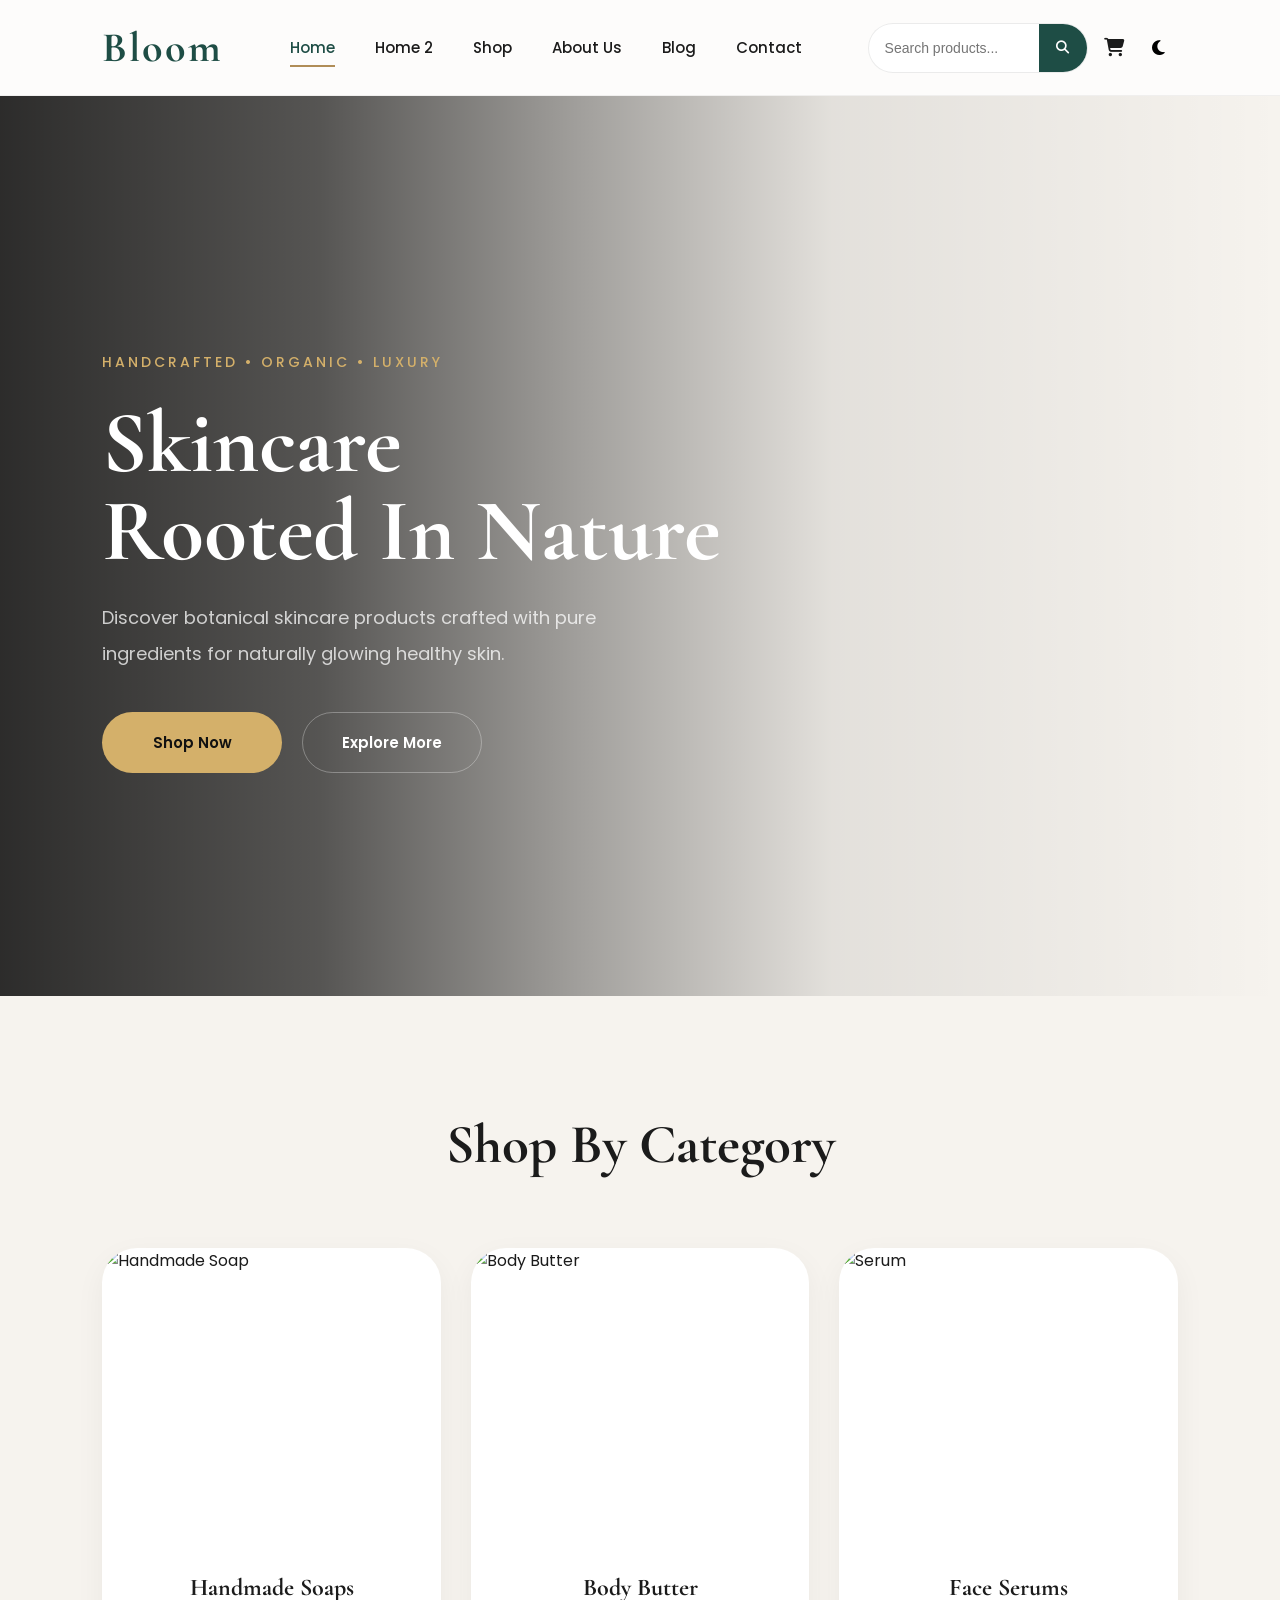
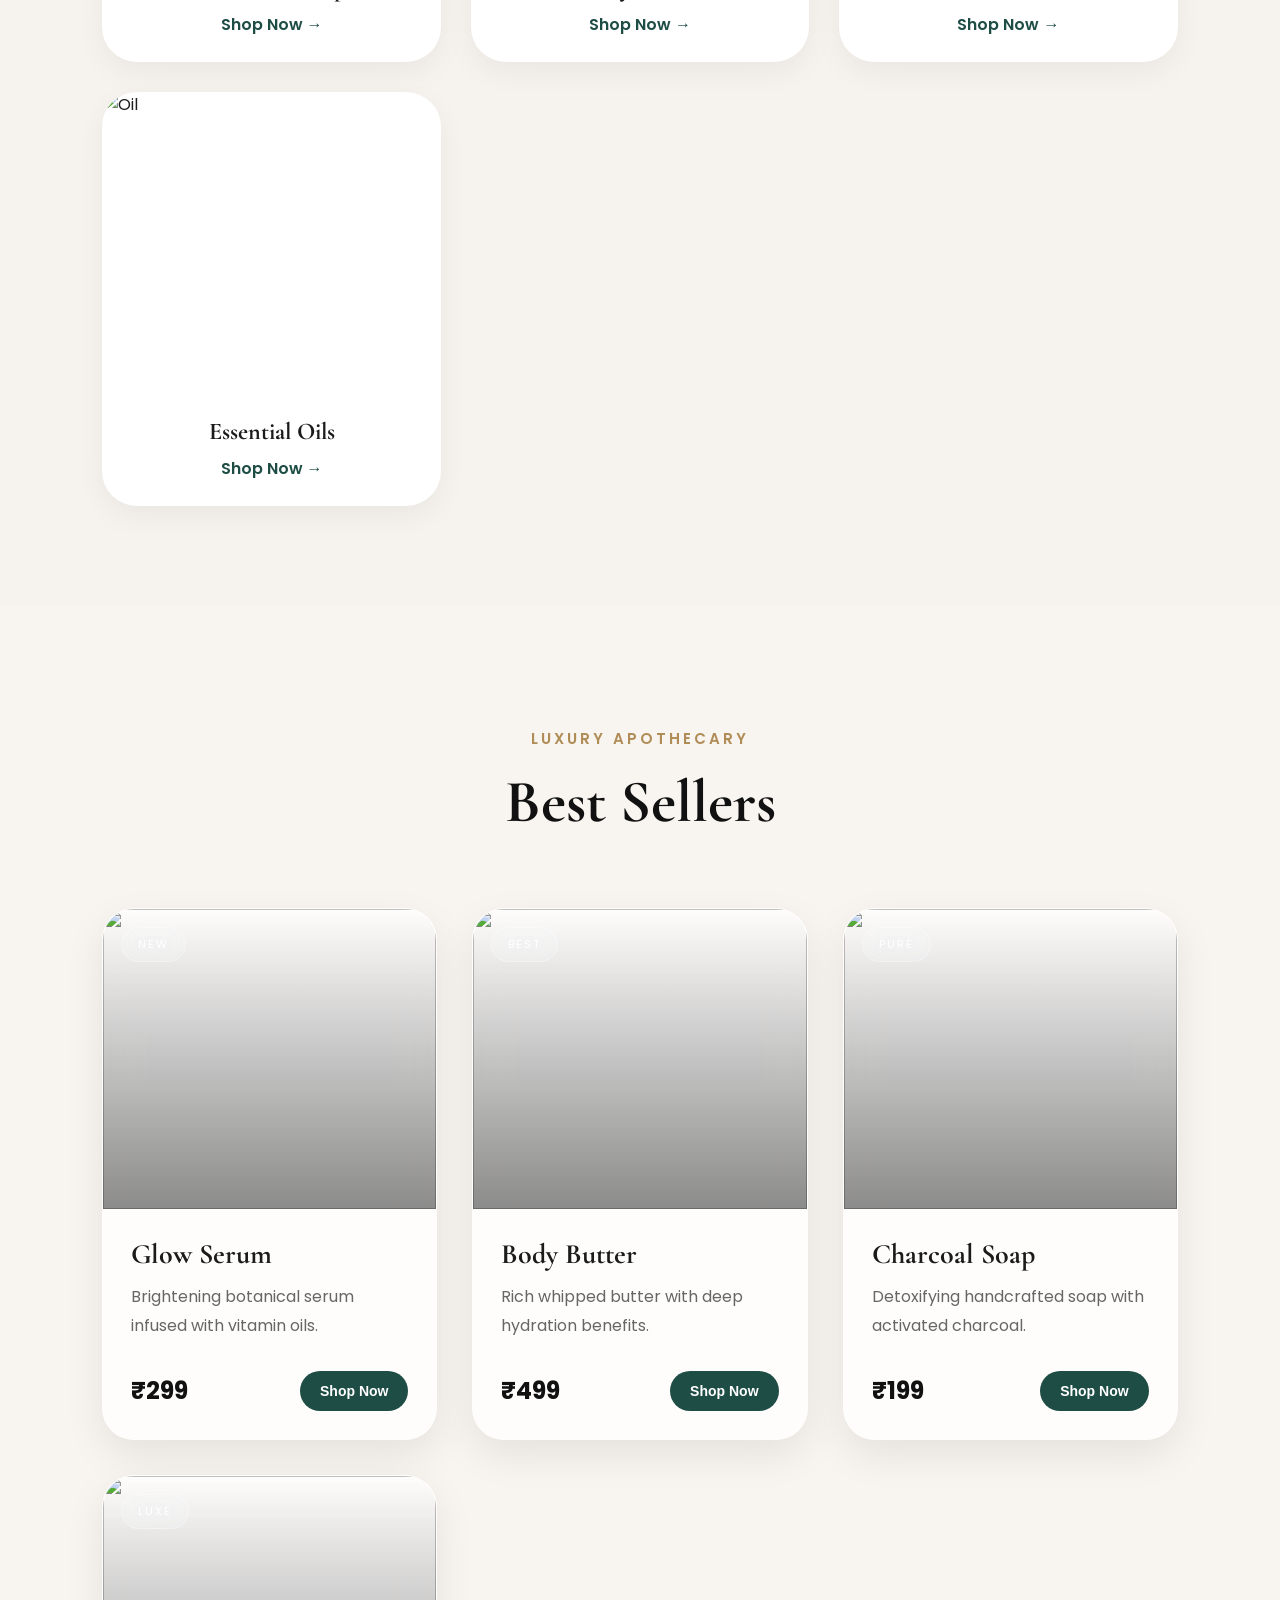
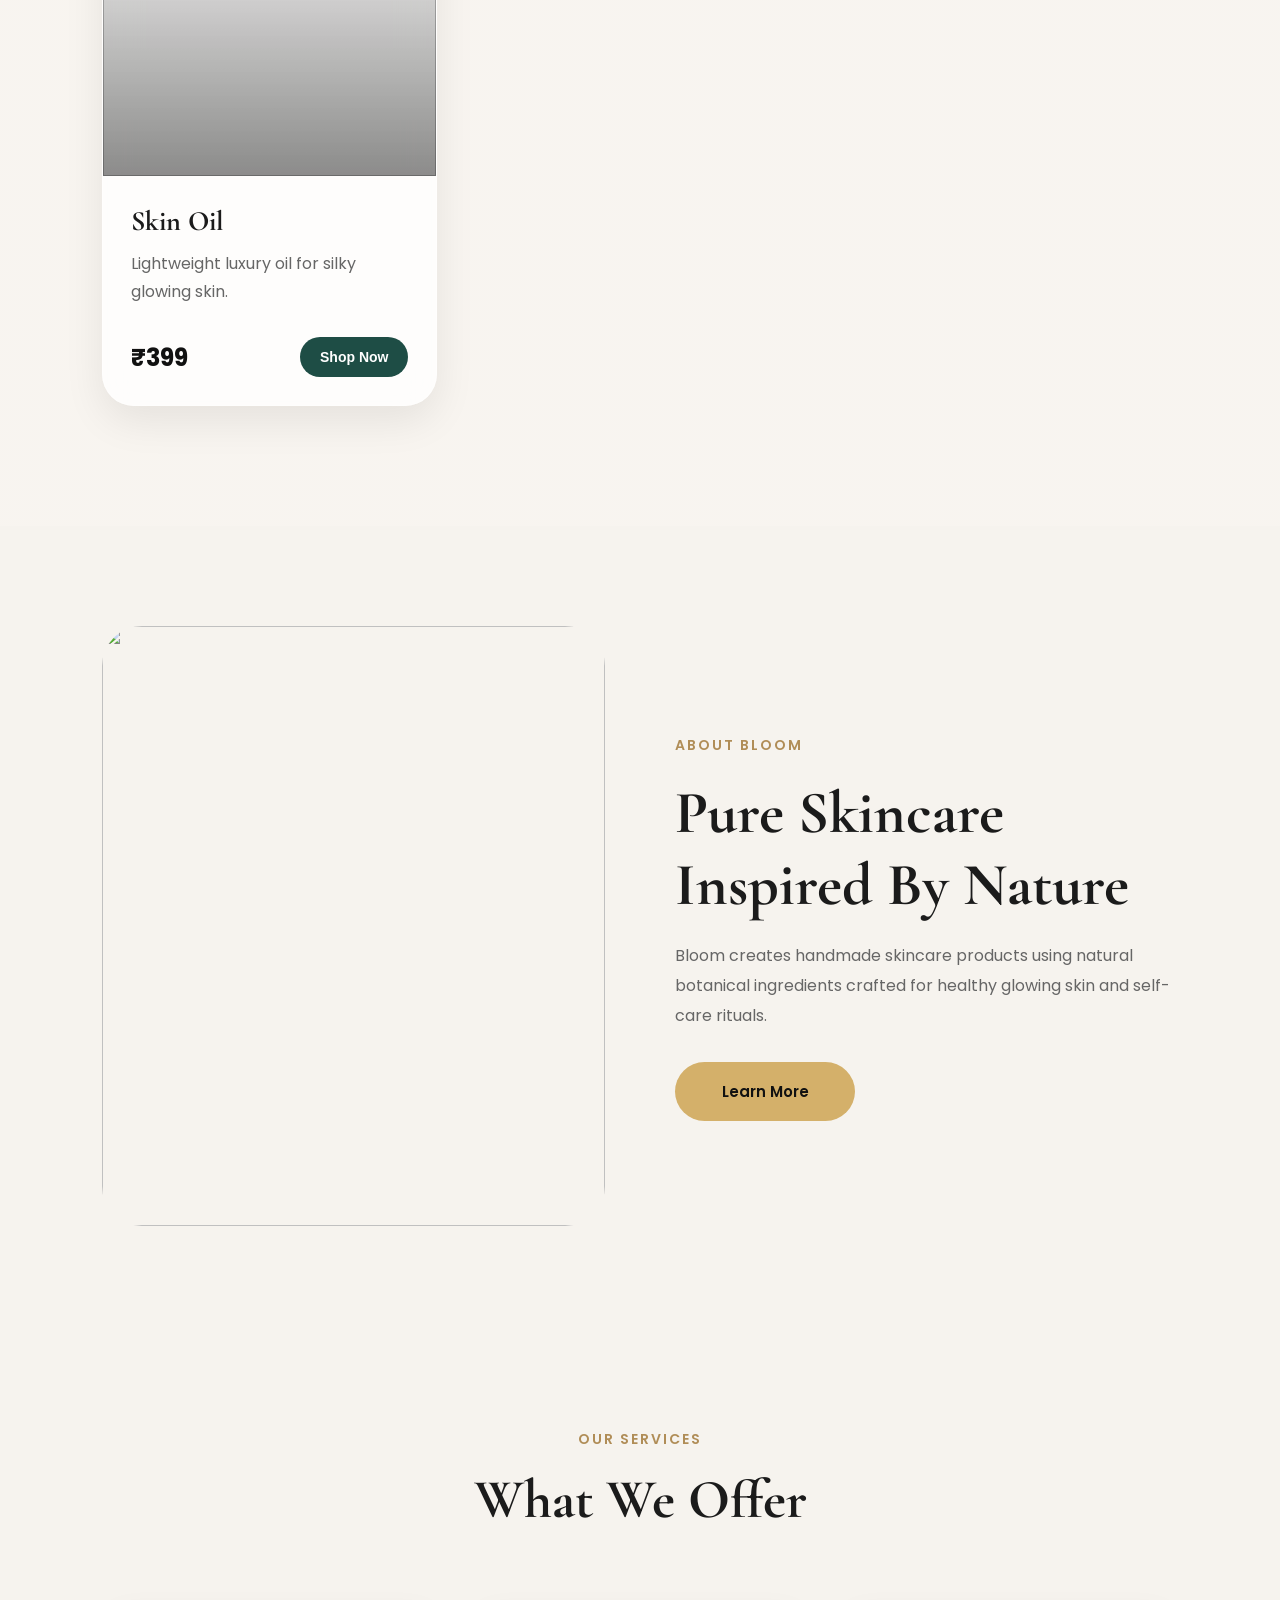
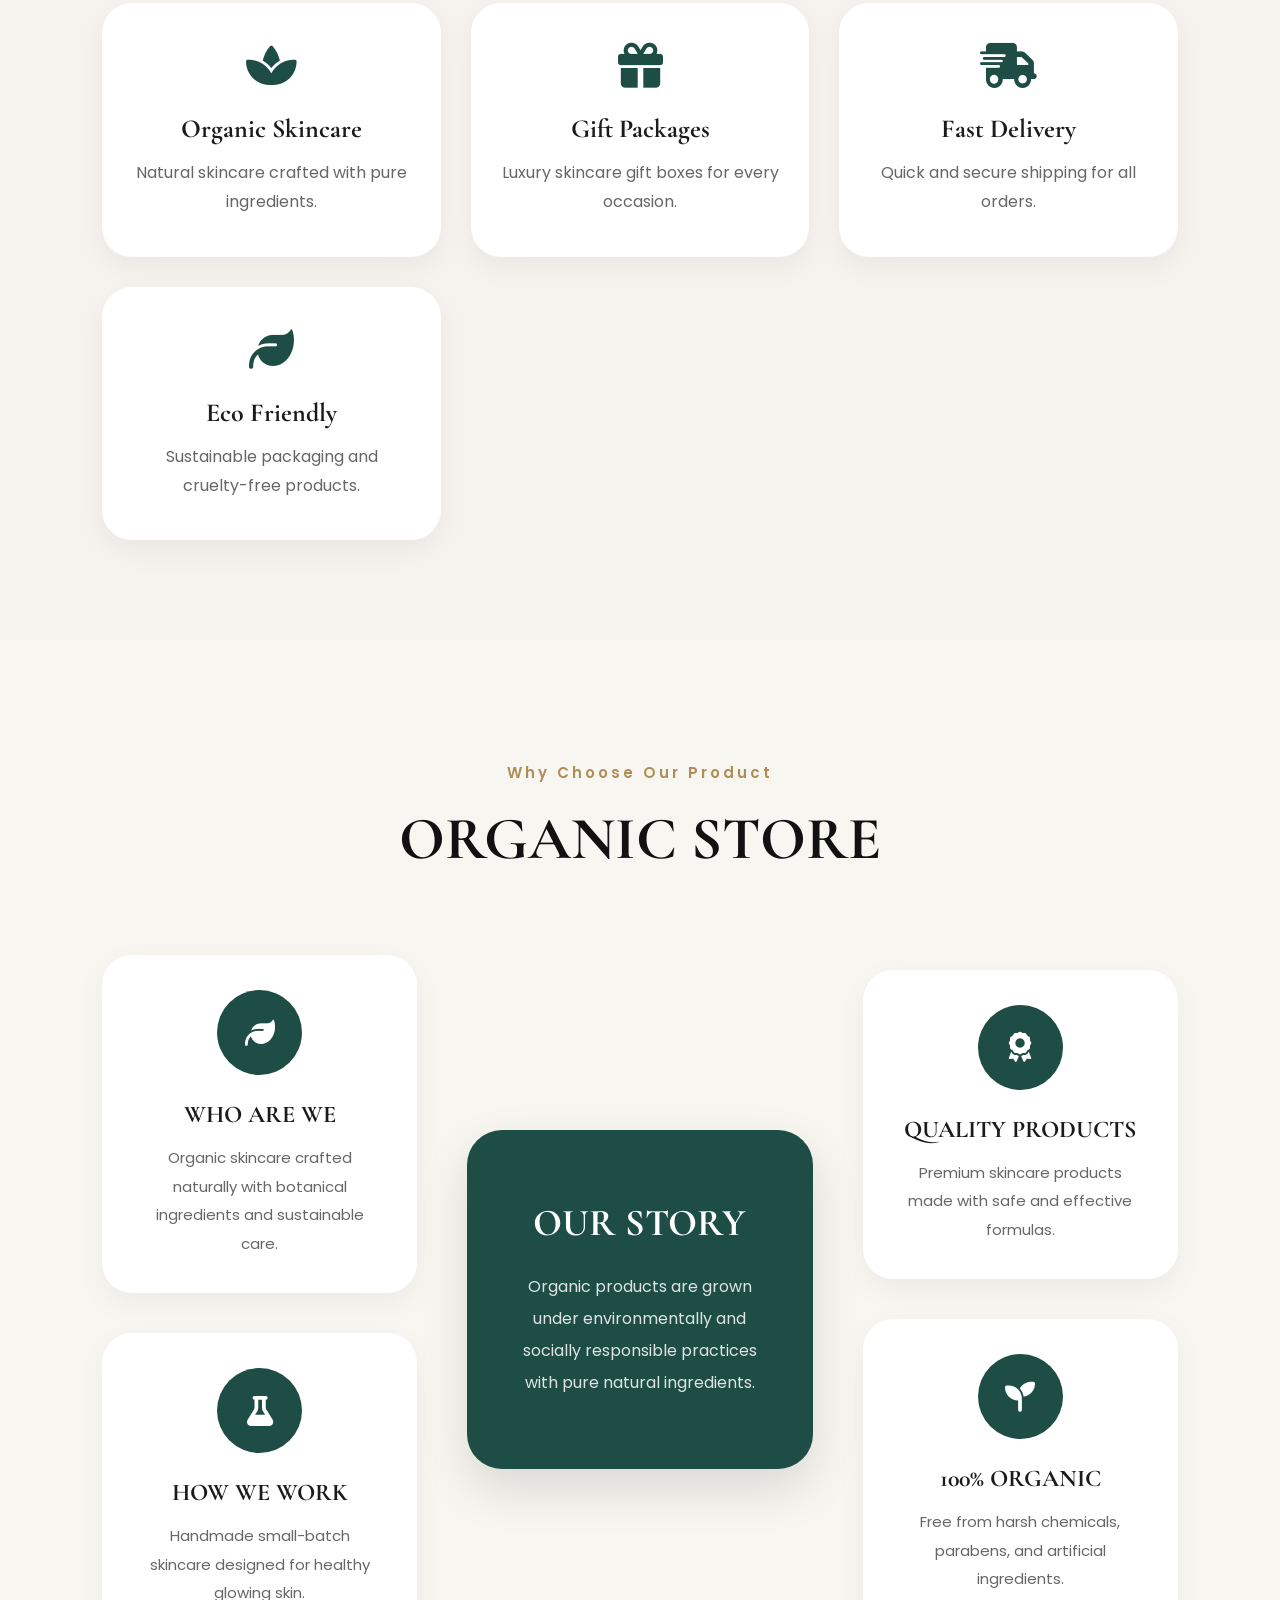
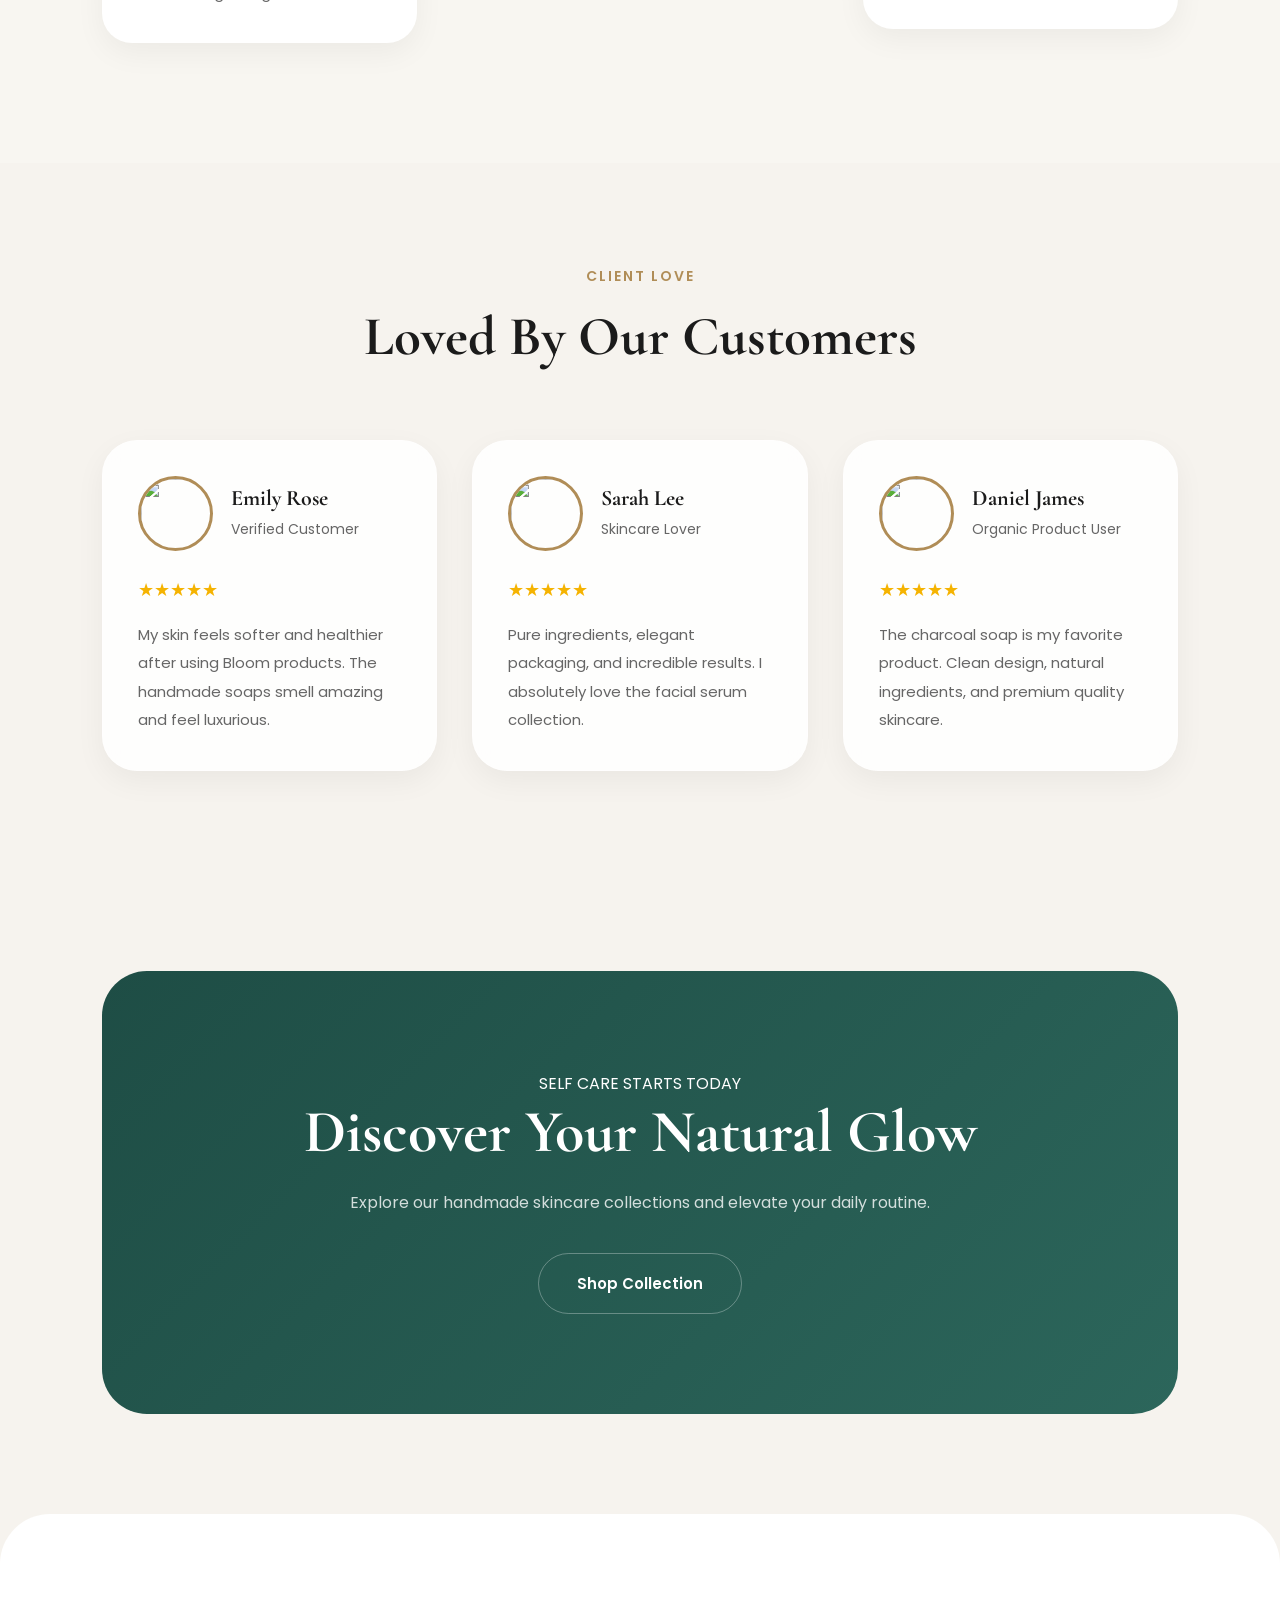
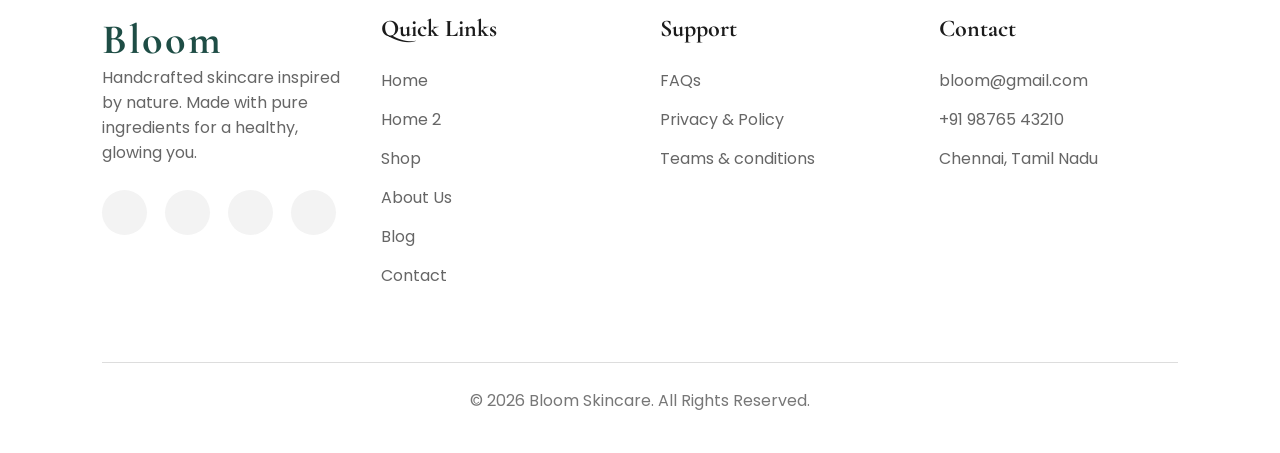
==== index.html @ c0bbaeec "Rename indexb.html to index.html" ====
<!DOCTYPE html>
<html lang="en">

<head>
    <meta charset="UTF-8">
    <meta name="viewport" content="width=device-width, initial-scale=1.0">
    <title>Bloom Skincare</title>

    <!-- CSS -->
    <link rel="stylesheet" href="style.css">

    <!-- ICONS -->
    <link rel="stylesheet" href="https://cdnjs.cloudflare.com/ajax/libs/font-awesome/6.5.2/css/all.min.css">
    <link href="https://cdn.jsdelivr.net/npm/remixicon@4.2.0/fonts/remixicon.css" rel="stylesheet" />
    <!-- GOOGLE FONT -->
    <link rel="preconnect" href="https://fonts.googleapis.com">
    <link rel="preconnect" href="https://fonts.gstatic.com" crossorigin>
    <link
        href="https://fonts.googleapis.com/css2?family=Poppins:wght@300;400;500;600;700&family=Playfair+Display:wght@500;600;700&display=swap"
        rel="stylesheet">
    <link rel="stylesheet" href="https://cdnjs.cloudflare.com/ajax/libs/font-awesome/6.5.1/css/all.min.css">
</head>

<body>


    <!-- NAVBAR -->

    <header>

        <div class="logo">
            Bloom
        </div>

        <nav id="navbar">
            <a href="indexb.html" class="active">Home</a>
            <a href="index2b.html">Home 2</a>
            <a href="shop.html">Shop</a>
            <a href="aboutusb.html">About Us</a>
            <a href="blogb.html">Blog</a>
            <a href="contactb.html">Contact</a>
        </nav>

        <div class="nav-icons">
            <!-- DESKTOP SEARCH -->

            <div class="search-box desktop-search">

                <input type="text" id="searchInput" placeholder="Search products...">

                <button id="searchBtn">
                    <i class="fa-solid fa-magnifying-glass"></i>
                </button>

            </div>

            <!-- MOBILE SEARCH ICON -->

            <button class="mobile-search-btn" id="mobileSearchBtn">

                <i class="fa-solid fa-magnifying-glass"></i>

            </button>
            <a href="cart.html"><i class="fa-solid fa-cart-shopping"></i></a>
            <!-- DARK MODE BUTTON -->

            <button id="darkModeBtn" class="dark-mode-btn">
                <i class="fa-solid fa-moon"></i>
            </button>

            <!-- HAMBURGER -->
            <div class="menu-toggle" id="menuToggle">
                <i class="fa-solid fa-bars"></i>
            </div>
        </div>




    </header>
    <!-- ===================================
MOBILE SEARCH POPUP
=================================== -->

    <div class="mobile-search-popup" id="mobileSearchPopup">

        <div class="mobile-search-content">

            <input type="text" id="mobileSearchInput" placeholder="Search products...">

            <button id="mobileSearchSubmit">

                <i class="fa-solid fa-magnifying-glass"></i>

            </button>

        </div>

    </div>
    <!-- HERO SECTION -->

    <section class="hero-section">

        <!-- LEFT CONTENT -->

        <div class="hero-content">

            <span>HANDCRAFTED • ORGANIC • LUXURY</span>

            <h1>
                Skincare <br>
                Rooted In Nature
            </h1>

            <p>
                Discover botanical skincare products crafted with
                pure ingredients for naturally glowing healthy skin.
            </p>

            <div class="hero-buttons">

                <a href="shop.html" class="hero-btn primary-btn">
                    Shop Now
                </a>

                <a href="aboutusb.html" class="hero-btn secondary-btn">
                    Explore More
                </a>

            </div>



        </div>




    </section>


    <!-- CATEGORIES -->

    <section class="categories">

        <div class="section-title">
            <h2>Shop By Category</h2>
        </div>

        <div class="category-grid">


            <div class="category-card">

                <img src="https://i.pinimg.com/736x/82/22/59/8222596d01f5bd27b533eabe72a880e1.jpg" alt="Handmade Soap">
                <div class="category-content">

                    <h3>Handmade Soaps</h3>

                    <a href="shop.html">Shop Now →</a>

                </div>

            </div>

            <!-- CARD 2 -->

            <div class="category-card">

                <img src="https://bettersheabutter.com/app/uploads/2023/10/PeppermintBB_Styled-14-600x600.jpg"
                    alt="Body Butter">

                <div class="category-content">

                    <h3>Body Butter</h3>

                    <a href="shop.html">Shop Now →</a>

                </div>

            </div>



            <!-- CARD 3 -->

            <div class="category-card">

                <img src="https://cba-production-v2.s3.amazonaws.com/products/labels/pennylanefacialserumoil.jpeg"
                    alt="Serum">

                <div class="category-content">

                    <h3>Face Serums</h3>

                    <a href="shop.html">Shop Now →</a>

                </div>

            </div>



            <!-- CARD 4 -->

            <div class="category-card">

                <img src="https://www.makkhahealthandspa.com/wp-content/uploads/2024/08/An-assortment-of-organic-essential-oils-for-massage.jpg"
                    alt="Oil">

                <div class="category-content">

                    <h3>Essential Oils</h3>

                    <a href="shop.html">Shop Now →</a>

                </div>

            </div>


        </div>

    </section>


    <!-- ULTRA PREMIUM PRODUCTS SECTION -->

    <section class="luxury-products">

        <div class="luxury-title">

            <span>Luxury Apothecary</span>

            <h2>Best Sellers</h2>

        </div>



        <div class="luxury-grid">


            <!-- CARD 1 -->

            <div class="luxury-card">

                <div class="luxury-image">

                    <img src="https://i.pinimg.com/736x/5c/e8/5d/5ce85d244551a34b161442dec550d9e7.jpg" alt="">

                    <div class="overlay"></div>

                    <span class="luxury-badge">NEW</span>

                </div>

                <div class="luxury-content">

                    <h3>Glow Serum</h3>

                    <p>
                        Brightening botanical serum infused with vitamin oils.
                    </p>

                    <div class="luxury-bottom">

                        <h4>₹299</h4>

                        <button onclick="window.location.href='shop.html'">

                            Shop Now

                        </button>

                    </div>

                </div>

            </div>



            <!-- CARD 2 -->

            <div class="luxury-card">

                <div class="luxury-image">

                    <img src="https://i.pinimg.com/736x/15/1d/4a/151d4aa6b5e73faaa7766b97046aa438.jpg" alt="">

                    <div class="overlay"></div>

                    <span class="luxury-badge">BEST</span>

                </div>

                <div class="luxury-content">

                    <h3>Body Butter</h3>

                    <p>
                        Rich whipped butter with deep hydration benefits.
                    </p>

                    <div class="luxury-bottom">

                        <h4>₹499</h4>

                        <button onclick="window.location.href='shop.html'">

                            Shop Now

                        </button>

                    </div>

                </div>

            </div>



            <!-- CARD 3 -->

            <div class="luxury-card">

                <div class="luxury-image">

                    <img src="https://i.pinimg.com/736x/83/60/d1/8360d11a90cd378394e339845aff6d7f.jpg" alt="">

                    <div class="overlay"></div>

                    <span class="luxury-badge">PURE</span>

                </div>

                <div class="luxury-content">

                    <h3>Charcoal Soap</h3>

                    <p>
                        Detoxifying handcrafted soap with activated charcoal.
                    </p>

                    <div class="luxury-bottom">

                        <h4>₹199</h4>

                        <button onclick="window.location.href='shop.html'">

                            Shop Now

                        </button>

                    </div>

                </div>

            </div>



            <!-- CARD 4 -->

            <div class="luxury-card">

                <div class="luxury-image">

                    <img src="https://i.pinimg.com/736x/da/4a/d8/da4ad8d7c7ee3d81eb4bf26e3f1403c7.jpg" alt="">

                    <div class="overlay"></div>

                    <span class="luxury-badge">LUXE</span>

                </div>

                <div class="luxury-content">

                    <h3>Skin Oil</h3>

                    <p>
                        Lightweight luxury oil for silky glowing skin.
                    </p>

                    <div class="luxury-bottom">

                        <h4>₹399</h4>

                        <button onclick="window.location.href='shop.html'">

                            Shop Now

                        </button>

                    </div>

                </div>

            </div>

        </div>

    </section>

    <!-- ABOUT / INTRO -->

    <section class="about-section">

        <div class="about-image">
            <img src="https://i.pinimg.com/1200x/56/99/fe/5699fe2584e0d8b4153f49b47d20b45c.jpg">
        </div>

        <div class="about-content">

            <span>ABOUT BLOOM</span>

            <h2>Pure Skincare Inspired By Nature</h2>

            <p>
                Bloom creates handmade skincare products using natural botanical
                ingredients crafted for healthy glowing skin and self-care rituals.
            </p>

            <a href="aboutusb.html" class="primary-btn">Learn More</a>

        </div>

    </section>



    <!-- SERVICES OVERVIEW -->

    <section class="services-section">

        <div class="section-title">

            <span>OUR SERVICES</span>

            <h2>What We Offer</h2>

        </div>

        <div class="services-grid">


            <div class="service-card">

                <i class="fa-solid fa-spa"></i>

                <h3>Organic Skincare</h3>

                <p>Natural skincare crafted with pure ingredients.</p>

            </div>



            <div class="service-card">

                <i class="fa-solid fa-gift"></i>

                <h3>Gift Packages</h3>

                <p>Luxury skincare gift boxes for every occasion.</p>

            </div>



            <div class="service-card">

                <i class="fa-solid fa-truck-fast"></i>

                <h3>Fast Delivery</h3>

                <p>Quick and secure shipping for all orders.</p>

            </div>



            <div class="service-card">

                <i class="fa-solid fa-leaf"></i>

                <h3>Eco Friendly</h3>

                <p>Sustainable packaging and cruelty-free products.</p>

            </div>

        </div>

    </section>



    <!-- WHY CHOOSE US - ORGANIC STYLE -->

    <section class="organic-section">

        <div class="organic-title">

            <span>Why Choose Our Product</span>

            <h2>ORGANIC STORE</h2>

        </div>


        <div class="organic-container">


            <!-- LEFT FEATURES -->

            <div class="organic-side">


                <div class="organic-box">

                    <div class="organic-icon">
                        <i class="fa-solid fa-leaf"></i>
                    </div>

                    <h3>WHO ARE WE</h3>

                    <p>
                        Organic skincare crafted naturally with botanical ingredients
                        and sustainable care.
                    </p>

                </div>



                <div class="organic-box">

                    <div class="organic-icon">
                        <i class="fa-solid fa-flask"></i>
                    </div>

                    <h3>HOW WE WORK</h3>

                    <p>
                        Handmade small-batch skincare designed for healthy glowing skin.
                    </p>

                </div>


            </div>



            <!-- CENTER -->

            <div class="organic-center">

                <div class="center-card">

                    <h3>OUR STORY</h3>

                    <p>
                        Organic products are grown under environmentally and socially
                        responsible practices with pure natural ingredients.
                    </p>

                </div>


            </div>



            <!-- RIGHT FEATURES -->

            <div class="organic-side">


                <div class="organic-box">

                    <div class="organic-icon">
                        <i class="fa-solid fa-award"></i>
                    </div>

                    <h3>QUALITY PRODUCTS</h3>

                    <p>
                        Premium skincare products made with safe and effective formulas.
                    </p>

                </div>



                <div class="organic-box">

                    <div class="organic-icon">
                        <i class="fa-solid fa-seedling"></i>
                    </div>

                    <h3>100% ORGANIC</h3>

                    <p>
                        Free from harsh chemicals, parabens, and artificial ingredients.
                    </p>

                </div>


            </div>


        </div>

    </section>



    <!-- TESTIMONIAL SECTION -->

    <section class="testimonial-section">

        <div class="section-title">

            <span>CLIENT LOVE</span>

            <h2>Loved By Our Customers</h2>

        </div>


        <div class="testimonial-grid">


            <!-- CARD 1 -->

            <div class="testimonial-card">


                <div class="testimonial-top">

                    <img src="https://randomuser.me/api/portraits/women/44.jpg">

                    <div class="testimonial-info">

                        <h3>Emily Rose</h3>

                        <span>Verified Customer</span>

                    </div>

                </div>

                <div class="stars">★★★★★</div>

                <p>
                    My skin feels softer and healthier after using Bloom products.
                    The handmade soaps smell amazing and feel luxurious.
                </p>

            </div>



            <!-- CARD 2 -->

            <div class="testimonial-card">



                <div class="testimonial-top">

                    <img src="https://randomuser.me/api/portraits/women/68.jpg">

                    <div class="testimonial-info">

                        <h3>Sarah Lee</h3>

                        <span>Skincare Lover</span>

                    </div>

                </div>

                <div class="stars">★★★★★</div>

                <p>
                    Pure ingredients, elegant packaging, and incredible results.
                    I absolutely love the facial serum collection.
                </p>

            </div>



            <!-- CARD 3 -->

            <div class="testimonial-card">



                <div class="testimonial-top">

                    <img src="https://randomuser.me/api/portraits/men/32.jpg">

                    <div class="testimonial-info">

                        <h3>Daniel James</h3>

                        <span>Organic Product User</span>

                    </div>

                </div>

                <div class="stars">★★★★★</div>

                <p>
                    The charcoal soap is my favorite product. Clean design,
                    natural ingredients, and premium quality skincare.
                </p>

            </div>


        </div>

    </section>
    <!-- CALL TO ACTION -->

    <section class="cta-section">

        <div class="cta-content">

            <span>SELF CARE STARTS TODAY</span>

            <h2>Discover Your Natural Glow</h2>

            <p>
                Explore our handmade skincare collections and elevate your daily routine.
            </p>

            <a href="shop.html" class="secondary-btn">Shop Collection</a>

        </div>

    </section>




    <!-- ===================================
     FOOTER
=================================== -->

    <footer>

        <div class="footer-grid">

            <!-- FOOTER ABOUT -->

            <div class="footer-box">

                <div class="logo">
                    Bloom
                </div>

                <p>
                    Handcrafted skincare inspired by nature.
                    Made with pure ingredients for a healthy,
                    glowing you.
                </p>

                <div class="footer-social">

                    <!-- INSTAGRAM -->

                    <a href="https://instagram.com">

                        <i class="ri-instagram-line"></i>

                    </a>

                    <!-- FACEBOOK -->

                    <a href="https://facebook.com">

                        <i class="ri-facebook-line"></i>

                    </a>

                    <!-- PINTEREST -->

                    <a href="https://pinterest.com">

                        <i class="ri-pinterest-line"></i>

                    </a>

                    <!-- TIKTOK -->

                    <a href="https://tiktok.com">

                        <i class="ri-tiktok-line"></i>

                    </a>

                </div>

            </div>

            <!-- SHOP -->

            <div class="footer-box">

                <h3>Quick Links</h3>

                <a href="indexb.html">Home</a>
                <a href="index2b.html">Home 2</a>
                <a href="shop.html">Shop</a>
                <a href="aboutusb.html">About Us</a>
                <a href="blogb.html">Blog</a>
                <a href="contactb.html">Contact</a>



            </div>

            <!-- COMPANY -->

            <div class="footer-box">

                <h3>Support</h3>

                <a href="faqb.html">FAQs</a>
                <a href="privacypolicy.html">Privacy & Policy</a>
                <a href="terms&con.html">Teams & conditions</a>

            </div>


            <!-- CONTACT -->

            <div class="footer-box">

                <h3>Contact</h3>

                <p>
                    <i class="ri-mail-line"></i>
                    bloom@gmail.com
                </p>

                <p>
                    <i class="ri-phone-line"></i>
                    +91 98765 43210
                </p>

                <p>
                    <i class="ri-map-pin-line"></i>
                    Chennai, Tamil Nadu
                </p>

            </div>

        </div>

        <!-- COPYRIGHT -->

        <div class="footer-bottom">

            <p>
                © 2026 Bloom Skincare.
                All Rights Reserved.
            </p>

        </div>

    </footer>

    <script src="script.js"></script>

</body>

</html>
---- style.css ----
/* ===================================
   BLOOM SKINCARE WEBSITE CSS
=================================== */


/* ===================================
   GOOGLE FONTS
=================================== */

@import url('https://fonts.googleapis.com/css2?family=Poppins:wght@300;400;500;600;700&family=Cormorant+Garamond:wght@400;500;600;700&display=swap');


/* ===================================
   ROOT VARIABLES
=================================== */

:root {

    --bg-color: #F6F3EE;
    --primary-color: #1E4D45;
    --secondary-color: #B08D57;

    --text-color: #1B1B1B;
    --light-text: #666;

    --white: #ffffff;

    --shadow:
        0 10px 30px rgba(0, 0, 0, .05);

    --transition: .4s;
}


/* ===================================
   GLOBAL RESET
=================================== */

* {
    margin: 0;
    padding: 0;
    box-sizing: border-box;

    text-decoration: none;
    list-style: none;
}

html {
    scroll-behavior: smooth;
}

body {

    background: var(--bg-color);
    color: var(--text-color);

    font-family: 'Poppins', sans-serif;

    overflow-x: hidden;
}

img {
    width: 100%;
    display: block;
}

section {
    padding: 100px 8%;
}


/* ===================================
   SCROLLBAR
=================================== */

::-webkit-scrollbar {
    width: 10px;
}

::-webkit-scrollbar-thumb {
    background: var(--primary-color);
    border-radius: 50px;
}


/* ===================================
   REUSABLE COMPONENTS
=================================== */


/* SECTION TITLE */

.section-title {

    text-align: center;
    margin-bottom: 70px;
}

.section-title span {

    color: var(--secondary-color);

    letter-spacing: 2px;

    font-size: 14px;

    font-weight: 600;
}

.section-title h2 {

    font-size: 55px;

    margin-top: 15px;

    font-family: 'Cormorant Garamond', serif;
}


/* BUTTONS */

.hero-buttons {

    display: flex;

    gap: 20px;

    margin-bottom: 50px;

    flex-wrap: wrap;
}

.hero-btn,
.primary-btn,
.secondary-btn {

    padding: 18px 38px;

    border-radius: 50px;

    display: inline-flex;

    justify-content: center;
    align-items: center;

    font-size: 15px;
    font-weight: 600;

    transition: var(--transition);

    cursor: pointer;

    min-width: 180px;

    text-align: center;
}

.primary-btn {

    background: #d4b06a;

    color: #111;

    border: none;
}

.primary-btn:hover {

    transform: translateY(-5px);

    background: #c79b47;

    box-shadow:
        0 10px 25px rgba(212, 176, 106, .35);
}

.secondary-btn {

    border: 1px solid rgba(255, 255, 255, .3);

    color: white;

    background: transparent;
}

.secondary-btn:hover {

    background: rgba(255, 255, 255, .08);

    transform: translateY(-5px);

    box-shadow:
        0 10px 25px rgba(255, 255, 255, .08);
}


/* ===================================
   TOP BAR
=================================== */

.top-bar {

    background: var(--primary-color);

    color: white;

    padding: 14px 8%;

    display: flex;

    justify-content: center;
    align-items: center;

    gap: 50px;

    flex-wrap: wrap;

    font-size: 14px;

    letter-spacing: 1px;
}


/* ===================================
   HEADER / NAVBAR
=================================== */

header {

    width: 100%;

    display: flex;

    justify-content: space-between;
    align-items: center;

    padding: 22px 8%;

    background: rgba(255, 255, 255, .75);

    backdrop-filter: blur(14px);

    position: sticky;

    top: 0;

    z-index: 1000;

    border-bottom: 1px solid rgba(0, 0, 0, .05);
}


/* LOGO */

.logo {

    font-size: 42px;

    font-weight: 700;

    font-family: 'Cormorant Garamond', serif;

    color: var(--primary-color);

    letter-spacing: 2px;
}


/* NAVIGATION */

nav {

    display: flex;

    gap: 40px;
}

nav a {

    color: var(--text-color);

    font-size: 15px;

    font-weight: 500;

    position: relative;

    transition: var(--transition);
}

nav a::after {

    content: '';

    position: absolute;

    left: 0;
    bottom: -8px;

    width: 0%;
    height: 2px;

    background: var(--secondary-color);

    transition: var(--transition);
}

nav a:hover::after,
nav a.active::after {

    width: 100%;
}

nav a:hover {

    color: var(--primary-color);
}


/* NAV ICONS */

.nav-icons {

    display: flex;

    align-items: center;

    gap: 16px;
}

.nav-icons a {

    background: transparent;

    width: auto;
    height: auto;

    border-radius: 0;

    display: flex;

    justify-content: center;
    align-items: center;

    color: var(--text-color);

    font-size: 18px;

    box-shadow: none;

    transition: var(--transition);
}

.nav-icons a:hover {

    color: var(--primary-color);

    transform: translateY(-3px) scale(1.08);
}

/* ===================================
   HERO SECTION
=================================== */

.hero-section {

    min-height: 100vh;

    width: 100%;

    padding: 180px 8% 100px;

    display: flex;

    align-items: center;

    position: relative;

    overflow: hidden;

    background:
        linear-gradient(to right,
            rgba(0, 0, 0, .82) 0%,
            rgba(0, 0, 0, .65) 25%,
            rgba(0, 0, 0, .35) 45%,
            rgba(0, 0, 0, .08) 65%,
            rgba(0, 0, 0, 0) 100%),

        url("https://i.pinimg.com/1200x/5b/12/a5/5b12a5a5fbfedc7a04db69b8389a52e1.jpg");

    background-size: cover;

    background-position: center;

    background-repeat: no-repeat;
}

/* HERO CONTENT */

.hero-content {

    color: white;

    z-index: 2;
}

.hero-content span {

    color: #d4b06a;

    letter-spacing: 3px;

    font-size: 14px;

    font-weight: 500;
}

.hero-content h1 {

    font-size: 88px;

    line-height: 1;

    margin: 25px 0;

    font-family: 'Cormorant Garamond', serif;
}

.hero-content p {

    color: rgba(255, 255, 255, .75);

    line-height: 2;

    font-size: 18px;

    max-width: 520px;

    margin-bottom: 40px;
}


/* HERO FEATURES */

.hero-features {

    margin-top: 60px;

    display: grid;

    grid-template-columns: repeat(4, 1fr);

    gap: 20px;
}

.feature {

    background: rgba(255, 255, 255, .08);

    padding: 25px;

    border-radius: 25px;

    text-align: center;

    backdrop-filter: blur(10px);

    border: 1px solid rgba(255, 255, 255, .08);

    transition: var(--transition);
}

.feature:hover {

    transform: translateY(-10px);
}

.feature i {

    font-size: 28px;

    color: #d4b06a;

    margin-bottom: 15px;
}

.feature p {

    font-size: 14px;

    line-height: 1.6;

    color: rgba(255, 255, 255, .8);
}


/* HERO IMAGE */

.hero-image {

    position: relative;

    display: flex;

    justify-content: center;
    align-items: center;
}

.hero-image img {

    width: 100%;

    max-width: 720px;

    height: 700px;

    object-fit: cover;

    border-radius: 40px;

    box-shadow:
        0 30px 80px rgba(0, 0, 0, .35);
}


/* ===================================
   ABOUT SECTION
=================================== */

.about-section {

    display: grid;

    grid-template-columns: repeat(auto-fit, minmax(320px, 1fr));

    align-items: center;

    gap: 70px;
}

.about-image img {

    border-radius: 40px;

    height: 600px;

    object-fit: cover;
}

.about-content span {

    color: var(--secondary-color);

    letter-spacing: 2px;

    font-size: 14px;

    font-weight: 600;
}

.about-content h2 {

    font-size: 60px;

    margin: 20px 0;

    font-family: 'Cormorant Garamond', serif;
}

.about-content p {

    color: var(--light-text);

    line-height: 1.9;

    margin-bottom: 30px;
}


/* ===================================
   SERVICES
=================================== */

.services-grid {

    display: grid;

    grid-template-columns: repeat(auto-fit, minmax(250px, 1fr));

    gap: 30px;
}

.service-card {

    background: white;

    padding: 40px 30px;

    border-radius: 30px;

    text-align: center;

    box-shadow: var(--shadow);

    transition: .4s;
}

.service-card:hover {

    transform: translateY(-10px);
}

.service-card i {

    font-size: 45px;

    color: var(--primary-color);

    margin-bottom: 25px;
}

.service-card h3 {

    margin-bottom: 15px;

    font-size: 26px;

    font-family: 'Cormorant Garamond', serif;
}

.service-card p {

    color: var(--light-text);

    line-height: 1.8;
}


/* ===================================
   CATEGORY SECTION
=================================== */

.category-grid {

    display: grid;

    grid-template-columns: repeat(auto-fit, minmax(250px, 1fr));

    gap: 30px;
}

.category-card {

    background: white;

    border-radius: 35px;

    overflow: hidden;

    box-shadow: var(--shadow);

    transition: .5s;
}

.category-card:hover {

    transform: translateY(-10px);
}

.category-card img {

    height: 300px;

    object-fit: cover;
}

.category-content {

    padding: 25px;

    text-align: center;
}

.category-content h3 {

    font-size: 24px;

    font-family: 'Cormorant Garamond', serif;

    margin-bottom: 10px;
}

.category-content a {

    color: var(--primary-color);

    font-weight: 600;
}


/* ===================================
   PRODUCT SECTION
=================================== */

.product-grid {

    display: grid;

    grid-template-columns: repeat(auto-fit, minmax(250px, 1fr));

    gap: 30px;
}

.product-card {

    background: white;

    border-radius: 35px;

    overflow: hidden;

    box-shadow: var(--shadow);

    transition: .4s;
}

.product-card:hover {

    transform: translateY(-10px);
}

.product-card img {

    height: 320px;

    object-fit: cover;
}

.product-info {

    padding: 25px;
}

.product-info h3 {

    font-size: 28px;

    margin-bottom: 10px;

    font-family: 'Cormorant Garamond', serif;
}

.product-info p {

    color: var(--primary-color);

    font-size: 18px;

    margin-bottom: 20px;

    font-weight: 600;
}

.product-info button {

    width: 100%;

    padding: 14px;

    border: none;

    border-radius: 50px;

    background: var(--primary-color);

    color: white;

    font-size: 15px;

    font-weight: 600;

    cursor: pointer;

    transition: var(--transition);
}

.product-info button:hover {

    background: var(--secondary-color);
}


/* ===================================
   BEST SELLERS SECTION
=================================== */

.luxury-products {

    padding: 120px 8%;

    background:
        linear-gradient(rgba(248, 245, 240, 0.95),
            rgba(248, 245, 240, 0.95)),
        url("https://images.unsplash.com/photo-1506744038136-46273834b3fb?q=80&w=1600&auto=format&fit=crop");

    background-size: cover;
    background-position: center;
}


/* TITLE */

.luxury-title {

    text-align: center;

    margin-bottom: 70px;
}

.luxury-title span {

    font-size: 15px;

    letter-spacing: 3px;

    text-transform: uppercase;

    color: var(--secondary-color);

    font-weight: 600;
}

.luxury-title h2 {

    font-size: 60px;

    margin-top: 15px;

    font-family: 'Cormorant Garamond', serif;

    color: #111;
}


/* GRID */

.luxury-grid {

    display: grid;

    grid-template-columns: repeat(auto-fit, minmax(280px, 1fr));

    gap: 35px;
}


/* CARD */

.luxury-card {

    background: rgba(255, 255, 255, 0.78);

    backdrop-filter: blur(18px);

    border-radius: 32px;

    overflow: hidden;

    transition: .4s;

    border: 1px solid rgba(255, 255, 255, .4);

    box-shadow:
        0 15px 40px rgba(0, 0, 0, .08);

    display: flex;

    flex-direction: column;

    height: 100%;
}

.luxury-card:hover {

    transform: translateY(-12px);

    box-shadow:
        0 25px 60px rgba(0, 0, 0, .12);
}


/* IMAGE */

.luxury-image {

    position: relative;

    overflow: hidden;
}

.luxury-image img {

    width: 100%;

    height: 300px;

    object-fit: cover;

    transition: .6s;
}

.luxury-card:hover img {

    transform: scale(1.08);
}


/* OVERLAY */

.overlay {

    position: absolute;

    inset: 0;

    background:
        linear-gradient(to top,
            rgba(0, 0, 0, .45),
            transparent);
}


/* BADGE */

.luxury-badge {

    position: absolute;

    top: 18px;
    left: 18px;

    background: rgba(255, 255, 255, .18);

    color: white;

    padding: 8px 16px;

    border-radius: 50px;

    font-size: 11px;

    letter-spacing: 2px;

    backdrop-filter: blur(10px);

    border: 1px solid rgba(255, 255, 255, .25);
}


/* CONTENT */

.luxury-content {

    padding: 28px;

    display: flex;

    flex-direction: column;

    flex: 1;
}

.luxury-content h3 {

    font-size: 28px;

    margin-bottom: 12px;

    font-family: 'Cormorant Garamond', serif;
}

.luxury-content p {

    color: #666;

    line-height: 1.8;

    margin-bottom: 30px;

    flex: 1;
}


/* BOTTOM */

.luxury-bottom {

    display: flex;

    justify-content: space-between;

    align-items: center;
}

.luxury-bottom h4 {

    font-size: 24px;

    color: #111;
}

.luxury-bottom button {

    border: none;

    padding: 12px 20px;

    border-radius: 50px;

    background: var(--primary-color);

    color: white;

    font-size: 14px;

    font-weight: 600;

    cursor: pointer;

    transition: .4s;
}

.luxury-bottom button:hover {

    background: var(--secondary-color);

    transform: scale(1.05);
}

/* ===================================
   ORGANIC STORE SECTION
=================================== */

.organic-section {

    padding: 120px 8%;

    background: #f8f6f1;
}


/* TITLE */

.organic-title {

    text-align: center;

    margin-bottom: 80px;
}

.organic-title span {

    color: var(--secondary-color);

    letter-spacing: 3px;

    font-size: 15px;

    font-weight: 600;
}

.organic-title h2 {

    font-size: 60px;

    margin-top: 18px;

    font-family: 'Cormorant Garamond', serif;

    color: #111;
}


/* MAIN CONTAINER */

.organic-container {

    display: grid;

    grid-template-columns: 1fr 1.1fr 1fr;

    gap: 50px;

    align-items: center;
}


/* SIDE */

.organic-side {

    display: flex;

    flex-direction: column;

    gap: 40px;
}


/* BOX */

.organic-box {

    background: white;

    padding: 35px;

    border-radius: 30px;

    text-align: center;

    box-shadow: var(--shadow);

    transition: .4s;
}

.organic-box:hover {

    transform: translateY(-10px);
}


/* ICON */

.organic-icon {

    width: 85px;
    height: 85px;

    background: var(--primary-color);

    border-radius: 50%;

    margin: auto auto 25px;

    display: flex;

    justify-content: center;
    align-items: center;
}

.organic-icon i {

    color: white;

    font-size: 30px;
}


/* TEXT */

.organic-box h3 {

    font-size: 24px;

    margin-bottom: 15px;

    font-family: 'Cormorant Garamond', serif;
}

.organic-box p {

    color: #666;

    line-height: 1.9;

    font-size: 15px;
}


/* CENTER */

.organic-center {

    position: relative;

    text-align: center;
}


/* CARD */

.center-card {

    background: var(--primary-color);

    color: white;

    padding: 70px 45px;

    border-radius: 35px;

    box-shadow:
        0 20px 50px rgba(0, 0, 0, .12);
}

.center-card h3 {

    font-size: 38px;

    margin-bottom: 25px;

    font-family: 'Cormorant Garamond', serif;
}

.center-card p {

    line-height: 2;

    color: rgba(255, 255, 255, .85);
}


/* RESPONSIVE */

@media(max-width:991px) {

    .organic-container {

        grid-template-columns: 1fr;
    }

    .organic-title h2 {

        font-size: 48px;
    }
}


@media(max-width:600px) {

    .organic-title h2 {

        font-size: 38px;
    }

    .center-card {

        padding: 50px 30px;
    }
}



/* ===================================
   TESTIMONIAL SECTION
=================================== */

.testimonial-grid {

    display: grid;

    grid-template-columns: repeat(auto-fit, minmax(320px, 1fr));

    gap: 35px;
}

.testimonial-card {

    position: relative;

    background: rgba(255, 255, 255, .85);

    backdrop-filter: blur(12px);

    padding: 35px;

    border-radius: 35px;

    overflow: hidden;

    transition: .5s;

    border: 1px solid rgba(255, 255, 255, .4);

    box-shadow:
        0 10px 30px rgba(0, 0, 0, .05);
}

.testimonial-card:hover {

    transform: translateY(-12px);
}

.testimonial-top {

    display: flex;

    align-items: center;

    gap: 18px;

    margin-bottom: 25px;
}

.testimonial-top img {

    width: 75px;
    height: 75px;

    border-radius: 50%;

    object-fit: cover;

    border: 3px solid var(--secondary-color);
}

.testimonial-info h3 {

    font-size: 22px;

    margin-bottom: 5px;

    font-family: 'Cormorant Garamond', serif;
}

.testimonial-info span {

    font-size: 14px;

    color: var(--light-text);
}

.stars {

    margin: 18px 0;

    color: #F5B301;

    font-size: 18px;
}

.testimonial-card p {

    line-height: 1.9;

    color: var(--light-text);

    font-size: 15px;
}


/* ===================================
   NEWSLETTER
=================================== */

.newsletter {

    background: white;

    margin: 100px 8%;

    border-radius: 40px;

    text-align: center;

    padding: 80px 30px;

    box-shadow: var(--shadow);
}

.newsletter h2 {

    font-size: 60px;

    font-family: 'Cormorant Garamond', serif;
}

.newsletter p {

    margin: 20px 0;

    color: var(--light-text);
}

.newsletter-box {

    margin-top: 30px;

    display: flex;

    justify-content: center;

    gap: 15px;

    flex-wrap: wrap;
}

.newsletter-box input {

    width: 400px;

    padding: 18px;

    border-radius: 50px;

    border: 1px solid #ddd;

    outline: none;
}

.newsletter-box button {

    padding: 18px 30px;

    border-radius: 50px;

    border: none;

    background: var(--primary-color);

    color: white;

    font-weight: 600;

    cursor: pointer;

    transition: var(--transition);
}

.newsletter-box button:hover {

    background: var(--secondary-color);
}


/* ===================================
   CTA SECTION
=================================== */

.cta-content {

    background:
        linear-gradient(135deg,
            #1E4D45,
            #2C665B);

    color: white;

    text-align: center;

    padding: 100px 30px;

    border-radius: 45px;
}

.cta-content h2 {

    color: white;

    font-size: 60px;

    font-family: 'Cormorant Garamond', serif;
}

.cta-content p {

    color: rgba(255, 255, 255, .8);

    max-width: 700px;

    margin: 20px auto 35px;

    line-height: 1.9;
}


/* ===================================
   FOOTER
=================================== */

footer {

    background: white;

    padding: 100px 8% 40px;

    border-top-left-radius: 50px;

    border-top-right-radius: 50px;
}



.footer-grid {

    display: grid;

    grid-template-columns: repeat(auto-fit, minmax(220px, 1fr));

    gap: 40px;
}

.footer-logo {

    font-size: 42px;

    font-family: 'Cormorant Garamond', serif;

    color: var(--primary-color);

    margin-bottom: 20px;
}

.footer-box h3 {

    margin-bottom: 25px;

    font-size: 24px;

    font-family: 'Cormorant Garamond', serif;
}

.footer-box a,
.footer-box p {

    display: block;


    margin-bottom: 14px;

    color: var(--light-text);

    transition: var(--transition);
}

.footer-box a:hover {

    color: var(--primary-color);

    transform: translateX(5px);
}

.footer-bottom {

    margin-top: 60px;

    border-top: 1px solid #ddd;

    padding-top: 25px;

    text-align: center;

    color: #777;
}


/* ===================================
   RESPONSIVE
=================================== */

@media(max-width:991px) {

    header {

        flex-direction: column;

        gap: 25px;
    }

    nav {

        flex-wrap: wrap;

        justify-content: center;
    }

    .hero-section {

        grid-template-columns: 1fr;

        text-align: center;
    }

    .hero-content p {

        margin: auto auto 40px;
    }

    .hero-buttons,
    .hero-features {

        justify-content: center;
    }

    .hero-content h1 {

        font-size: 65px;
    }

    .hero-features {

        grid-template-columns: repeat(2, 1fr);
    }
}


@media(max-width:768px) {

    .testimonial-top {

        flex-direction: column;

        text-align: center;
    }
}


@media(max-width:600px) {

    section {

        padding: 70px 5%;
    }

    .hero-content h1 {

        font-size: 48px;
    }

    .section-title h2,
    .newsletter h2,
    .cta-content h2 {

        font-size: 40px;
    }

    .hero-buttons {

        flex-direction: column;
    }

    .hero-btn {

        width: 100%;
    }

    .hero-features {

        grid-template-columns: 1fr;
    }

    .newsletter-box input {

        width: 100%;
    }

    .hero-image img {

        height: 450px;
    }

    .top-bar {

        text-align: center;
    }

    .about-content h2 {

        font-size: 42px;
    }
}

/* ===================================
   MOBILE NAVBAR
=================================== */

.menu-toggle {
    display: none;
}

@media(max-width:768px) {

    header {

        width: 100%;

        display: flex;


        align-items: center;

        padding: 18px 5%;

        position: fixed;

        top: 0;
        left: 0;

        z-index: 1000;

        background: rgba(0, 0, 0, .35);

        backdrop-filter: blur(14px);

        border-bottom: 1px solid rgba(255, 255, 255, .08);
    }

    .logo {

        font-size: 34px;

        flex: 1;

        color: white;
    }

    nav {

        position: absolute;

        top: 100%;
        left: 50%;

        transform: translateX(-50%);

        width: 92%;

        background: rgba(0, 0, 0, .82);

        backdrop-filter: blur(14px);

        border-radius: 20px;

        padding: 25px;

        display: none;

        flex-direction: column;

        gap: 20px;

        z-index: 999;

        text-align: center;

        border: 1px solid rgba(255, 255, 255, .08);
    }

    nav.active {

        display: flex;
    }

    nav a {

        color: white;
    }

    .nav-icons {

        display: flex;

        align-items: center;

        gap: 15px;
    }

    .nav-icons a {

        color: white;

        font-size: 18px;
    }

    .menu-toggle {

        display: flex;

        font-size: 18px;

        color: white;

        cursor: pointer;
    }

    .hero-section {

        padding-top: 140px;
    }
}

@media(max-width:768px) {

    header {

        width: 100%;

        display: flex;

        align-items: center;


        padding: 18px 5%;

        position: fixed;

        top: 0;
        left: 0;

        z-index: 1000;


        background: rgba(255, 255, 255, .75);


        backdrop-filter: blur(14px);

        border-bottom: 1px solid rgba(255, 255, 255, .08);

        flex-direction: row;
    }

    .logo {

        font-size: 34px;


        color: var(--primary-color);

        flex: 1;
    }

    .nav-icons {

        display: flex;

        align-items: center;

        gap: 15px;
    }

    .nav-icons a,
    .menu-toggle {

        color: var(--text-color);

        font-size: 16px;
    }

}

/* ===================================
   ABOUT PAGE
=================================== */
/* ===================================
   ABOUT PAGE HERO
=================================== */

.about-page {

    min-height: 100vh;

    width: 100%;

    padding: 180px 8% 100px;

    display: flex;

    align-items: center;

    position: relative;

    overflow: hidden;

    background:
        linear-gradient(to right,
            rgba(0, 0, 0, .78) 0%,
            rgba(0, 0, 0, .60) 28%,
            rgba(0, 0, 0, .28) 50%,
            rgba(0, 0, 0, .05) 72%,
            rgba(0, 0, 0, 0) 100%),

        url("https://i.pinimg.com/1200x/0a/1e/3c/0a1e3c704d0b4c1649a24f7935f168df.jpg");
    background-size: cover;

    background-position: center;

    background-repeat: no-repeat;
}


/* CONTAINER */

.about-page-container {

    width: 100%;

    display: flex;

    align-items: center;
}


/* LEFT CONTENT */

.about-page-content {

    max-width: 620px;

    color: white;

    z-index: 2;
}

.about-page-content span {

    color: #d4b06a;

    letter-spacing: 3px;

    font-size: 14px;

    font-weight: 600;
}

.about-page-content h1 {

    font-size: 82px;

    line-height: 1.05;

    margin: 28px 0;

    font-family: 'Cormorant Garamond', serif;
}

.about-page-content .line {

    width: 100px;
    height: 2px;

    background: #d4b06a;

    margin-bottom: 35px;
}

.about-page-content p {

    color: rgba(255, 255, 255, .82);

    line-height: 2;

    font-size: 18px;

    margin-bottom: 45px;

    max-width: 520px;
}


/* REMOVE OLD IMAGE BOX */

.about-page-image {

    display: none;
}


/* ===================================
   MOBILE
=================================== */

@media(max-width:991px) {

    .about-page-content h1 {

        font-size: 64px;
    }
}

@media(max-width:768px) {

    .about-page {

        padding: 150px 5% 90px;

        text-align: left;

        background-position: center;
    }

    .about-page-content h1 {

        font-size: 48px;
    }

    .about-page-content p {

        font-size: 16px;
    }
}

@media(max-width:480px) {

    .about-page-content h1 {

        font-size: 42px;

        line-height: 1.15;
    }

    .about-page-content p {

        line-height: 1.9;
    }
}

/* ===================================
   FEATURES
=================================== */

.about-features {
    background: #f8f6f2;
    display: grid;
    grid-template-columns: repeat(4, 1fr);
    gap: 30px;
    text-align: center;
}

.feature-box {
    padding: 20px;
}

.feature-box i {
    font-size: 42px;
    color: var(--primary-color);
    margin-bottom: 20px;
}

.feature-box h3 {
    font-size: 18px;
    letter-spacing: 2px;
    margin-bottom: 15px;
}

.feature-box p {
    color: var(--light-text);
    line-height: 1.8;
}


/* ===================================
   PROCESS
=================================== */

.process-grid {
    display: grid;
    grid-template-columns: repeat(4, 1fr);
    gap: 35px;
    text-align: center;
}

.process-card {
    position: relative;
}

.process-number {
    width: 45px;
    height: 45px;
    border: 1px solid #ccc;
    border-radius: 50%;
    display: flex;
    align-items: center;
    justify-content: center;
    margin: auto auto 25px;
    background: white;
}

.process-card img {
    width: 100px;
    margin: auto;
    margin-bottom: 25px;
}

.process-card h3 {
    margin-bottom: 15px;
    font-size: 24px;
    font-family: 'Cormorant Garamond', serif;
}

.process-card p {
    color: var(--light-text);
    line-height: 1.8;
}


/* ===================================
   MISSION
=================================== */

.mission-section {
    display: grid;
    grid-template-columns: 1fr 1fr;
    gap: 70px;
    align-items: center;
}

.mission-image img {
    height: 500px;
    object-fit: cover;
    border-radius: 30px;
}

.mission-content h2 {
    font-size: 58px;
    line-height: 1.2;
    margin: 25px 0;
    font-family: 'Cormorant Garamond', serif;
}

.mission-content p {
    color: var(--light-text);
    line-height: 2;
}


/* ===================================
   MOBILE RESPONSIVE
=================================== */

@media(max-width:991px) {

    .about-page-container,
    .mission-section {
        grid-template-columns: 1fr;
        gap: 50px;
    }

    .about-features,
    .process-grid {
        grid-template-columns: repeat(2, 1fr);
    }

    .about-page-content h1,
    .mission-content h2 {
        font-size: 52px;
    }
}

@media(max-width:768px) {

    .about-page {
        padding-top: 140px;
    }

    .about-page-content {
        text-align: center;
    }

    .line {
        margin: auto auto 35px;
    }

    .about-page-content p {
        margin: auto auto 40px;
    }

    .about-page-image img,
    .mission-image img {
        height: 380px;
    }
}

@media(max-width:600px) {

    .about-features,
    .process-grid {
        grid-template-columns: 1fr;
    }

    .about-page-content h1,
    .mission-content h2 {
        font-size: 40px;
    }

    .process-card img {
        width: 80px;
    }

    .feature-box i {
        font-size: 34px;
    }

    .about-page-image img,
    .mission-image img {
        height: 300px;
    }
}

/* ===================================
   JOURNEY / TIMELINE
=================================== */

.timeline {
    max-width: 900px;
    margin: auto;
    display: flex;
    flex-direction: column;
    gap: 35px;
}

.timeline-item {
    display: flex;
    gap: 30px;
    align-items: flex-start;
}

.timeline-year {
    min-width: 90px;
    height: 90px;
    background: var(--primary-color);
    color: white;
    border-radius: 50%;
    display: flex;
    align-items: center;
    justify-content: center;
    font-weight: 600;
    font-size: 18px;
}

.timeline-content {
    background: white;
    padding: 35px;
    border-radius: 25px;
    box-shadow: var(--shadow);
    flex: 1;
}

.timeline-content h3 {
    font-size: 28px;
    margin-bottom: 15px;
    font-family: 'Cormorant Garamond', serif;
}

.timeline-content p {
    color: var(--light-text);
    line-height: 1.9;
}


/* ===================================
   VISION
=================================== */

.vision-section {
    display: grid;
    grid-template-columns: repeat(2, 1fr);
    gap: 35px;
}

.vision-card {
    background: white;
    padding: 50px;
    border-radius: 35px;
    box-shadow: var(--shadow);
}

.vision-card span {
    color: var(--secondary-color);
    letter-spacing: 3px;
    font-size: 14px;
    font-weight: 600;
}

.vision-card h3 {
    font-size: 42px;
    margin: 20px 0;
    line-height: 1.2;
    font-family: 'Cormorant Garamond', serif;
}

.vision-card p {
    color: var(--light-text);
    line-height: 2;
}


/* ===================================
   TEAM
=================================== */

.team-grid {
    display: grid;
    grid-template-columns: repeat(3, 1fr);
    gap: 35px;
}

.team-card {
    background: white;
    border-radius: 35px;
    overflow: hidden;
    box-shadow: var(--shadow);
    transition: .4s;
}

.team-card:hover {
    transform: translateY(-10px);
}

.team-card img {
    height: 500px;
    object-fit: cover;
}

.team-content {
    padding: 30px;
    text-align: center;
}

.team-content h3 {
    font-size: 30px;
    margin-bottom: 8px;
    font-family: 'Cormorant Garamond', serif;
}

.team-content span {
    color: var(--secondary-color);
    font-size: 14px;
    letter-spacing: 2px;
    font-weight: 600;
}

.team-content p {
    margin-top: 18px;
    color: var(--light-text);
    line-height: 1.8;
}


/* ===================================
   TESTIMONIALS
=================================== */

.testimonial-user {
    display: flex;
    align-items: center;
    gap: 15px;
    margin-top: 25px;
}

.testimonial-user img {
    width: 60px;
    height: 60px;
    border-radius: 50%;
    object-fit: cover;
}

.testimonial-user h4 {
    margin-bottom: 5px;
}

.testimonial-user span {
    color: var(--light-text);
    font-size: 14px;
}


/* ===================================
   MOBILE
=================================== */

@media(max-width:991px) {

    .team-grid,
    .vision-section {
        grid-template-columns: 1fr;
    }
}

@media(max-width:768px) {

    .timeline-item {
        flex-direction: column;
        align-items: center;
        text-align: center;
    }

    .timeline-content {
        width: 100%;
    }
}

@media(max-width:600px) {

    .vision-card {
        padding: 35px 25px;
    }

    .vision-card h3 {
        font-size: 34px;
    }

    .team-card img {
        height: 500px;
    }

    .timeline-year {
        width: 75px;
        height: 75px;
        font-size: 16px;
    }
}

/* ===================================
   FOOTER SOCIAL
=================================== */

.footer-social {

    display: flex;

    gap: 18px;

    margin-top: 25px;
}

.footer-social a {

    width: 45px;
    height: 45px;

    border-radius: 50%;

    background: #f3f3f3;

    display: flex;

    align-items: center;
    justify-content: center;

    color: var(--primary-color);

    font-size: 18px;

    transition: .4s;
}

.footer-social a:hover {

    background: var(--primary-color);

    color: white;

    transform: translateY(-5px);
}


/* ===================================
   ACTIVE NAV LINK
=================================== */

nav a.active {

    color: var(--primary-color);
}

nav a.active::after {

    width: 100%;
}

@media(max-width:768px) {

    nav {
        transition: .3s;
    }

    nav.active {
        display: flex;
    }

}

/* ===================================
   CONTACT HERO SECTION
=================================== */

.contact-hero {

    min-height: 100vh;

    width: 100%;

    display: flex;

    justify-content: center;
    align-items: center;

    text-align: center;

    padding: 180px 8% 100px;

    position: relative;

    overflow: hidden;

    background:
        linear-gradient(to bottom,
            rgba(0, 0, 0, .35),
            rgba(0, 0, 0, .55)),

        url("https://i.pinimg.com/1200x/ac/27/63/ac2763c26584e915ac4f09ed21fe8e41.jpg");

    background-size: cover;

    background-position: center;

    background-repeat: no-repeat;
}



/* BACKGROUND IMAGE */

.contact-hero-image {
    position: absolute;

    inset: 0;

    width: 100%;
    height: 100%;
}

.contact-hero-image::before {
    content: "";

    position: absolute;
    inset: 0;

    background:
        linear-gradient(to bottom,
            rgba(0, 0, 0, .35),
            rgba(0, 0, 0, .55));

    z-index: 1;
}

.contact-hero-image img {
    width: 100%;
    height: 100%;

    object-fit: cover;
}


/* HERO CONTENT */

.contact-hero-wrapper {
    position: relative;

    z-index: 5;

    width: 100%;
    height: 100%;

    display: flex;

    flex-direction: column;

    justify-content: center;
    align-items: center;

    text-align: center;

    padding: 0 8%;
}

.contact-hero-wrapper span {

    color: #F0D7A8;

    letter-spacing: 3px;

    font-size: 14px;

    font-weight: 500;
}

.contact-hero-wrapper h1 {

    font-size: 95px;

    color: white;

    margin: 25px 0;

    font-family: 'Cormorant Garamond', serif;
}

.contact-hero-wrapper .line {

    width: 90px;
    height: 3px;

    background: #D4B06A;

    margin: 0 auto 30px;
}

.contact-hero-wrapper p {

    max-width: 700px;

    color: rgba(255, 255, 255, .92);

    line-height: 2;

    font-size: 18px;
}


/* MOBILE */

@media(max-width:768px) {

    .contact-hero {
        height: 75vh;
    }

    .contact-hero-wrapper h1 {
        font-size: 52px;
    }

    .contact-hero-wrapper p {
        font-size: 15px;
    }
}

@media(max-width:500px) {

    .contact-hero-wrapper h1 {
        font-size: 42px;
    }
}

/* ===================================
   CONTACT SECTION
=================================== */

.contact-section {
    padding: 80px 8%;
    background: #fff;
}

.contact-container {
    display: grid;
    grid-template-columns: 1.2fr .8fr;
    gap: 60px;
    background: #fff;
    border-radius: 30px;
    padding: 50px;
    box-shadow: 0 10px 40px rgba(0, 0, 0, .06);
}

.contact-form-box h2,
.contact-info-box h2 {
    font-size: 2rem;
    color: #1E3932;
    margin-bottom: 10px;
    font-family: "Cormorant Garamond", serif;
}

.small-line {
    width: 60px;
    height: 2px;
    background: #B08D57;
    margin-bottom: 35px;
}

.form-row {
    display: flex;
    gap: 20px;
    margin-bottom: 20px;
}

.contact-form-box input,
.contact-form-box textarea {
    width: 100%;
    padding: 18px;
    border: 1px solid #ddd;
    border-radius: 14px;
    outline: none;
    font-size: 1rem;
    background: #fafafa;
}

.contact-form-box textarea {
    height: 180px;
    resize: none;
    margin-bottom: 20px;
}

.contact-form-box button {
    border: none;
    padding: 16px 35px;
    background: #1E3932;
    color: white;
    border-radius: 14px;
    cursor: pointer;
    transition: .3s;
    font-size: 1rem;
}

.contact-form-box button:hover {
    background: #B08D57;
}

.contact-info-item {
    display: flex;
    gap: 20px;
    margin-bottom: 30px;
}

.contact-info-item .icon {
    width: 60px;
    height: 60px;
    border-radius: 50%;
    background: #F6F3EE;
    display: flex;
    align-items: center;
    justify-content: center;
    color: #1E3932;
    font-size: 1.4rem;
}

.contact-info-item h4 {
    margin-bottom: 8px;
    color: #1E3932;
}

.contact-info-item p {
    color: #666;
    line-height: 1.7;
}

.contact-social {
    display: flex;
    gap: 15px;
    margin-top: 40px;
}

.contact-social a {
    width: 45px;
    height: 45px;
    border-radius: 50%;
    background: #1E3932;
    color: white;
    display: flex;
    align-items: center;
    justify-content: center;
    transition: .3s;
}

.contact-social a:hover {
    background: #B08D57;
}


/* ===================================
   MAP SECTION
=================================== */

.map-section {
    padding: 0 8% 90px;
    display: grid;
    grid-template-columns: .8fr 1.2fr;
    gap: 40px;
}

.map-left {
    background: #F8F5F0;
    padding: 50px;
    border-radius: 30px;
}

.map-left span {
    color: #B08D57;
    letter-spacing: 2px;
    font-size: .9rem;
}

.map-left h2 {
    font-size: 2.5rem;
    margin: 15px 0 20px;
    color: #1E3932;
    font-family: "Cormorant Garamond", serif;
}

.map-left p {
    color: #666;
    line-height: 1.8;
}

.map-address {
    display: flex;
    gap: 18px;
    margin: 30px 0;
}

.map-address i {
    font-size: 1.5rem;
    color: #1E3932;
}

.map-btn {
    display: inline-block;
    padding: 15px 30px;
    background: #1E3932;
    color: white;
    border-radius: 14px;
    transition: .3s;
}

.map-btn:hover {
    background: #B08D57;
}

.map-right iframe {
    width: 100%;
    height: 100%;
    min-height: 450px;
    border: 0;
    border-radius: 30px;
}


/* ===================================
   BRANCH SECTION
=================================== */

.branch-section {
    padding: 0 8% 100px;
}

.branch-grid {
    display: grid;
    grid-template-columns: repeat(3, 1fr);
    gap: 30px;
    margin-top: 50px;
}

.branch-card {
    background: #fff;
    padding: 35px;
    border-radius: 25px;
    box-shadow: 0 10px 30px rgba(0, 0, 0, .06);
    transition: .3s;
}

.branch-card:hover {
    transform: translateY(-8px);
}

.branch-card h3 {
    color: #1E3932;
    margin-bottom: 15px;
}

.branch-card p {
    color: #666;
    line-height: 1.7;
    margin-bottom: 15px;
}

.branch-card span {
    display: block;
    color: #B08D57;
    margin-bottom: 10px;
    font-weight: 600;
}

.branch-card small {
    color: #888;
}


/* ===================================
   RESPONSIVE
=================================== */

@media(max-width:991px) {

    .contact-container,
    .map-section,
    .branch-grid {
        grid-template-columns: 1fr;
    }

    .contact-hero h1 {
        font-size: 3rem;
    }

}

@media(max-width:768px) {

    .contact-container {
        padding: 30px;
    }

    .form-row {
        flex-direction: column;
    }

    .contact-hero {
        padding-top: 140px;
    }

    .contact-hero h1 {
        font-size: 2.5rem;
    }

    .map-left {
        padding: 35px;
    }

}

/* ===================================
   POPUP
=================================== */

.popup {

    position: fixed;

    inset: 0;

    background: rgba(0, 0, 0, .45);

    display: flex;

    justify-content: center;
    align-items: center;

    opacity: 0;
    visibility: hidden;

    transition: .4s;

    z-index: 9999;
}

.popup.active {

    opacity: 1;
    visibility: visible;
}

.popup-box {

    background: white;

    padding: 45px 35px;

    border-radius: 30px;

    text-align: center;

    width: 90%;
    max-width: 380px;

    transform: scale(.8);

    transition: .4s;
}

.popup.active .popup-box {

    transform: scale(1);
}

.popup-box i {

    font-size: 70px;

    color: #1E4D45;

    margin-bottom: 20px;
}

.popup-box h3 {

    font-size: 32px;

    margin-bottom: 10px;

    font-family: 'Cormorant Garamond', serif;
}

.popup-box p {

    color: #666;

    margin-bottom: 25px;
}

.popup-box button {

    border: none;

    padding: 14px 35px;

    border-radius: 50px;

    background: #1E4D45;

    color: white;

    cursor: pointer;

    transition: .3s;
}

.popup-box button:hover {

    background: #B08D57;
}

/* ===================================
   BLOG HERO
=================================== */

.blog-hero {

    min-height: 100vh;
    width: 100%;

    padding: 140px 8% 80px;

    display: flex;
    justify-content: center;
    align-items: center;

    text-align: center;

    position: relative;
    overflow: hidden;

    background:
        linear-gradient(to right,
            rgba(0, 0, 0, .72),
            rgba(0, 0, 0, .45)),
        url("https://i.pinimg.com/1200x/9a/1a/1f/9a1a1fa8372397b53683300afeb3042c.jpg");

    background-size: cover;
    background-position: center;
    background-repeat: no-repeat;
}

.blog-hero-content span {

    color: #d4b06a;

    letter-spacing: 3px;

    font-size: 14px;

    font-weight: 600;
}

.blog-hero-content h1 {

    font-size: 80px;

    color: white;

    margin: 20px 0;

    font-family: 'Cormorant Garamond', serif;
}

.blog-hero-content p {

    max-width: 700px;

    margin: auto;

    color: rgba(255, 255, 255, .85);

    line-height: 1.9;

    font-size: 17px;
}

/* ===================================
   BLOG SECTION
=================================== */

.blog-section {

    padding: 80px 8%;
}

.blog-section .blog-grid {
    display: grid;
    grid-template-columns: repeat(auto-fit, minmax(340px, 1fr));
    gap: 35px;
}

.blog-card {
    display: block;
}

/* ===================================
   BLOG TOP BAR
=================================== */

.blog-top-bar {

    width: 100%;

    display: flex;

    justify-content: space-between;
    align-items: center;

    gap: 30px;

    flex-wrap: wrap;

    margin-bottom: 60px;
}

/* ===================================
   BLOG FILTERS
=================================== */

.blog-filters {

    display: flex;
    order: 2;
    gap: 15px;

    flex-wrap: wrap;
}

.blog-filters button {

    padding: 14px 28px;

    border: none;

    border-radius: 50px;

    background: white;

    color: var(--text-color);

    cursor: pointer;

    font-weight: 500;

    transition: .4s;

    box-shadow: 0 8px 20px rgba(0, 0, 0, .05);
}

.blog-filters button:hover,
.blog-filters button.active {

    background: #0f5b4f;

    color: white;
}

/* ===================================
   SEARCH BOX
=================================== */

.blog-search-box {

    width: 320px;
    height: 58px;

    background: white;
    order: 1;
    border-radius: 50px;

    display: flex;

    align-items: center;

    padding: 0 22px;

    box-shadow: 0 8px 20px rgba(0, 0, 0, .05);
}

.blog-search-box input {

    width: 100%;

    border: none;
    outline: none;

    background: transparent;

    font-size: 15px;
}

.blog-search-box i {

    font-size: 20px;

    color: #0f5b4f;
}

/* ===================================
   BLOG GRID
=================================== */

.blog-grid {

    display: grid;

    grid-template-columns: repeat(auto-fit, minmax(340px, 1fr));

    gap: 35px;
}

/* ===================================
   BLOG GRID
=================================== */

.blog-card {

    position: relative;

    width: 100%;
    height: 540px;

    border-radius: 35px;

    overflow: hidden;

    cursor: pointer;

    transition: .5s ease;

    box-shadow: 0 20px 50px rgba(0, 0, 0, .08);

    flex-shrink: 0;
}

.blog-card:hover {

    transform: translateY(-10px);
}

/* IMAGE */

.blog-card img {

    position: absolute;
    inset: 0;

    width: 100%;
    height: 100%;

    object-fit: cover;

    transition: .8s;
}

.blog-card:hover img {

    transform: scale(1.08);
}


/* ===================================
   OVERLAY
=================================== */

.blog-card::before {

    content: "";

    position: absolute;

    inset: 0;

    background:
        linear-gradient(to top,
            rgba(0, 0, 0, .92) 8%,
            rgba(0, 0, 0, .45) 45%,
            rgba(0, 0, 0, .12) 100%);

    z-index: 1;
}

/* CONTENT */

.blog-content {

    position: absolute;

    left: 0;
    bottom: 0;

    width: 100%;

    padding: 30px;

    z-index: 3;

    box-sizing: border-box;
}

/* TITLE */

.blog-content h3 {

    font-size: 42px;

    line-height: 1.15;

    color: white;

    margin: 15px 0;

    font-family: 'Cormorant Garamond', serif;

    display: -webkit-box;

    -webkit-line-clamp: 2;

    -webkit-box-orient: vertical;

    overflow: hidden;
}

/* DESCRIPTION */

.blog-content p {

    color: rgba(255, 255, 255, .82);

    line-height: 1.8;

    font-size: 15px;

    margin-bottom: 25px;

    display: -webkit-box;

    -webkit-line-clamp: 2;

    -webkit-box-orient: vertical;

    overflow: hidden;
}

/* ===================================
   BUTTON
=================================== */

.read-more-btn {

    margin-top: auto;

    width: fit-content;
}

/* ===================================
   CATEGORY TAG
=================================== */

.blog-tag {

    position: absolute;

    top: 25px;
    left: 25px;

    z-index: 3;

    padding: 10px 20px;

    border-radius: 50px;

    background: rgba(255, 255, 255, .15);

    backdrop-filter: blur(10px);

    border: 1px solid rgba(255, 255, 255, .2);

    color: white;

    font-size: 12px;

    letter-spacing: 2px;

    text-transform: uppercase;
}



/* ===================================
   DATE
=================================== */

.blog-date {

    display: inline-block;

    margin-bottom: 15px;

    color: #d4b06a;

    letter-spacing: 2px;

    font-size: 13px;
}


/* ===================================
   FOOTER
=================================== */

.blog-footer {

    display: flex;

    justify-content: space-between;

    align-items: center;
}

/* ===================================
   AUTHOR
=================================== */

.blog-author {

    display: flex;

    align-items: center;

    gap: 12px;
}

.blog-author img {

    width: 48px;
    height: 48px;

    border-radius: 50%;

    border: 2px solid rgba(255, 255, 255, .25);

    object-fit: cover;
}

.blog-author span {

    color: white;

    font-size: 14px;
}

/* ===================================
   BUTTON
=================================== */

.blog-btn {

    width: 55px;
    height: 55px;

    border-radius: 50%;

    background: white;

    color: #111;

    display: flex;

    justify-content: center;
    align-items: center;

    font-size: 20px;

    transition: .4s;
}

.blog-btn:hover {

    background: #d4b06a;

    transform: rotate(-45deg);
}

/* ===================================
   LARGE CARD
=================================== */

.blog-card.large {

    grid-column: span 2;

    height: 620px;
}

.blog-card.large h3 {

    font-size: 62px;

    max-width: 650px;
}

/* ===================================
   FEATURED BLOG
=================================== */

.featured-blog {

    margin-bottom: 100px;

    background: white;

    border-radius: 40px;

    overflow: hidden;

    display: grid;

    grid-template-columns: 1.1fr 1fr;

    box-shadow: var(--shadow);
}

.featured-blog img {

    width: 100%;
    height: 100%;

    object-fit: cover;
}

.featured-content {

    padding: 60px;
}

.featured-content span {

    color: var(--secondary-color);

    letter-spacing: 2px;

    font-size: 14px;

    font-weight: 600;
}

.featured-content h2 {

    font-size: 58px;

    margin: 25px 0;

    line-height: 1.1;

    font-family: 'Cormorant Garamond', serif;
}

.featured-content p {

    color: var(--light-text);

    line-height: 2;

    margin-bottom: 35px;
}

/* ===================================
   READ MORE BUTTON
=================================== */

.read-more-btn {

    display: inline-flex;

    align-items: center;

    gap: 10px;

    padding: 14px 28px;

    margin-top: 18px;

    background: #1E4D45;

    color: white;

    border-radius: 50px;

    font-size: 14px;

    font-weight: 600;

    transition: .4s;
}

.read-more-btn:hover {

    background: #d4b06a;

    color: #111;

    transform: translateY(-4px);
}

/* ===================================
   MOBILE RESPONSIVE FIX
=================================== */

@media (max-width:768px) {

    html,
    body {
        overflow-x: hidden;
    }

    /* BLOG GRID */

    .blog-grid {

        display: grid;
        grid-template-columns: 1fr;

        gap: 24px;
    }

    /* BLOG CARD */

    .blog-card {

        position: relative;

        width: 90%;

        border-radius: 28px;

        overflow: hidden;

        background: #000;
    }

    /* IMAGE */

    .blog-card img {

        width: 100%;

        height: 430px;

        object-fit: cover;

        display: block;
    }

    /* CONTENT OVERLAY */

    .blog-content {

        position: absolute;

        left: 0;
        right: 0;
        bottom: 0;

        width: 100%;

        padding: 24px;

        background:
            linear-gradient(to top,
                rgba(0, 0, 0, 0.95) 0%,
                rgba(0, 0, 0, 0.75) 45%,
                rgba(0, 0, 0, 0.0) 100%);

        color: #fff;

        z-index: 2;

        box-sizing: border-box;
    }

    /* META */

    .blog-meta {

        display: flex;

        align-items: center;

        gap: 10px;

        margin-bottom: 12px;

        font-size: 12px;

        flex-wrap: wrap;
    }

    /* TITLE */

    .blog-content h3 {

        font-size: 24px;

        line-height: 1.3;

        margin-bottom: 12px;

        color: #fff;
    }

    /* DESCRIPTION */

    .blog-content p {

        font-size: 14px;

        line-height: 1.6;

        margin-bottom: 18px;

        color: rgba(255, 255, 255, .85);
    }

    /* BUTTON */

    .read-more-btn {

        display: inline-flex;

        align-items: center;

        gap: 8px;

        padding: 12px 22px;

        border-radius: 50px;

        text-decoration: none;
    }

    /* FILTER SECTION */

    .blog-top-bar {

        flex-direction: column;

        gap: 20px;
    }

    .blog-filters {

        flex-wrap: wrap;

        justify-content: center;

        gap: 10px;
    }

    .blog-search-box {

        width: 100%;
    }
}

@media (max-width:768px) {

    .blog-grid {
        display: flex;
        flex-direction: column;
        align-items: center;
        /* CENTER CARDS */
        justify-content: center;

        width: 100%;
    }

    .blog-card {
        width: 90%;
        max-width: 340px;

        margin-left: auto;
        margin-right: auto;
        /* FORCE CENTER */

        position: relative;

        height: 440px;

        border-radius: 24px;
        overflow: hidden;
    }
}

/* ===================================
   SMALL MOBILE
=================================== */

@media (max-width:500px) {

    .blog-card img {

        height: 400px;
    }

    .blog-content {

        padding: 20px;
    }

    .blog-content h3 {

        font-size: 22px;
    }

    .blog-content p {

        font-size: 13px;
    }

    .read-more-btn {

        padding: 10px 18px;

        font-size: 13px;
    }
}

/* ===================================
   BLOG DETAIL PAGE
=================================== */

.blog-detail-hero {

    height: 85vh;

    position: relative;

    display: flex;

    justify-content: center;
    align-items: center;

    text-align: center;

    padding: 120px 8%;

    background:
        url("https://i.pinimg.com/1200x/9a/1a/1f/9a1a1fa8372397b53683300afeb3042c.jpg");

    background-size: cover;
    background-position: center;
}

.blog-detail-overlay {

    position: absolute;
    inset: 0;

    background: rgba(0, 0, 0, .55);
}

.blog-detail-content {

    position: relative;

    z-index: 2;

    color: white;
}

.blog-detail-content span {

    color: #d4b06a;

    letter-spacing: 3px;

    font-size: 14px;
}

.blog-detail-content h1 {

    font-size: 80px;

    margin: 25px 0;

    font-family: 'Cormorant Garamond', serif;
}

.blog-meta {

    display: flex;

    justify-content: center;

    gap: 15px;

    flex-wrap: wrap;
}

.blog-detail-section {

    padding: 100px 8%;
}

.blog-detail-container {

    display: grid;

    grid-template-columns: 2fr .8fr;

    gap: 60px;
}

.blog-cover {

    width: 100%;

    height: 550px;

    object-fit: cover;

    border-radius: 35px;

    margin-bottom: 40px;
}

.article-content h2,
.article-content h3 {

    font-family: 'Cormorant Garamond', serif;

    margin: 30px 0 20px;
}

.article-content h2 {

    font-size: 50px;
}

.article-content h3 {

    font-size: 38px;
}

.article-content p {

    color: #666;

    line-height: 2;

    margin-bottom: 20px;
}

.article-image {

    width: 100%;

    border-radius: 30px;

    margin: 40px 0;
}

blockquote {

    background: #f8f6f1;

    padding: 35px;

    border-left: 4px solid #B08D57;

    border-radius: 20px;

    margin: 40px 0;

    font-size: 22px;

    font-family: 'Cormorant Garamond', serif;
}

/* AUTHOR */

.author-box {

    margin-top: 70px;

    display: flex;

    gap: 25px;

    align-items: center;

    background: white;

    padding: 35px;

    border-radius: 30px;

    box-shadow: var(--shadow);
}

.author-box img {

    width: 120px;
    height: 120px;

    border-radius: 50%;

    object-fit: cover;
}

.author-box h3 {

    font-size: 32px;

    margin-bottom: 10px;

    font-family: 'Cormorant Garamond', serif;
}

.author-box span {

    color: var(--secondary-color);

    font-size: 14px;

    letter-spacing: 2px;
}

/* SIDEBAR */

.blog-sidebar {

    display: flex;

    flex-direction: column;

    gap: 30px;
}

.sidebar-box {

    background: white;

    padding: 35px;

    border-radius: 30px;

    box-shadow: var(--shadow);
}

.sidebar-box h3 {

    margin-bottom: 25px;

    font-size: 28px;

    font-family: 'Cormorant Garamond', serif;
}

.sidebar-search {

    display: flex;

    align-items: center;

    background: #f5f5f5;

    border-radius: 50px;

    padding: 0 20px;
}

.sidebar-search input {

    width: 100%;

    border: none;

    background: transparent;

    padding: 16px 0;

    outline: none;
}

.sidebar-box ul li {

    margin-bottom: 18px;
}

.sidebar-box ul li a {

    color: #666;
}

.recent-post {

    display: flex;

    gap: 15px;

    margin-bottom: 20px;
}

.recent-post img {

    width: 85px;
    height: 85px;

    border-radius: 20px;

    object-fit: cover;
}

.related-posts {

    margin-top: 80px;
}

.related-posts h2 {

    font-size: 50px;

    margin-bottom: 40px;

    font-family: 'Cormorant Garamond', serif;
}

.related-grid {

    display: grid;

    grid-template-columns: repeat(3, 1fr);

    gap: 25px;
}

.related-card {

    background: white;

    border-radius: 30px;

    overflow: hidden;

    box-shadow: var(--shadow);

    transition: .4s;
}

.related-card:hover {

    transform: translateY(-8px);
}

.related-card img {

    height: 220px;

    object-fit: cover;
}

.related-card h4 {

    padding: 25px;

    font-size: 24px;

    font-family: 'Cormorant Garamond', serif;
}

/* ===================================
   BACK BUTTON
=================================== */

.back-btn {

    position: absolute;

    top: 40px;
    left: 40px;

    display: inline-flex;
    align-items: center;
    gap: 10px;

    padding: 12px 22px;

    background: rgba(255, 255, 255, 0.15);

    border: 1px solid rgba(255, 255, 255, 0.25);

    backdrop-filter: blur(10px);

    color: white;
    text-decoration: none;

    border-radius: 50px;

    font-size: 15px;
    font-weight: 500;

    z-index: 10;

    transition: .3s ease;

}

.back-btn:hover {

    background: white;
    color: #222;

    transform: translateX(-5px);

}

.back-btn i {

    font-size: 14px;

}


/* MOBILE */

@media (max-width: 768px) {

    .back-btn {

        top: 20px;
        left: 20px;

        padding: 10px 18px;

        font-size: 13px;

    }

}

/* MOBILE */

@media(max-width:991px) {

    .blog-detail-container {

        grid-template-columns: 1fr;
    }

    .related-grid {

        grid-template-columns: 1fr;
    }
}

@media(max-width:768px) {

    .blog-detail-content h1 {

        font-size: 48px;
    }

    .blog-cover {

        height: 350px;
    }

    .article-content h2 {

        font-size: 38px;
    }

    .article-content h3 {

        font-size: 30px;
    }

    .author-box {

        flex-direction: column;

        text-align: center;
    }
}

/* ===================================
   DARK MODE SYSTEM - FULL FIXED CSS
=================================== */

/* ===================================
   DARK MODE BODY
=================================== */

body.dark-mode {

    background: #111111;
    color: #f5efe6;

    transition: 0.3s ease;
}

/* ===================================
   HEADER
=================================== */

body.dark-mode header {

    background: rgba(17, 17, 17, 0.92);

    backdrop-filter: blur(12px);

    border-bottom: 1px solid rgba(255, 255, 255, 0.05);
}

/* LOGO */

body.dark-mode .logo {

    color: #9caf88;
}

/* ===================================
   NAVIGATION
=================================== */

body.dark-mode nav a,
body.dark-mode .nav-icons a,
body.dark-mode .menu-toggle,
body.dark-mode .dark-mode-btn {

    color: #f5efe6;
}

/* ACTIVE NAV */

body.dark-mode nav a.active {

    color: #d4b06a;
}

/* ===================================
   HERO SECTION - HOME
=================================== */

body.dark-mode .hero-section {

    background:
        linear-gradient(rgba(0, 0, 0, .55),
            rgba(0, 0, 0, .55)),

        url("https://i.pinimg.com/1200x/5b/12/a5/5b12a5a5fbfedc7a04db69b8389a52e1.jpg");

    background-size: cover !important;
    background-position: center !important;
    background-repeat: no-repeat !important;

    min-height: 100vh;
}

/* ===================================
   ABOUT PAGE HERO
=================================== */

body.dark-mode .about-page {

    background:
        linear-gradient(rgba(0, 0, 0, .55),
            rgba(0, 0, 0, .55)),

        url("https://i.pinimg.com/1200x/0a/1e/3c/0a1e3c704d0b4c1649a24f7935f168df.jpg");

    background-size: cover !important;
    background-position: center !important;
    background-repeat: no-repeat !important;
}

/* ===================================
   CONTACT PAGE HERO
=================================== */

body.dark-mode .contact-hero {

    background:
        linear-gradient(rgba(0, 0, 0, .55),
            rgba(0, 0, 0, .55)),

        url("https://i.pinimg.com/1200x/ac/27/63/ac2763c26584e915ac4f09ed21fe8e41.jpg");

    background-size: cover !important;
    background-position: center !important;
    background-repeat: no-repeat !important;
}

/* ===================================
   BLOG PAGE HERO
=================================== */

body.dark-mode .blog-hero {

    background:
        linear-gradient(rgba(0, 0, 0, .60),
            rgba(0, 0, 0, .60)),

        url("https://i.pinimg.com/1200x/9a/1a/1f/9a1a1fa8372397b53683300afeb3042c.jpg");

    background-size: cover !important;
    background-position: center !important;
    background-repeat: no-repeat !important;
}

/* ===================================
   BLOG DETAIL HERO
=================================== */

body.dark-mode .blog-detail-hero {

    background:
        linear-gradient(rgba(0, 0, 0, .60),
            rgba(0, 0, 0, .60)),

        url("https://i.pinimg.com/1200x/9a/1a/1f/9a1a1fa8372397b53683300afeb3042c.jpg");

    background-size: cover !important;
    background-position: center !important;
    background-repeat: no-repeat !important;
}


/* ===================================
   HERO CONTENT
=================================== */

body.dark-mode .hero-content {

    position: relative;

    z-index: 2;
}

/* HERO TEXT */

body.dark-mode .hero-section h1,
body.dark-mode .hero-section p,
body.dark-mode .hero-section span,
body.dark-mode .about-page h1,
body.dark-mode .contact-hero h1,
body.dark-mode .blog-hero h1,
body.dark-mode .blog-detail-hero h1 {

    color: #f5efe6 !important;
}

/* ===================================
   ALL SECTIONS
=================================== */

body.dark-mode section:not(.hero-section):not(.about-page):not(.contact-hero):not(.blog-hero):not(.blog-detail-hero):not(.shop-hero):not(.cart-hero),
body.dark-mode footer {

    background: #111111 !important;
}

/* ===================================
   CARDS
=================================== */

body.dark-mode .service-card,
body.dark-mode .product-card,
body.dark-mode .organic-card,
body.dark-mode .store-card,
body.dark-mode .category-card,
body.dark-mode .testimonial-card,
body.dark-mode .about-card,
body.dark-mode .feature-card,
body.dark-mode .luxury-card,
body.dark-mode .organic-box,
body.dark-mode .card,
body.dark-mode .best-card,
body.dark-mode .shop-card,
body.dark-mode .shop-sidebar {

    background: #232323 !important;

    border: 1px solid rgba(255, 255, 255, .05);

    box-shadow: 0 8px 24px rgba(0, 0, 0, .35);

    overflow: hidden;
}

/* CARD CONTENT */

body.dark-mode .card-content,
body.dark-mode .product-content,
body.dark-mode .timeline-content,
body.dark-mode .vision-card,
body.dark-mode .team-card,
body.dark-mode .blog-search-box,
body.dark-mode .ri-search-line,
body.dark-mode .contact-container,
body.dark-mode .map-left,
body.dark-mode .branch-card,
body.dark-mode .filter-box,
body.dark-mode .author-box,
body.dark-mode .related-card,
body.dark-mode .recent-post,
body.dark-mode .sidebar-box,
body.dark-mode .blog-cover,
body.dark-mode .terms-card,
body.dark-mode .policy-card,
body.dark-mode .faq-card,
body.dark-mode .popup-content {

    background: #232323 !important;
}

/* ===================================
   CARD TITLES
=================================== */

body.dark-mode h1,
body.dark-mode h2,
body.dark-mode h3,
body.dark-mode h4,
body.dark-mode h5,
body.dark-mode h6 {

    color: #f5efe6 !important;
}

/* ===================================
   TEXT
=================================== */

body.dark-mode p,
body.dark-mode span,
body.dark-mode li {

    color: #d8d2c7 !important;
}

/* ===================================
   LINKS
=================================== */

body.dark-mode a {

    color: #f5efe6;
}

/* ===================================
   PRICE
=================================== */

body.dark-mode .price,
body.dark-mode .product-price {

    color: #d4b06a !important;
}

/* ===================================
   ICONS
=================================== */

body.dark-mode i,
body.dark-mode .process-card {

    color: #87a88e;
}

/* ===================================
   BUTTONS
=================================== */
body.dark-mode .btn,
body.dark-mode button:not(.dark-mode-btn) {

    background: white;

    color: #111;

    border: none;
}

/* BUTTON HOVER */

body.dark-mode .btn:hover,

body.dark-mode button:not(.dark-mode-btn):hover {

    background: #1E4D45;
}

/* ===================================
   INPUTS
=================================== */

body.dark-mode input,
body.dark-mode textarea {

    background: #1f1f1f;

    color: #f5efe6
}

/* ===================================
   FOOTER
=================================== */

body.dark-mode footer {

    border-top: 1px solid rgba(255, 255, 255, .05);
}

/* ===================================
   SCROLLBAR
=================================== */

body.dark-mode::-webkit-scrollbar {

    width: 8px;
}

body.dark-mode::-webkit-scrollbar-track {

    background: #111111;
}

body.dark-mode::-webkit-scrollbar-thumb {

    background: #3a3a3a;

    border-radius: 20px;
}

/* ===================================
   DARK MODE BUTTON
=================================== */

.dark-mode-btn {

    width: 38px;
    height: 38px;

    border: none;
    outline: none;

    background: transparent !important;

    display: flex;

    align-items: center;
    justify-content: center;

    border-radius: 10px;

    cursor: pointer;

    font-size: 17px;

    transition: 0.3s ease;

    flex-shrink: 0;
}

/* BUTTON ICON */

.dark-mode-btn i {

    color: inherit;
}

/* HOVER */

.dark-mode-btn:hover,
body.dark-mode .dark-mode-btn:hover {

    background: transparent !important;

    box-shadow: none !important;

    transform: scale(1.05);
}

/* ===================================
   MOBILE FIX
=================================== */

@media(max-width:768px) {

    .nav-icons {

        display: flex;

        align-items: center;

        gap: 2px;
    }

    .nav-icons a,
    .dark-mode-btn,
    .menu-toggle {

        width: 32px;
        height: 32px;

        display: flex;

        align-items: center;
        justify-content: center;

        padding: 0;
        margin: 0;
    }
}


/* ===================================
   MOBILE NAVBAR FIX
=================================== */

.menu-toggle {
    display: none;
}

/* MOBILE */

@media (max-width:768px) {

    /* HEADER */

    header {

        position: fixed;

        top: 0;
        left: 0;

        width: 100%;

        height: 72px;

        padding: 0 18px;

        display: flex;

        align-items: center;
        justify-content: space-between;

        flex-direction: row;

        background: rgba(255, 255, 255, 0.92);

        backdrop-filter: blur(14px);

        border-bottom: 1px solid rgba(0, 0, 0, .05);

        z-index: 9999;
    }

    /* LOGO */

    .logo {

        font-size: 30px;

        flex: 1;

        color: var(--primary-color);
    }

    /* NAV ICON AREA */

    .nav-icons {

        display: flex;

        align-items: center;

        justify-content: center;

        gap: 6px;

        flex-shrink: 0;
    }

    /* ICONS */

    .nav-icons a,
    .dark-mode-btn,
    .menu-toggle {

        width: 32px;
        height: 32px;

        display: flex;

        align-items: center;
        justify-content: center;

        border-radius: 10px;

        font-size: 15px;

        color: var(--text-color);

        background: transparent;

        transition: 0.3s ease;

        padding: 0;

        margin: 0;
    }

    /* REMOVE EXTRA GAP */

    .dark-mode-btn {

        gap: 0 !important;
    }

    /* HOVER */

    .nav-icons a:hover,
    .dark-mode-btn:hover,
    .menu-toggle:hover {

        background: rgba(0, 0, 0, .05);
    }

    /* HAMBURGER */

    .menu-toggle {

        display: flex;

        cursor: pointer;
    }

    /* MOBILE DROPDOWN */

    nav {

        position: absolute;

        top: 82px;

        left: 50%;

        transform: translateX(-50%) scale(0.96);

        width: 92%;

        padding: 22px;

        border-radius: 22px;

        background: rgba(255, 255, 255, 0.97);

        backdrop-filter: blur(16px);

        display: flex;

        flex-direction: column;

        align-items: center;

        gap: 18px;

        opacity: 0;
        visibility: hidden;

        pointer-events: none;

        transition: 0.3s ease;

        box-shadow:
            0 20px 40px rgba(0, 0, 0, .08);

        z-index: 999;
    }

    /* ACTIVE MENU */

    nav.active {

        opacity: 1;

        visibility: visible;

        pointer-events: auto;

        transform: translateX(-50%) scale(1);
    }

    /* NAV LINKS */

    nav a {

        color: var(--text-color);

        font-size: 16px;

        font-weight: 500;
    }

    /* HERO FIX */

    .hero-section,
    .about-page,
    .contact-hero,
    .blog-hero {

        padding-top: 120px;
    }
}

@media(max-width:768px) {

    .nav-icons {
        display: flex;
        align-items: center;
        gap: 2px;
    }

    .nav-icons a,
    .dark-mode-btn,
    .menu-toggle {

        width: 30px;
        height: 30px;

        padding: 0;
        margin: 0;

        display: flex;
        align-items: center;
        justify-content: center;

        font-size: 15px;

        background: transparent;
    }

    .dark-mode-btn {
        gap: 16px;
        margin-right: -2px;
    }

    .menu-toggle {
        margin-left: -2px;
    }
}

/* ===================================
   MOBILE NAVBAR PERFECT FIX
=================================== */

@media(max-width:768px) {

    /* HEADER */

    header {

        position: fixed;

        top: 0;
        left: 0;

        width: 100%;

        height: 68px;

        padding: 0 12px;

        display: flex;

        align-items: center;
        justify-content: space-between;

        background: #fff;

        z-index: 9999;
    }

    body.dark-mode header {
        background: #111;
    }

    /* LOGO */

    .logo {

        font-size: 28px;

        margin-right: auto;
    }

    /* ICON WRAPPER */

    .nav-icons {

        display: flex;

        align-items: center;

        margin-left: auto;

        gap: 10px;
    }

    /* REMOVE ALL SPACING */

    .nav-icons a,
    .dark-mode-btn,
    .menu-toggle {

        width: 28px;
        height: 28px;

        min-width: 28px;

        padding: 0 !important;
        margin: 0 !important;

        display: flex;

        align-items: center;
        justify-content: center;

        background: transparent;

        border: none;

        font-size: 15px;

        line-height: 1;

        flex-shrink: 0;
    }

    /* FORCE ICONS CLOSE */

    .dark-mode-btn {
        margin-right: -6px !important;
    }

    .menu-toggle {
        margin-left: -6px !important;
        display: flex;
    }

    /* DROPDOWN */

    nav {

        position: fixed;

        top: 75px;
        left: 50%;

        transform: translateX(-50%);

        width: 92%;

        padding: 20px;

        border-radius: 20px;

        background: #fff;

        display: flex;

        flex-direction: column;

        align-items: center;

        gap: 18px;

        opacity: 0;
        visibility: hidden;

        pointer-events: none;

        transition: .3s ease;

        z-index: 999;
    }

    body.dark-mode nav {
        background: #1a1a1a;
    }

    nav.active {

        opacity: 1;
        visibility: visible;

        pointer-events: auto;
    }
}

/* ===================================
CENTER SOCIAL ICONS
=================================== */

.social-icons {

    display: flex;

    justify-content: center;

    align-items: center;

    gap: 14px;

    margin-top: 25px;
}

/* ACTIVE SIZE */

.sizes button.active-size {

    background: var(--primary);

    color: white;

    border-color: var(--primary);
}

/* ===================================
PRODUCT LIKE BUTTON
=================================== */

.like-btn {

    position: absolute;

    top: 18px;
    right: 18px;

    width: 46px;
    height: 46px;

    border-radius: 50%;

    border: none;

    background: rgba(255, 255, 255, .95);

    backdrop-filter: blur(10px);

    display: flex;

    justify-content: center;
    align-items: center;

    cursor: pointer;

    z-index: 10;

    transition: .3s;
}

.like-btn i {

    font-size: 18px;

    transition: .3s;
}

/* ACTIVE */

.like-btn.active {

    background: #ff4d6d;
}

.like-btn.active i {

    color: white;
}

/* HOVER */

.like-btn:hover {

    transform: scale(1.08);
}

/* ===================================
SEARCH BOX
=================================== */

.search-box {

    display: flex;

    align-items: center;

    background: white;

    border-radius: 50px;

    overflow: hidden;

    border: 1px solid rgba(0, 0, 0, .08);

}

.search-box input {

    border: none;

    outline: none;

    padding: 12px 16px;



    background: transparent;

    font-size: 14px;

}

.search-box button {

    width: 45px;
    height: 45px;

    border: none;

    background: var(--primary-color);

    color: white;

    cursor: pointer;

    transition: .3s;
}

.search-box button:hover {

    opacity: .9;

}

/* DARK MODE */

body.dark-mode .search-box {

    background: #1b1b1b;

    border-color: #333;
}

body.dark-mode .search-box input {

    color: white;
}

/* ===================================
NO PRODUCT FOUND
=================================== */

.no-product-found {

    width: 100%;

    padding: 100px 20px;

    text-align: center;

    grid-column: 1/-1;
}

.no-product-found h2 {

    font-size: 42px;

    color: var(--primary-color);

    font-family: 'Cormorant Garamond', serif;
}

/* ===================================
MOBILE SEARCH FIX
=================================== */

.search-box {

    display: flex;

    align-items: center;

    width: 220px;

    max-width: 100%;

    background: white;

    border-radius: 50px;

    overflow: hidden;

    border: 1px solid rgba(0, 0, 0, .08);

}

/* INPUT */

.search-box input {

    flex: 1;

    min-width: 0;

    border: none;

    outline: none;

    padding: 12px 16px;

    font-size: 14px;

    background: transparent;
}

/* BUTTON */

.search-box button {

    width: 48px;
    height: 48px;

    border: none;

    background: var(--primary-color);

    color: white;

    cursor: pointer;

    flex-shrink: 0;
}

/* ===================================
MOBILE
=================================== */

@media(max-width:768px) {

    .nav-icons {

        gap: 10px;

        flex-wrap: nowrap;
    }

    .search-box {

        width: 160px;

        height: 42px;
    }

    .search-box input {

        padding: 10px 12px;

        font-size: 13px;
    }

    .search-box button {

        width: 42px;
        height: 42px;

        font-size: 14px;
    }

}

/* EXTRA SMALL DEVICES */

@media(max-width:480px) {

    .search-box {

        width: 140px;
    }

    .search-box input {

        font-size: 12px;

        padding: 8px 10px;
    }

    .search-box button {

        width: 38px;
        height: 38px;
    }

}

/* ===================================
MOBILE SEARCH ICON
=================================== */

.mobile-search-btn {

    display: none;

    background: transparent;

    border: none;

    color: var(--text-color);

    font-size: 16px;

    cursor: pointer;

    padding: 0;

    width: auto;
    height: auto;

    transition: .3s;

    align-items: center;
    justify-content: center;
}

/* HOVER */

.mobile-search-btn:hover {

    transform: translateY(-2px);

    color: var(--primary-color);
}

/* ===================================
MOBILE
=================================== */

@media(max-width:768px) {

    .desktop-search {

        display: none;
    }

    .mobile-search-btn {

        display: flex;
    }

}

/* ===================================
SEARCH POPUP
=================================== */

.mobile-search-popup {

    position: fixed;

    inset: 0;

    background: rgba(0, 0, 0, .45);

    backdrop-filter: blur(8px);

    display: flex;

    justify-content: center;
    align-items: flex-start;

    padding-top: 100px;

    opacity: 0;
    visibility: hidden;

    transition: .3s;

    z-index: 9999;
}

.mobile-search-popup.active {

    opacity: 1;
    visibility: visible;
}

.mobile-search-content {

    width: 92%;

    background: white;

    border-radius: 50px;

    overflow: hidden;

    display: flex;
}

.mobile-search-content input {

    flex: 1;

    border: none;

    outline: none;

    padding: 18px;

    font-size: 15px;
}

.mobile-search-content button {

    width: 60px;

    border: none;

    background: var(--primary-color);

    color: white;

    cursor: pointer;
}

.search-icon-btn {
    display: none;

    background: transparent;

    border: none;

    color: var(--text-color);

    font-size: 16px;

    cursor: pointer;

    padding: 0;

    width: auto;
    height: auto;

    transition: .3s;

    align-items: center;
    justify-content: center;
}

.search-icon-btn:hover {

    transform: translateY(-2px);

    color: var(--primary-color);
}

body.dark-mode .faq-item {

    background: #252525;
}

body.dark-mode .faq-question {

    background: linear-gradient(135deg,
            #1E4D45,
            #d4b472);

    color: #111;
}

body.dark-mode .faq-answer {

    background: #2b2b2b;
}

body.dark-mode .faq-answer p {

    color: #e0e0e0;
}

/* ===================================
   CART + CHECKOUT DARK MODE
=================================== */

body.dark-mode {

    background: #0f1115 !important;
    color: #fff !important;
}

/* CART PAGE */

body.dark-mode .cart-items,
body.dark-mode .summary,
body.dark-mode .checkout-left,
body.dark-mode .checkout-right,
body.dark-mode .review-box {

    background: #1a1d24 !important;

    color: #fff !important;

    border-color: rgba(255, 255, 255, .08) !important;
}

body.dark-mode .product-info p,
body.dark-mode .summary-row,
body.dark-mode .tax,
body.dark-mode .savings {

    color: #b5b5b5 !important;
}

body.dark-mode .cart-item {

    border-bottom: 1px solid rgba(255, 255, 255, .08);
}

body.dark-mode .back-btn,
body.dark-mode .back-shopping-btn {

    background: #1a1d24 !important;

    color: #fff !important;

    box-shadow: none;
}

body.dark-mode .back-btn:hover,
body.dark-mode .back-shopping-btn:hover {

    background: var(--primary-color) !important;
}

body.dark-mode .checkout-box input,
body.dark-mode .checkout-box select {

    background: #12151b !important;

    color: #fff !important;

    border: 1px solid rgba(255, 255, 255, .1) !important;
}

body.dark-mode .checkout-box input::placeholder {

    color: #888;
}

body.dark-mode .shipping-option,
body.dark-mode .payment-option {

    background: #12151b !important;

    border-color: rgba(255, 255, 255, .08) !important;

    color: #fff !important;
}

body.dark-mode .shipping-option.active,
body.dark-mode .payment-option.active {

    background: rgba(30, 77, 69, .25) !important;
}

body.dark-mode .step {

    color: #777;
}

body.dark-mode .step.active {

    color: #d4b06a;
}

body.dark-mode .checkout-item {

    border-bottom: 1px solid rgba(255, 255, 255, .08);
}

body.dark-mode .summary-total {

    border-top: 1px solid rgba(255, 255, 255, .08);
}

body.dark-mode h1,
body.dark-mode h2,
body.dark-mode h3,
body.dark-mode h4 {

    color: #fff;
}

.back-btn {

    position: relative;

    top: 20px;
    left: 20px;

    z-index: 9999;

    display: inline-flex;

    align-items: center;
    gap: 12px;

    padding: 14px 28px;

    background: rgba(255, 255, 255, .95);

    color: var(--primary);

    border-radius: 50px;

    font-weight: 600;

    box-shadow: 0 10px 30px rgba(0, 0, 0, .12);

    backdrop-filter: blur(10px);

    transition: .3s;
}

.back-btn:hover {

    transform: translateY(-3px);

    background: var(--primary);

    color: white;
}

.success-popup {

    position: fixed;
    inset: 0;

    background: rgba(0, 0, 0, .6);

    display: none;

    justify-content: center;
    align-items: center;

    z-index: 9999;
}

.success-popup.show {
    display: flex;
}

.popup-content {

    background: white;

    padding: 40px;

    border-radius: 25px;

    text-align: center;

    max-width: 400px;

    width: 90%;
}

.popup-content i {

    font-size: 70px;

    color: #1E4D45;

    margin-bottom: 15px;
}

.popup-content button {

    margin-top: 20px;

    padding: 14px 30px;

    border: none;

    border-radius: 50px;

    background: var(--primary);

    color: white;

    cursor: pointer;
}
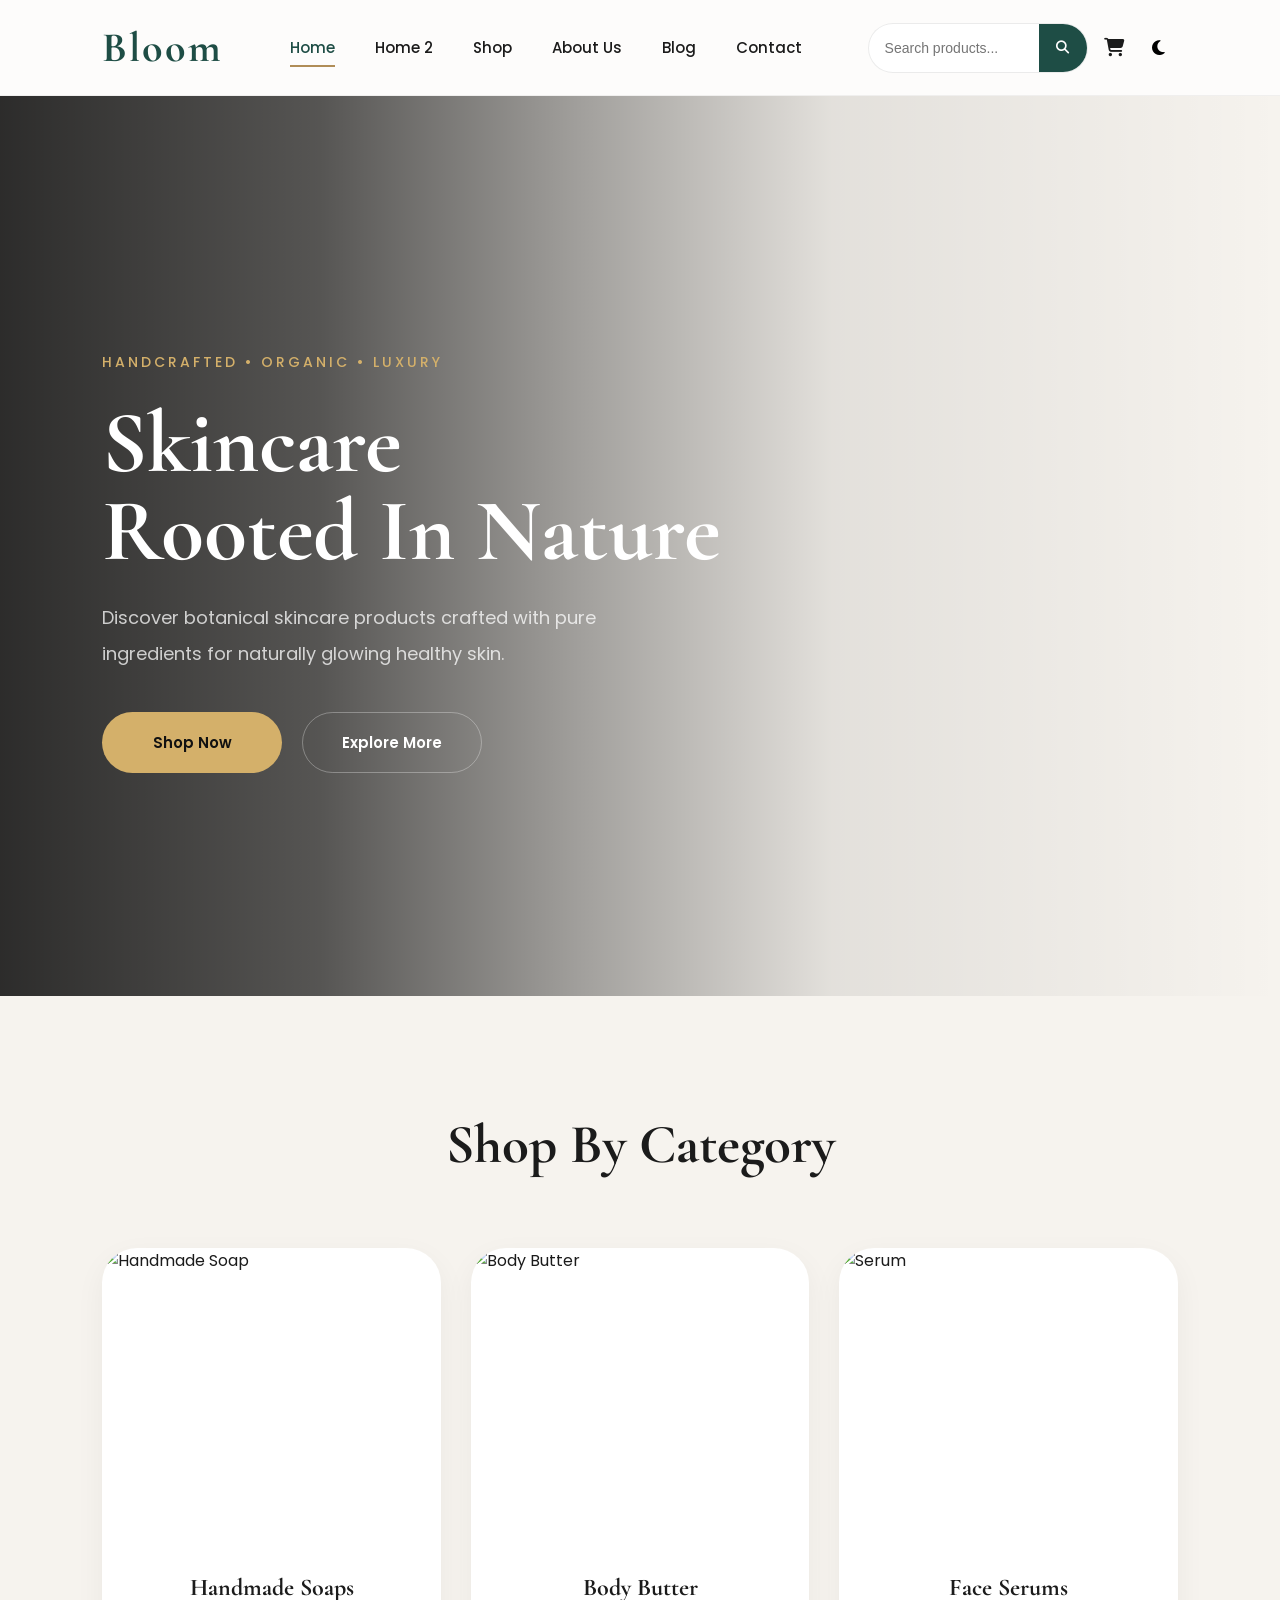
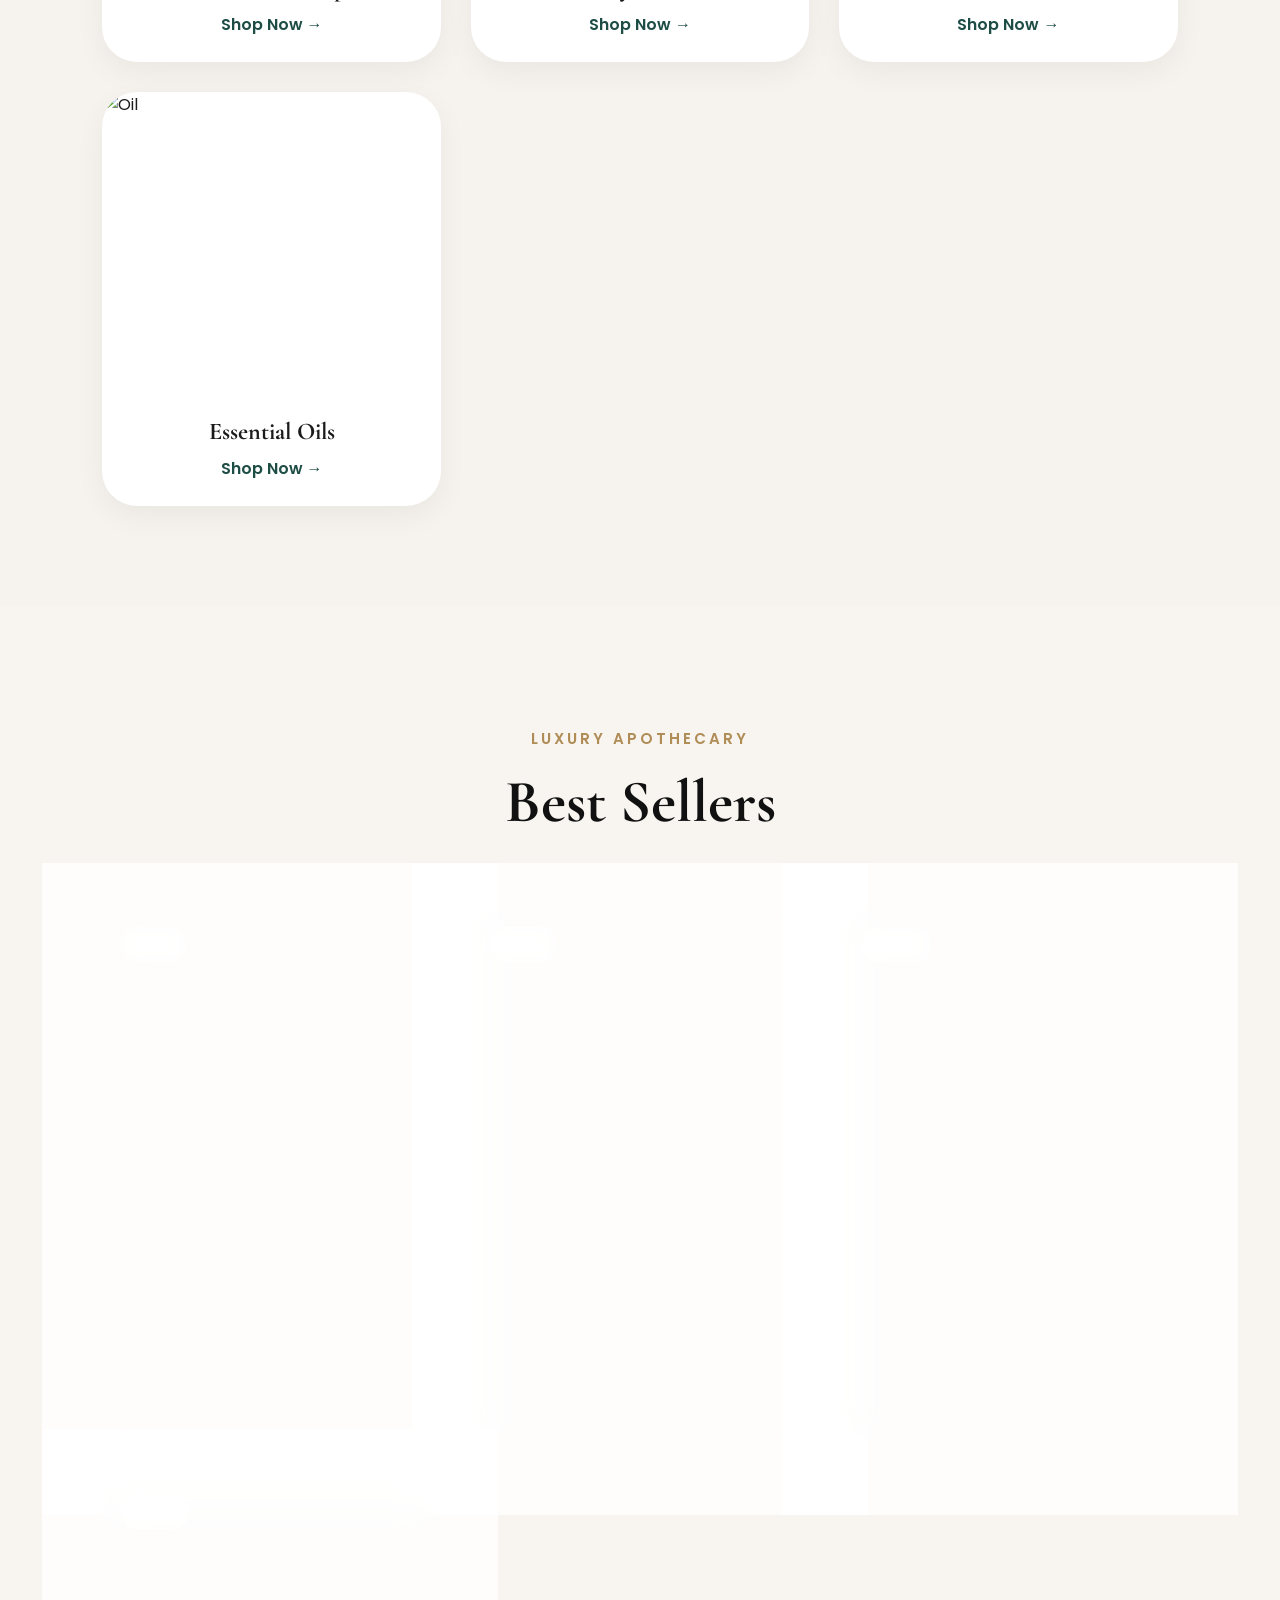
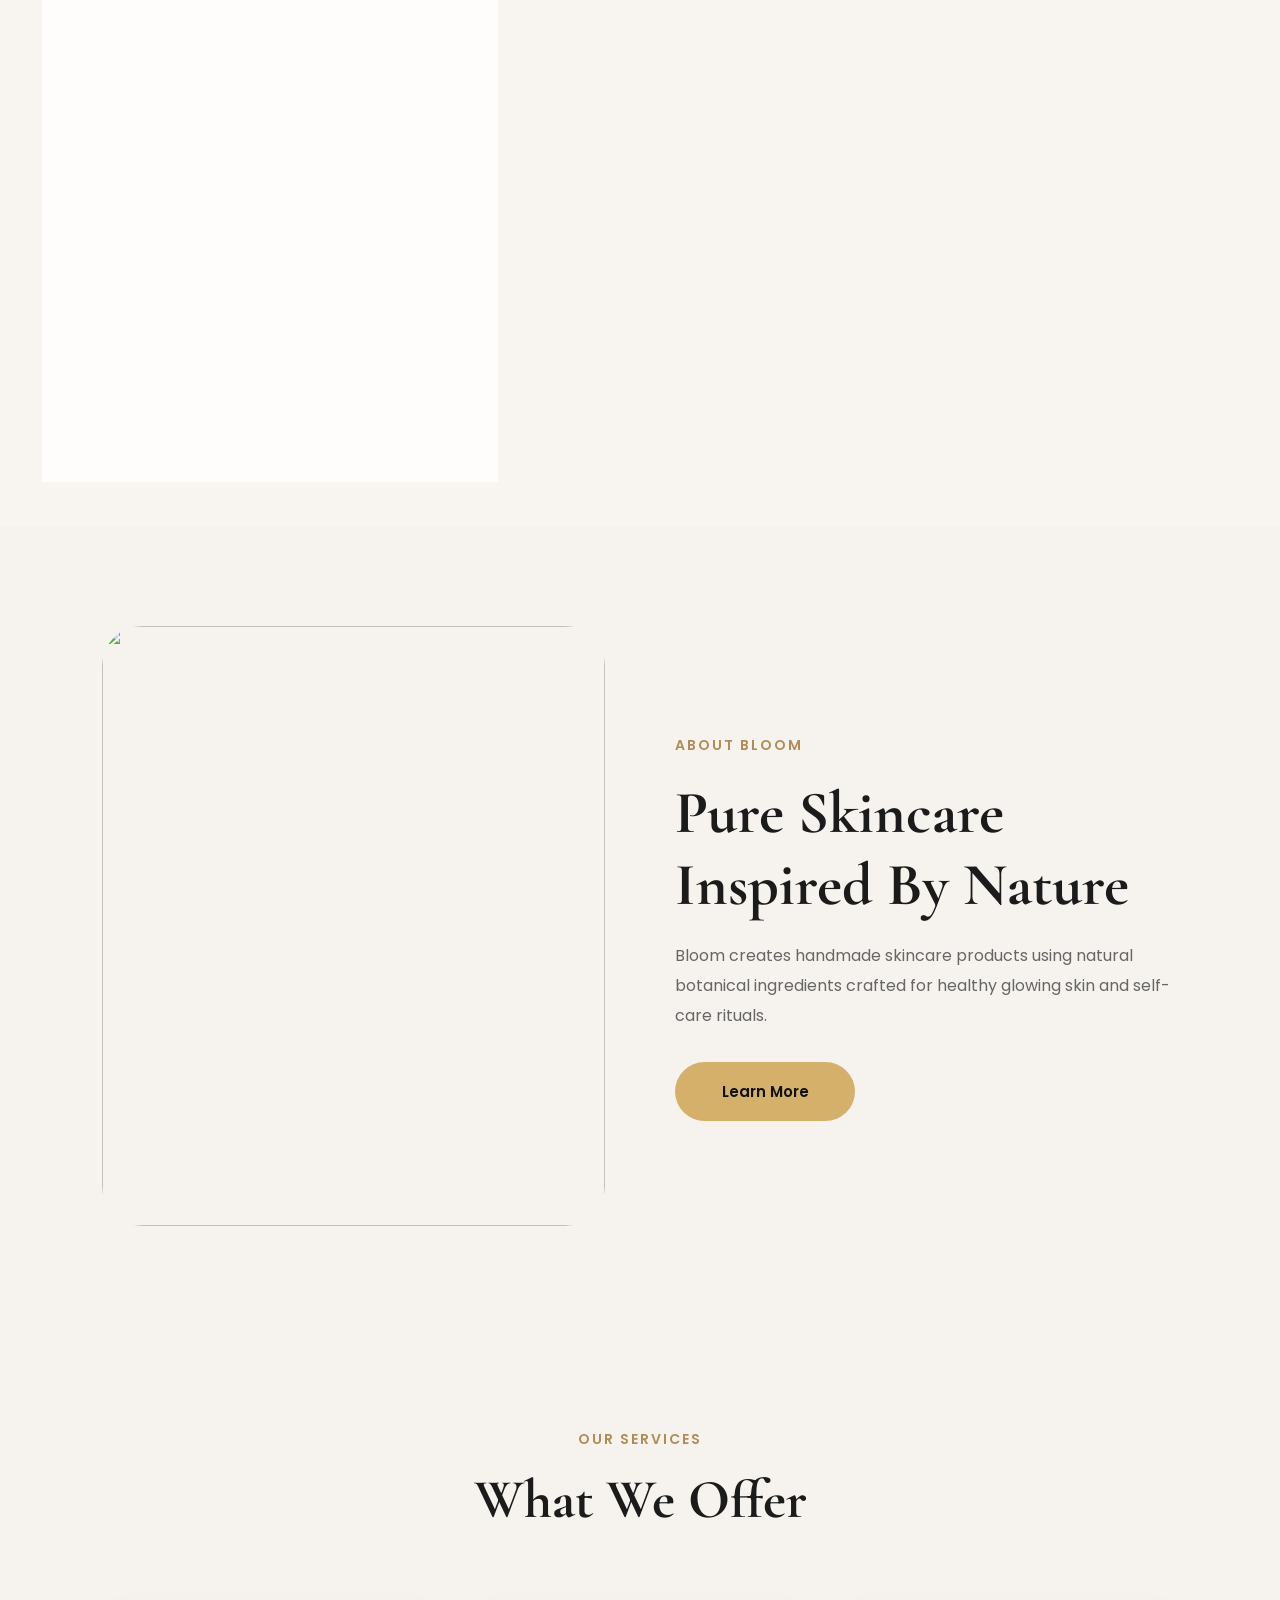
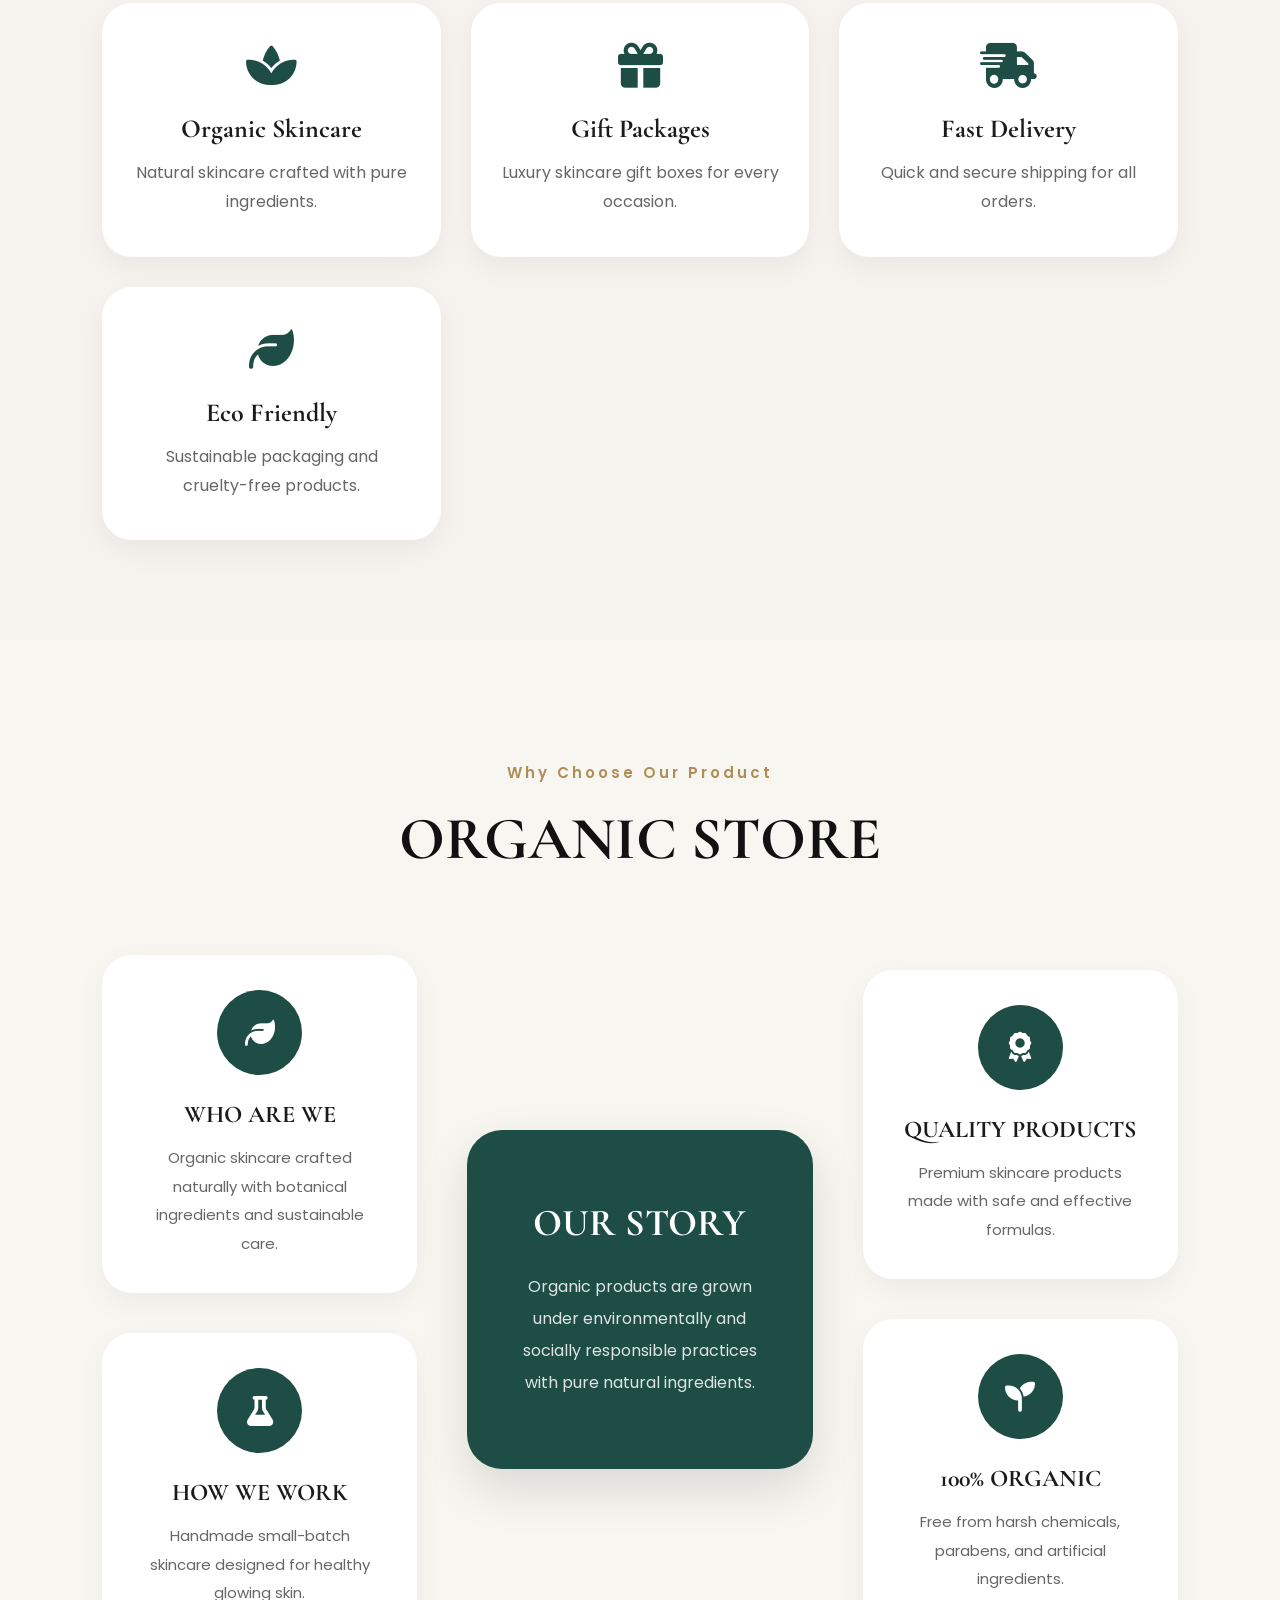
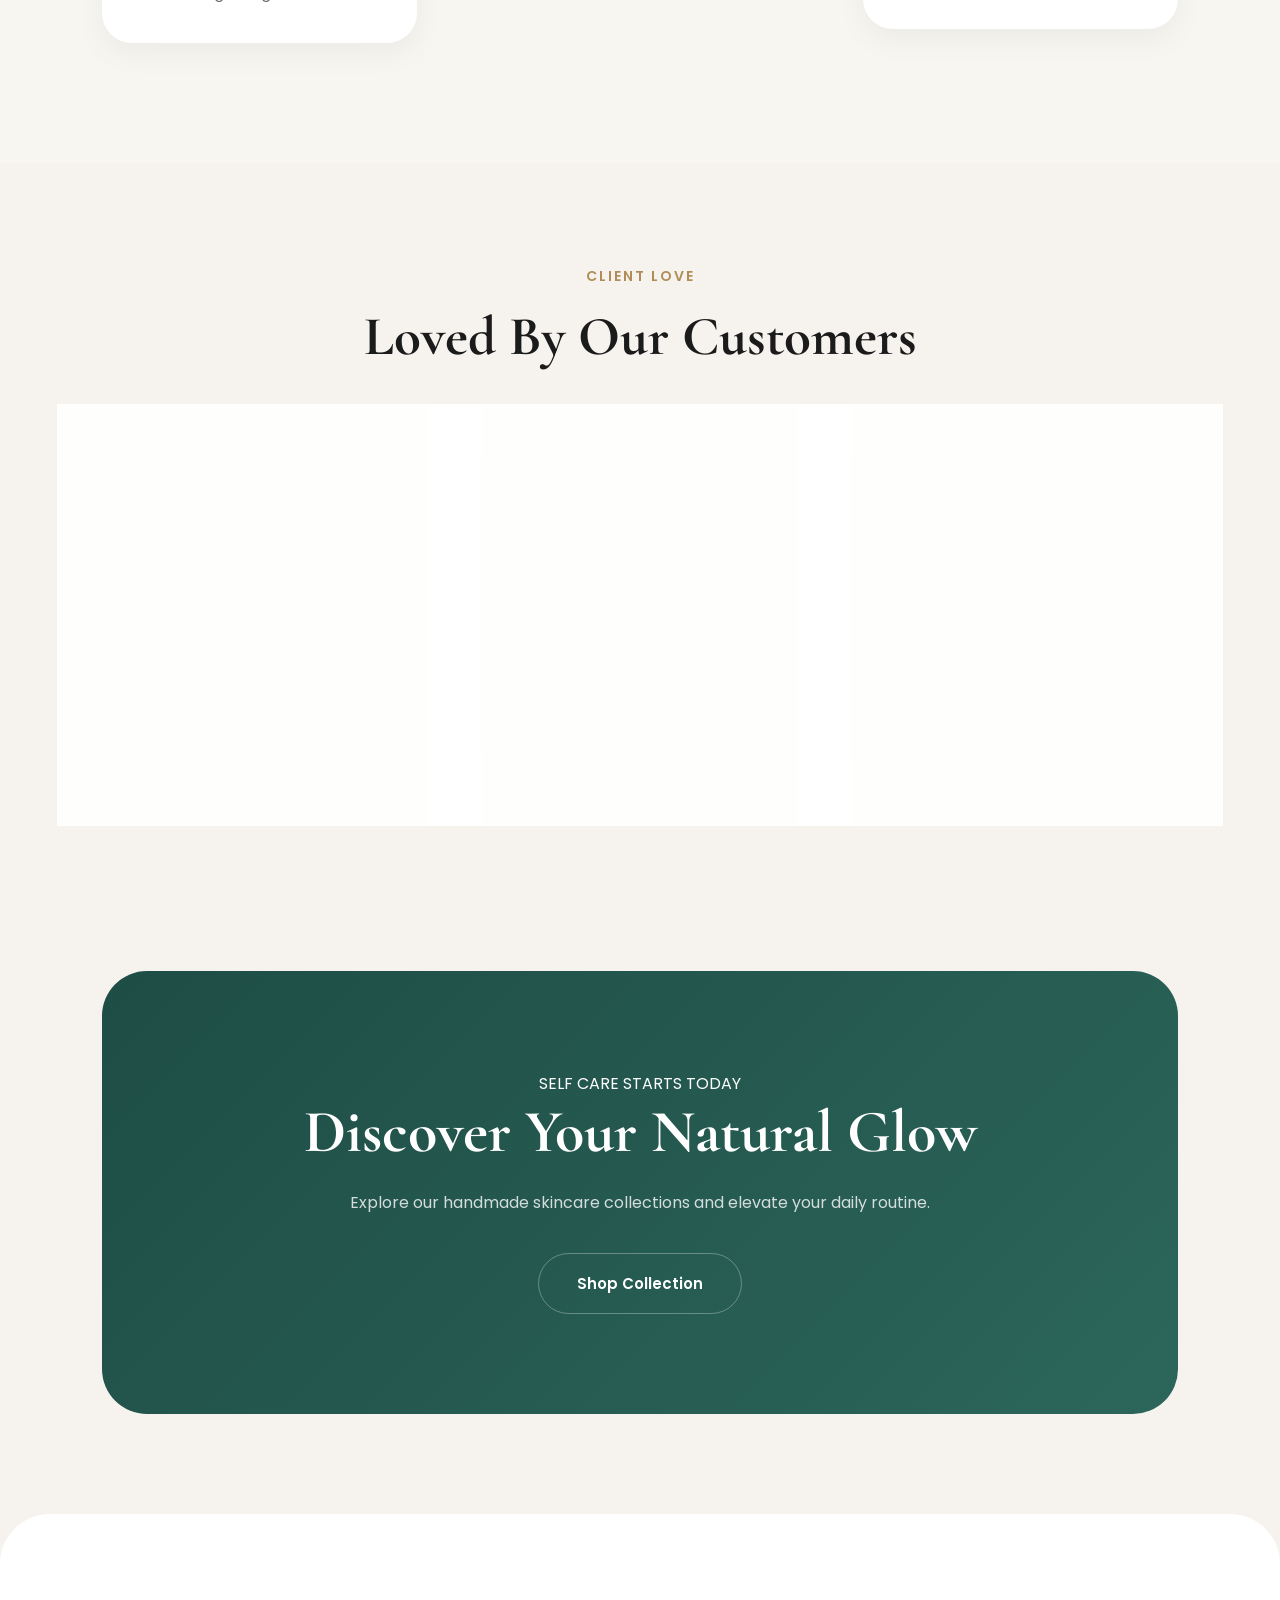
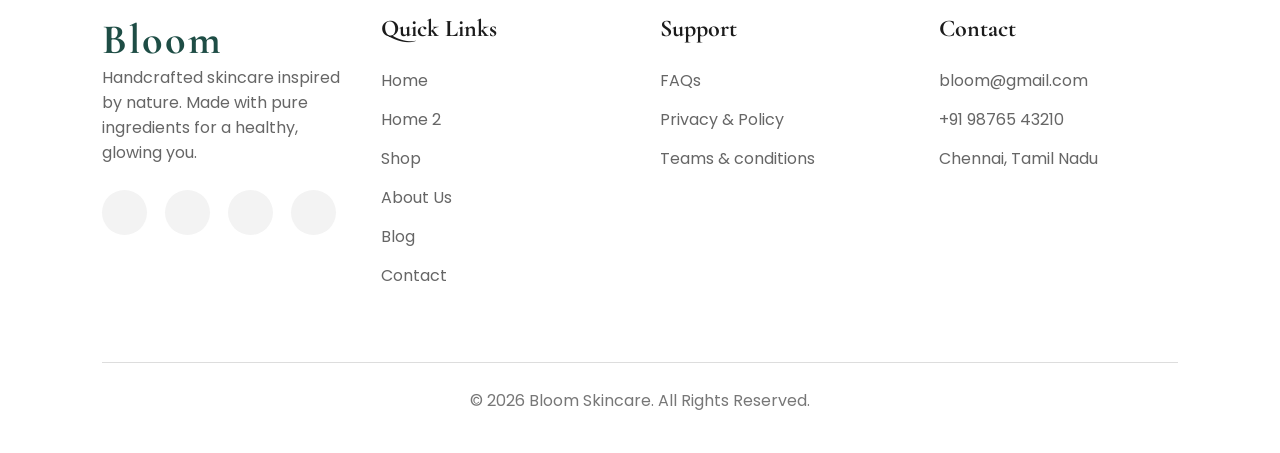
==== commit 9e1f143e: "Update index.html" ====
--- a/index.html
+++ b/index.html
@@ -33,7 +33,7 @@
         </div>
 
         <nav id="navbar">
-            <a href="indexb.html" class="active">Home</a>
+            <a href="index.html" class="active">Home</a>
             <a href="index2b.html">Home 2</a>
             <a href="shop.html">Shop</a>
             <a href="aboutusb.html">About Us</a>
@@ -818,7 +818,7 @@
 
                 <h3>Quick Links</h3>
 
-                <a href="indexb.html">Home</a>
+                <a href="index.html">Home</a>
                 <a href="index2b.html">Home 2</a>
                 <a href="shop.html">Shop</a>
                 <a href="aboutusb.html">About Us</a>
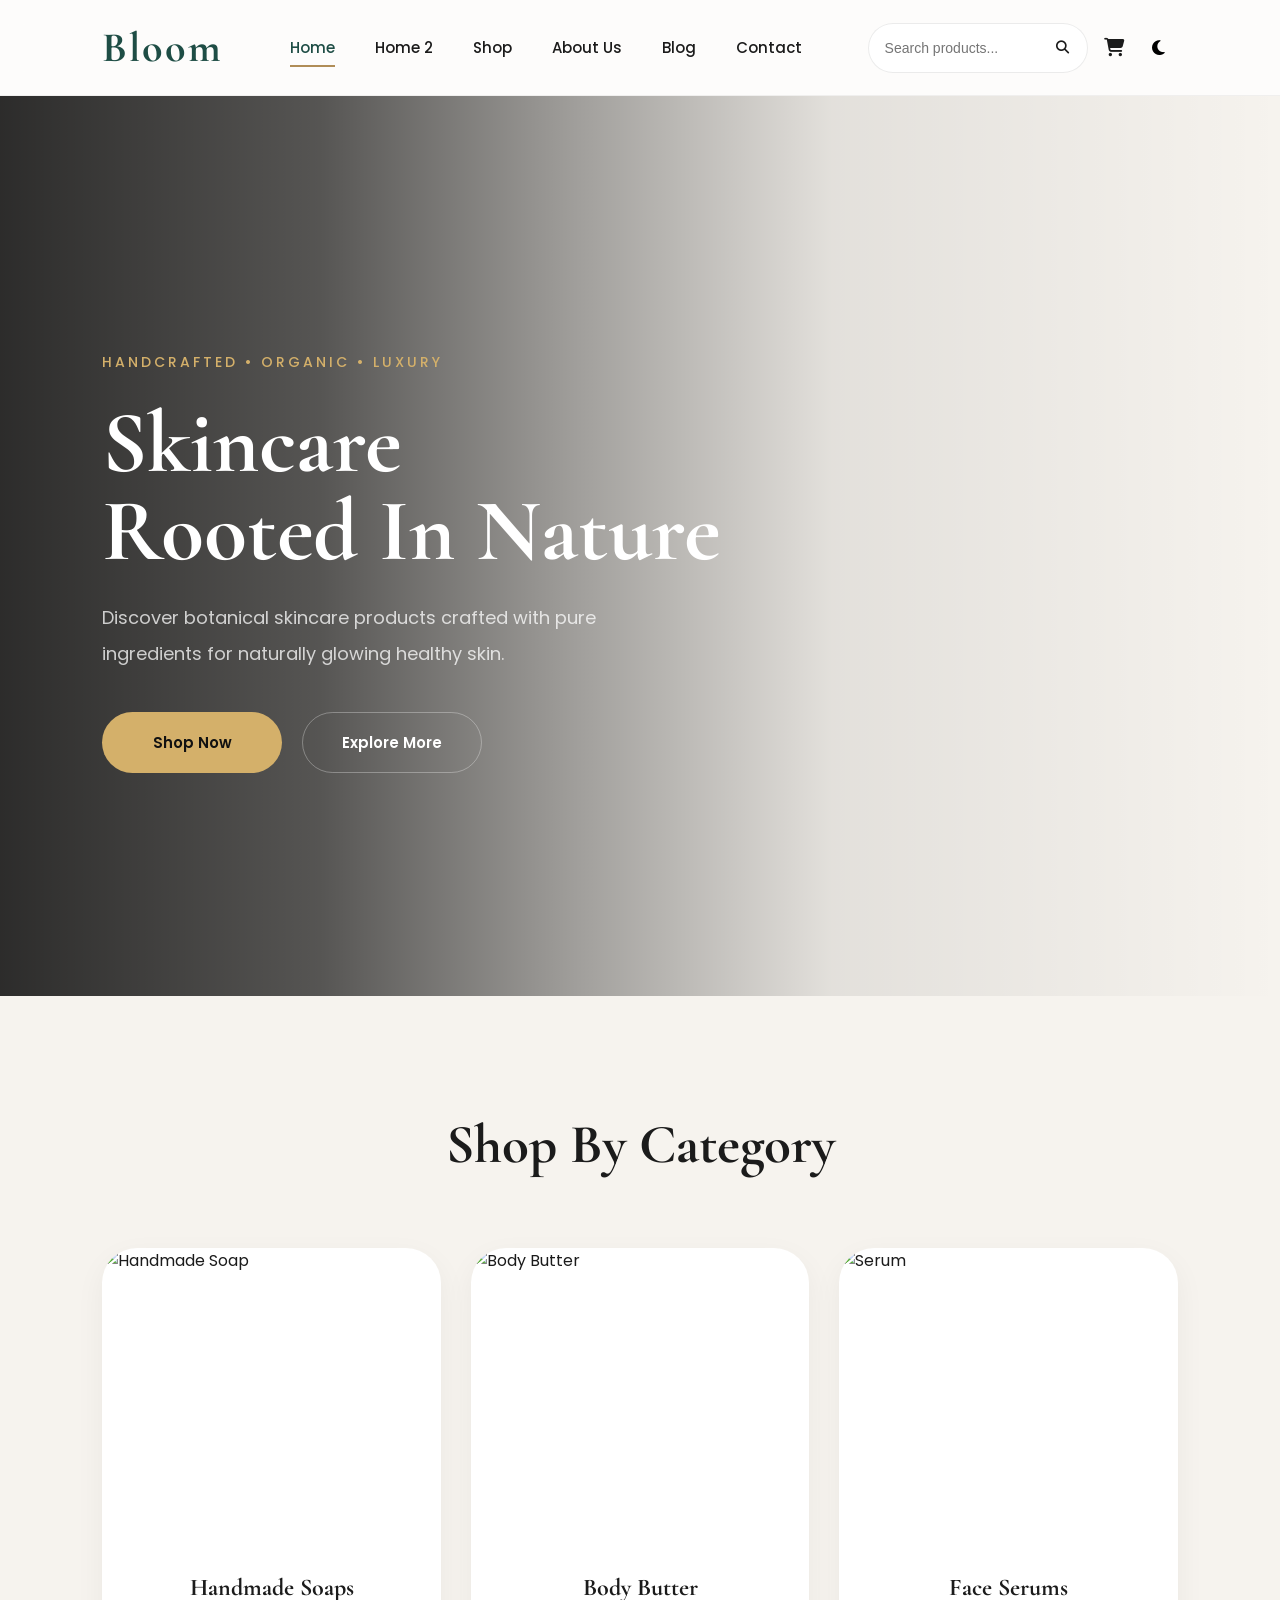
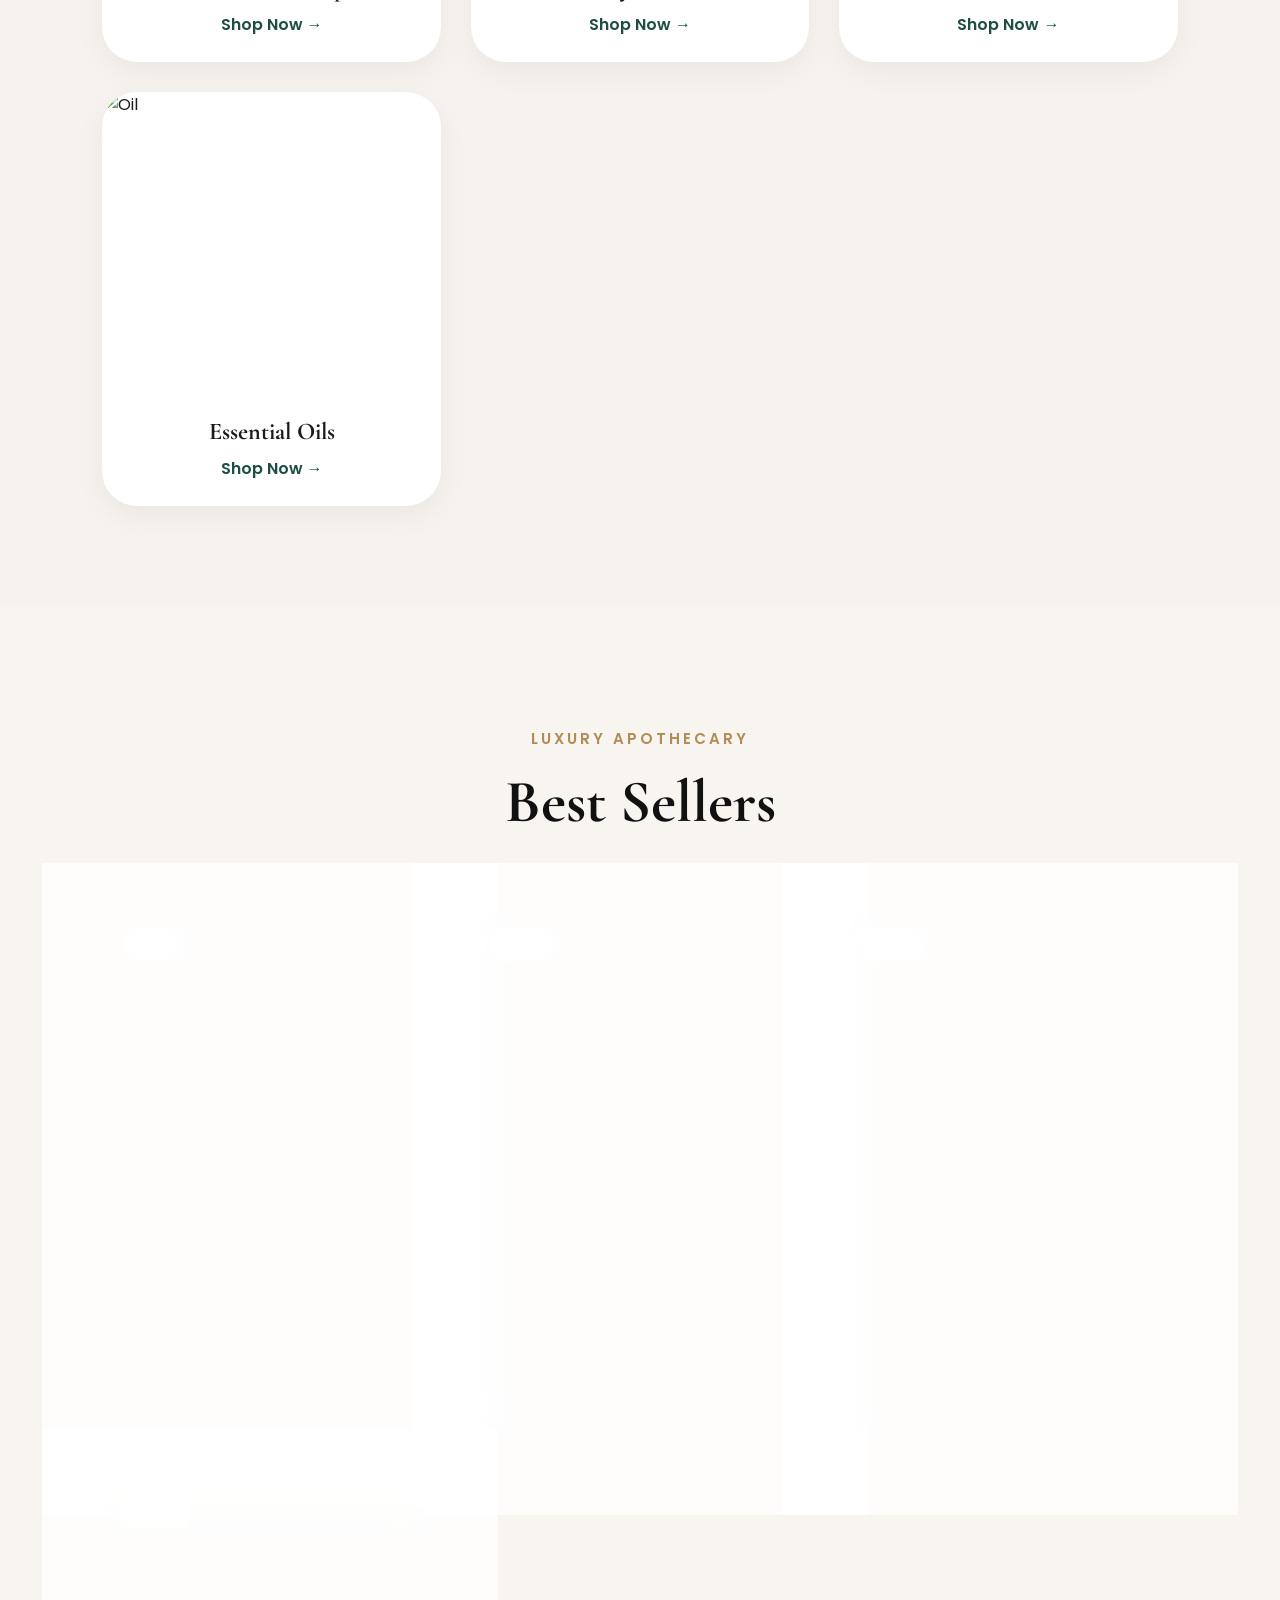
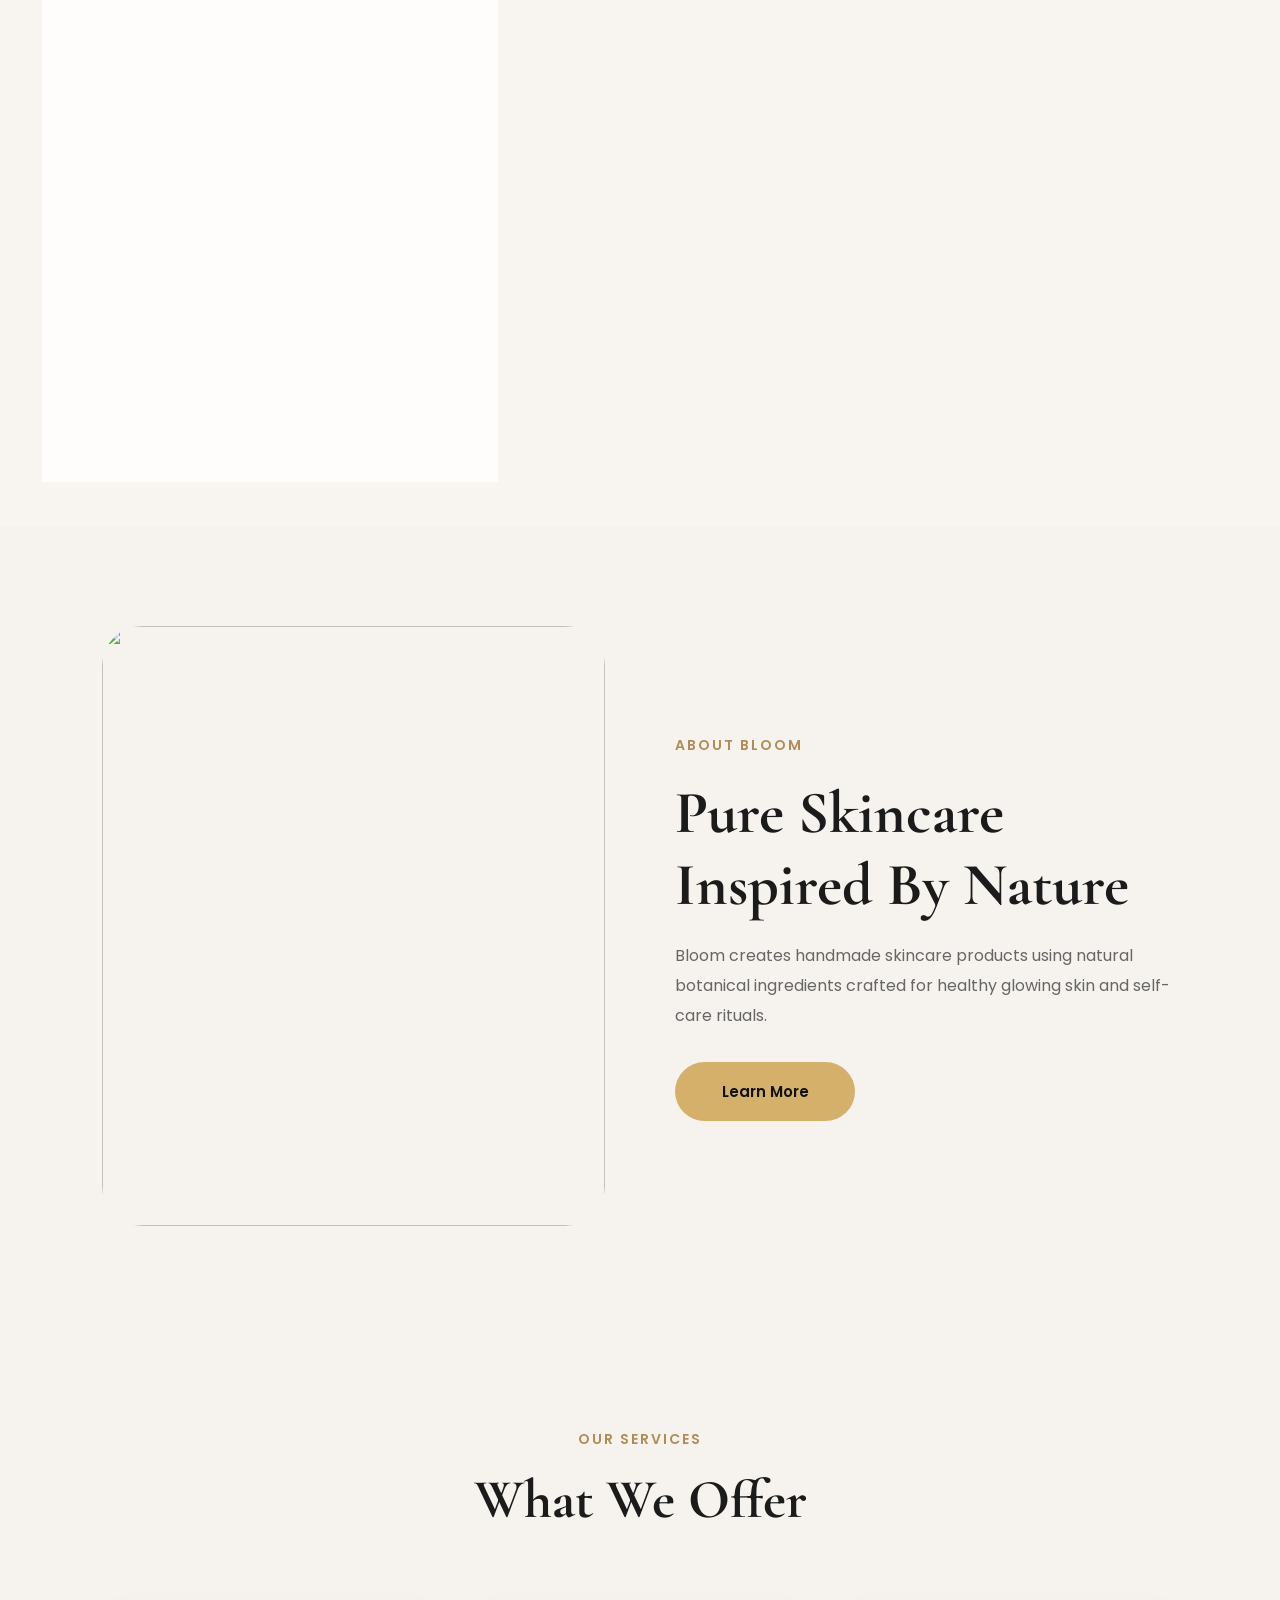
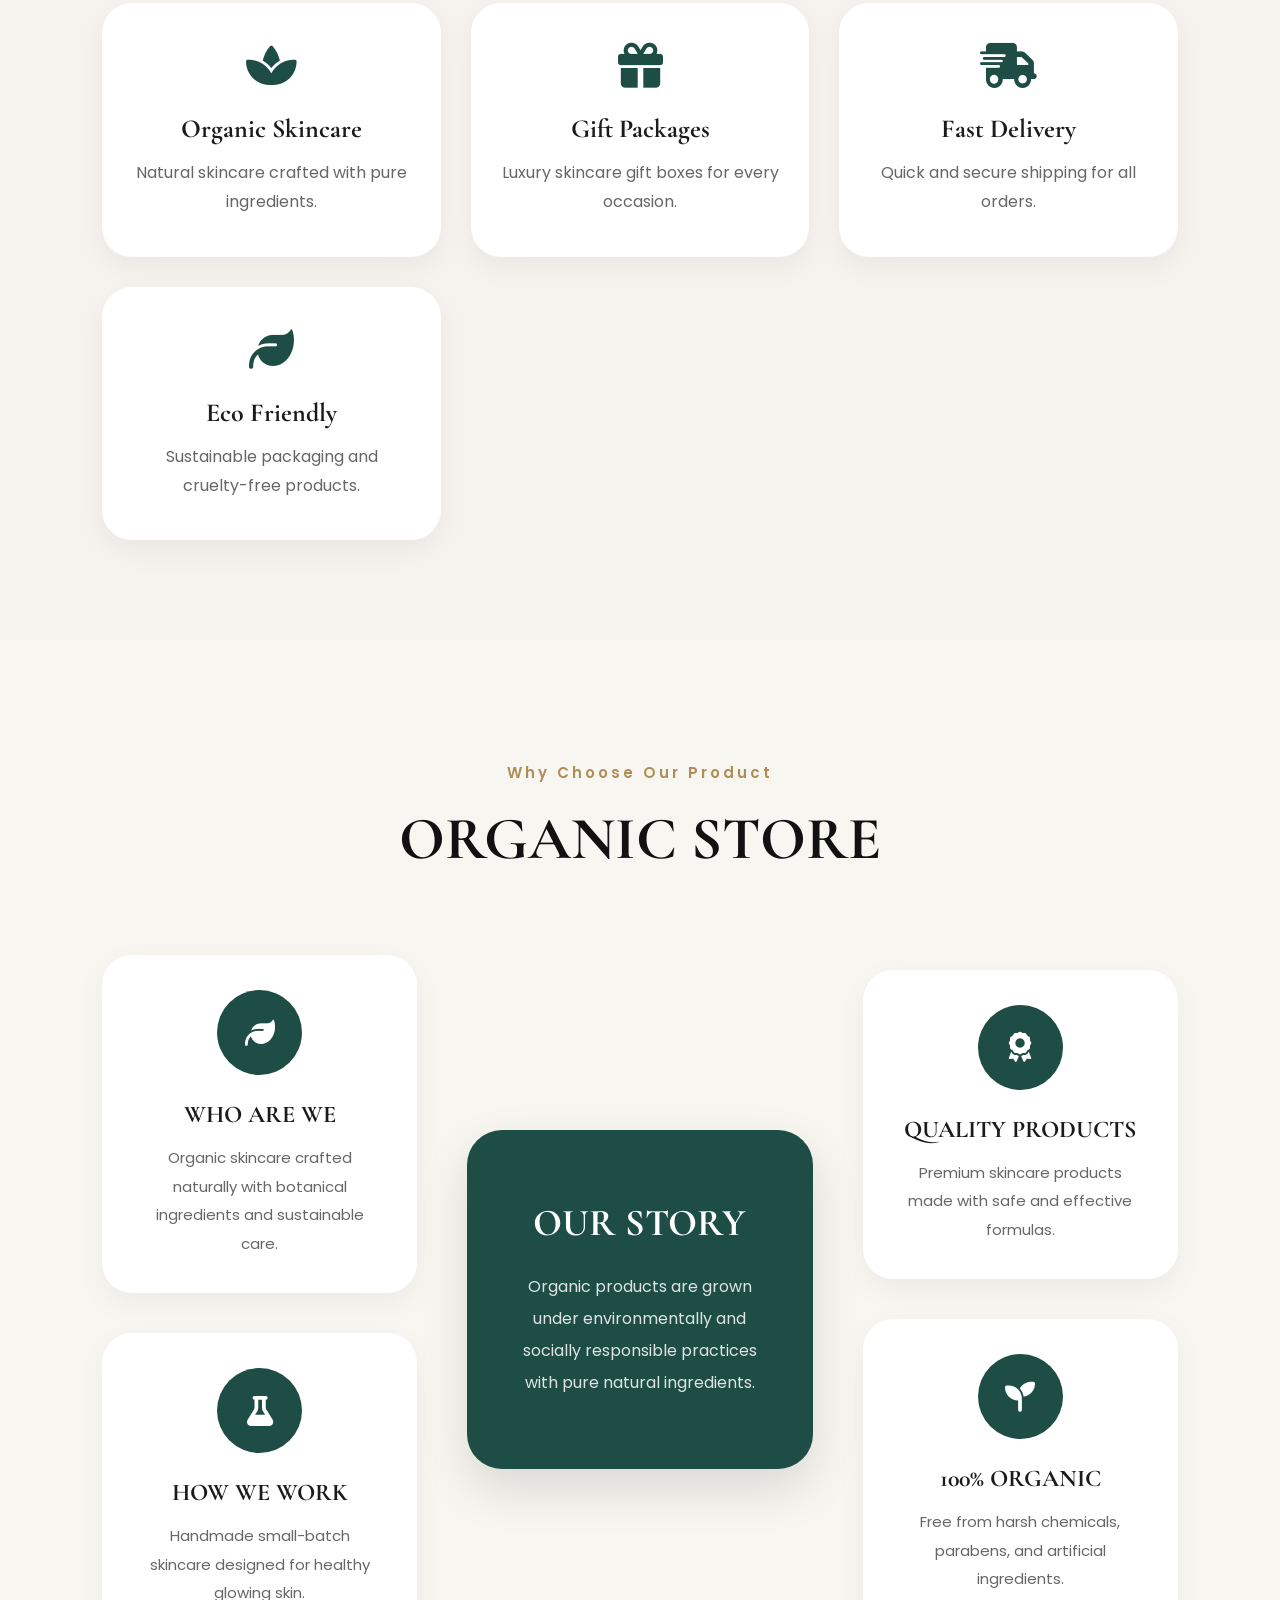
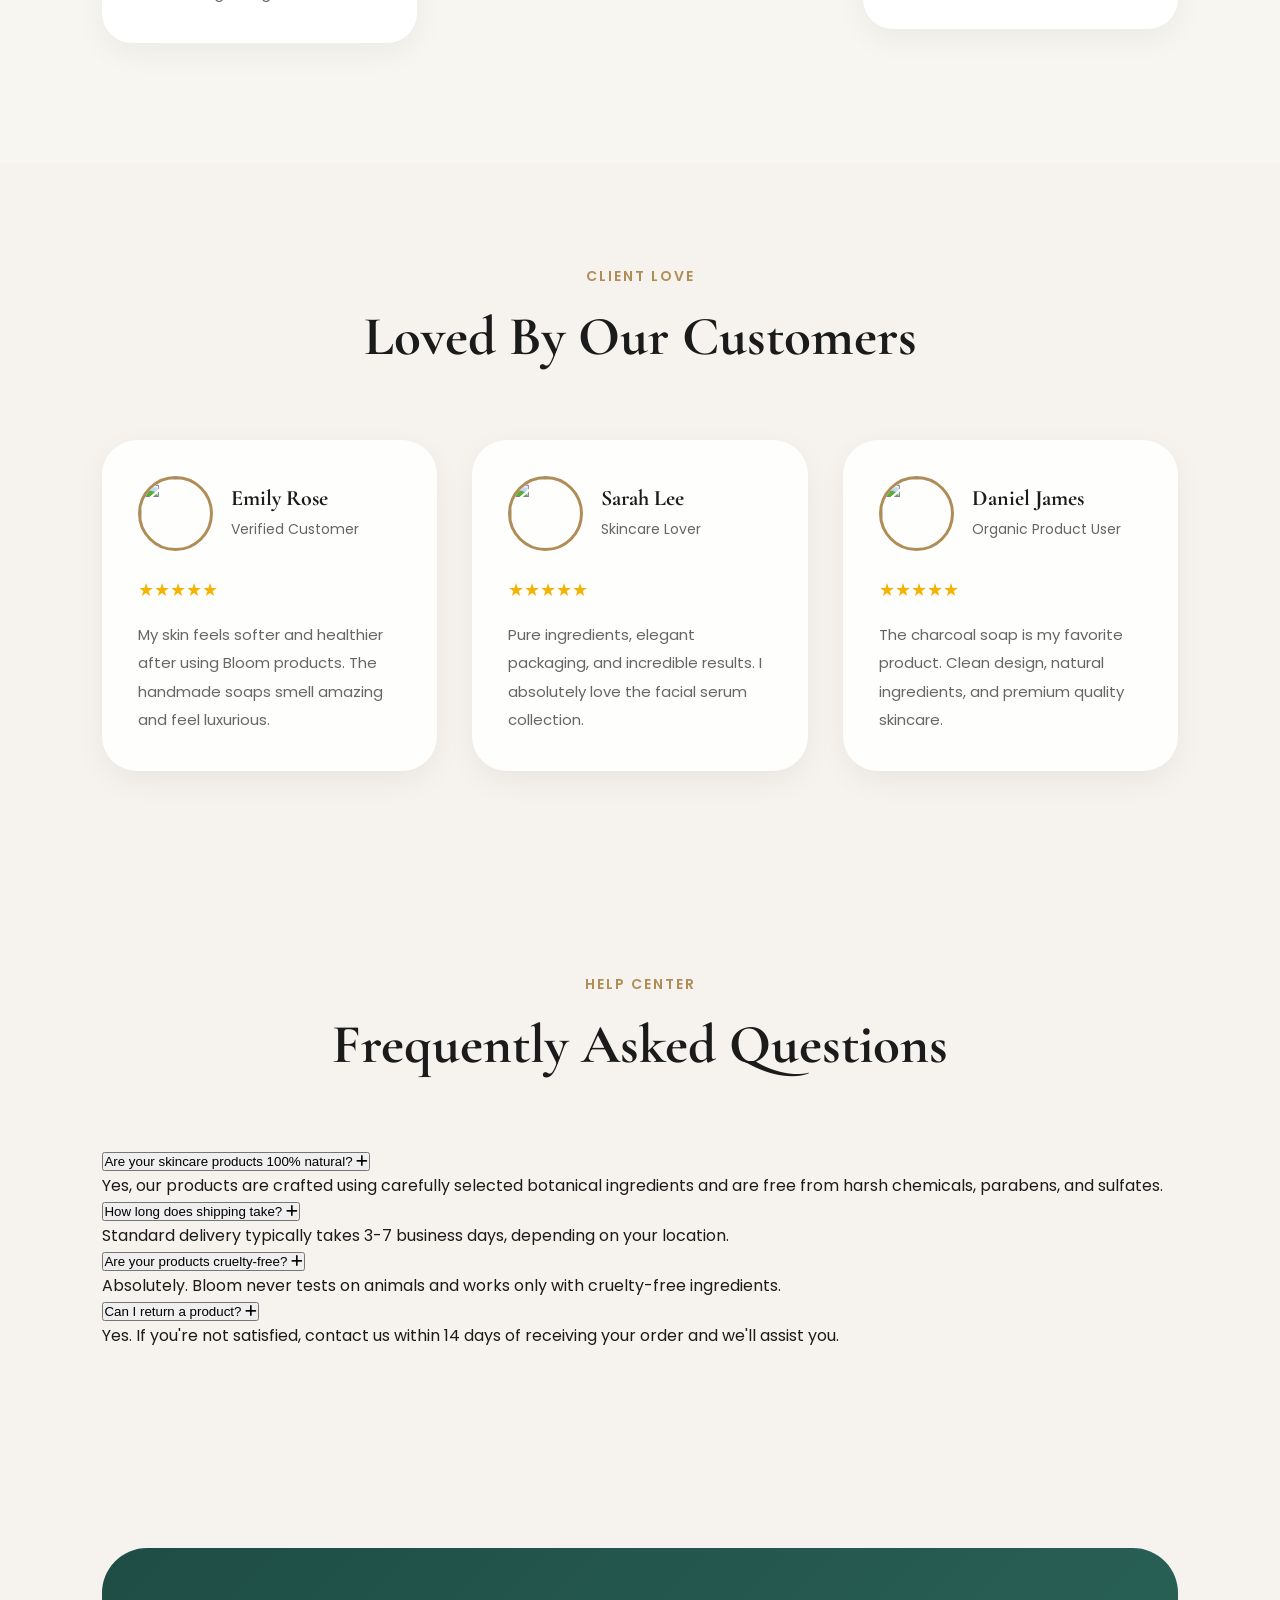
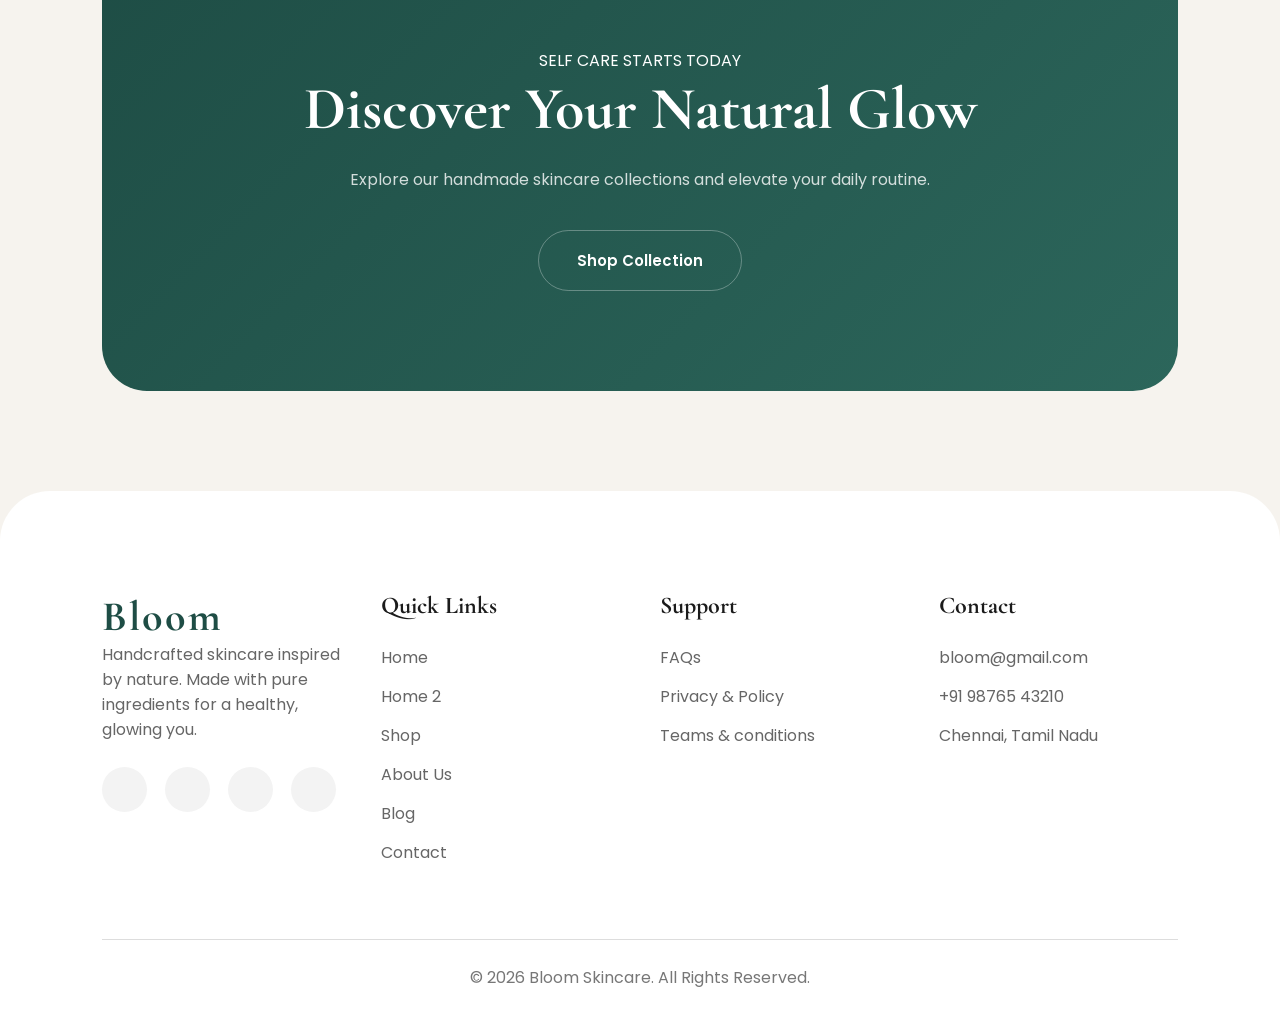
==== commit 1058459c: "Update index.html" ====
--- a/index.html
+++ b/index.html
@@ -729,6 +729,87 @@
         </div>
 
     </section>
+    <!-- ===================================
+FAQ SECTION
+=================================== -->
+
+    <section class="faqs-section">
+
+        <div class="section-title">
+            <span>HELP CENTER</span>
+            <h2>Frequently Asked Questions</h2>
+        </div>
+
+        <div class="faqs-container">
+
+            <div class="faqs-item active">
+
+                <button class="faqs-question">
+                    Are your skincare products 100% natural?
+                    <i class="fa-solid fa-plus"></i>
+                </button>
+
+                <div class="faqs-answer">
+                    <p>
+                        Yes, our products are crafted using carefully selected
+                        botanical ingredients and are free from harsh chemicals,
+                        parabens, and sulfates.
+                    </p>
+                </div>
+
+            </div>
+
+            <div class="faqs-item">
+
+                <button class="faqs-question">
+                    How long does shipping take?
+                    <i class="fa-solid fa-plus"></i>
+                </button>
+
+                <div class="faqs-answer">
+                    <p>
+                        Standard delivery typically takes 3-7 business days,
+                        depending on your location.
+                    </p>
+                </div>
+
+            </div>
+
+            <div class="faqs-item">
+
+                <button class="faqs-question">
+                    Are your products cruelty-free?
+                    <i class="fa-solid fa-plus"></i>
+                </button>
+
+                <div class="faqs-answer">
+                    <p>
+                        Absolutely. Bloom never tests on animals and works only
+                        with cruelty-free ingredients.
+                    </p>
+                </div>
+
+            </div>
+
+            <div class="faqs-item">
+
+                <button class="faqs-question">
+                    Can I return a product?
+                    <i class="fa-solid fa-plus"></i>
+                </button>
+
+                <div class="faqs-answer">
+                    <p>
+                        Yes. If you're not satisfied, contact us within 14 days
+                        of receiving your order and we'll assist you.
+                    </p>
+                </div>
+
+            </div>
+
+        </div>
+
+    </section>
     <!-- CALL TO ACTION -->
 
     <section class="cta-section">
--- a/style.css
+++ b/style.css
@@ -5436,7 +5436,6 @@
 
     display: none;
 
-    background: transparent;
 
     border: none;
 
@@ -5824,4 +5823,40 @@
     color: white;
 
     cursor: pointer;
-}+}
+
+/* Search Icon Button */
+.search-box button,
+.mobile-search-btn {
+    background: transparent !important;
+    border: none;
+    box-shadow: none;
+    color: inherit;
+}
+
+/* Remove hover background too */
+.search-box button:hover,
+.mobile-search-btn:hover {
+    background: transparent !important;
+}
+
+/* Search icon */
+.search-box button i,
+.mobile-search-btn i {
+    background: transparent !important;
+}
+
+/* Hide scrollbar but keep scrolling */
+html,
+body {
+    scrollbar-width: none;
+    /* Firefox */
+    -ms-overflow-style: none;
+    /* IE/Edge */
+}
+
+html::-webkit-scrollbar,
+body::-webkit-scrollbar {
+    display: none;
+    /* Chrome, Safari, Edge */
+}
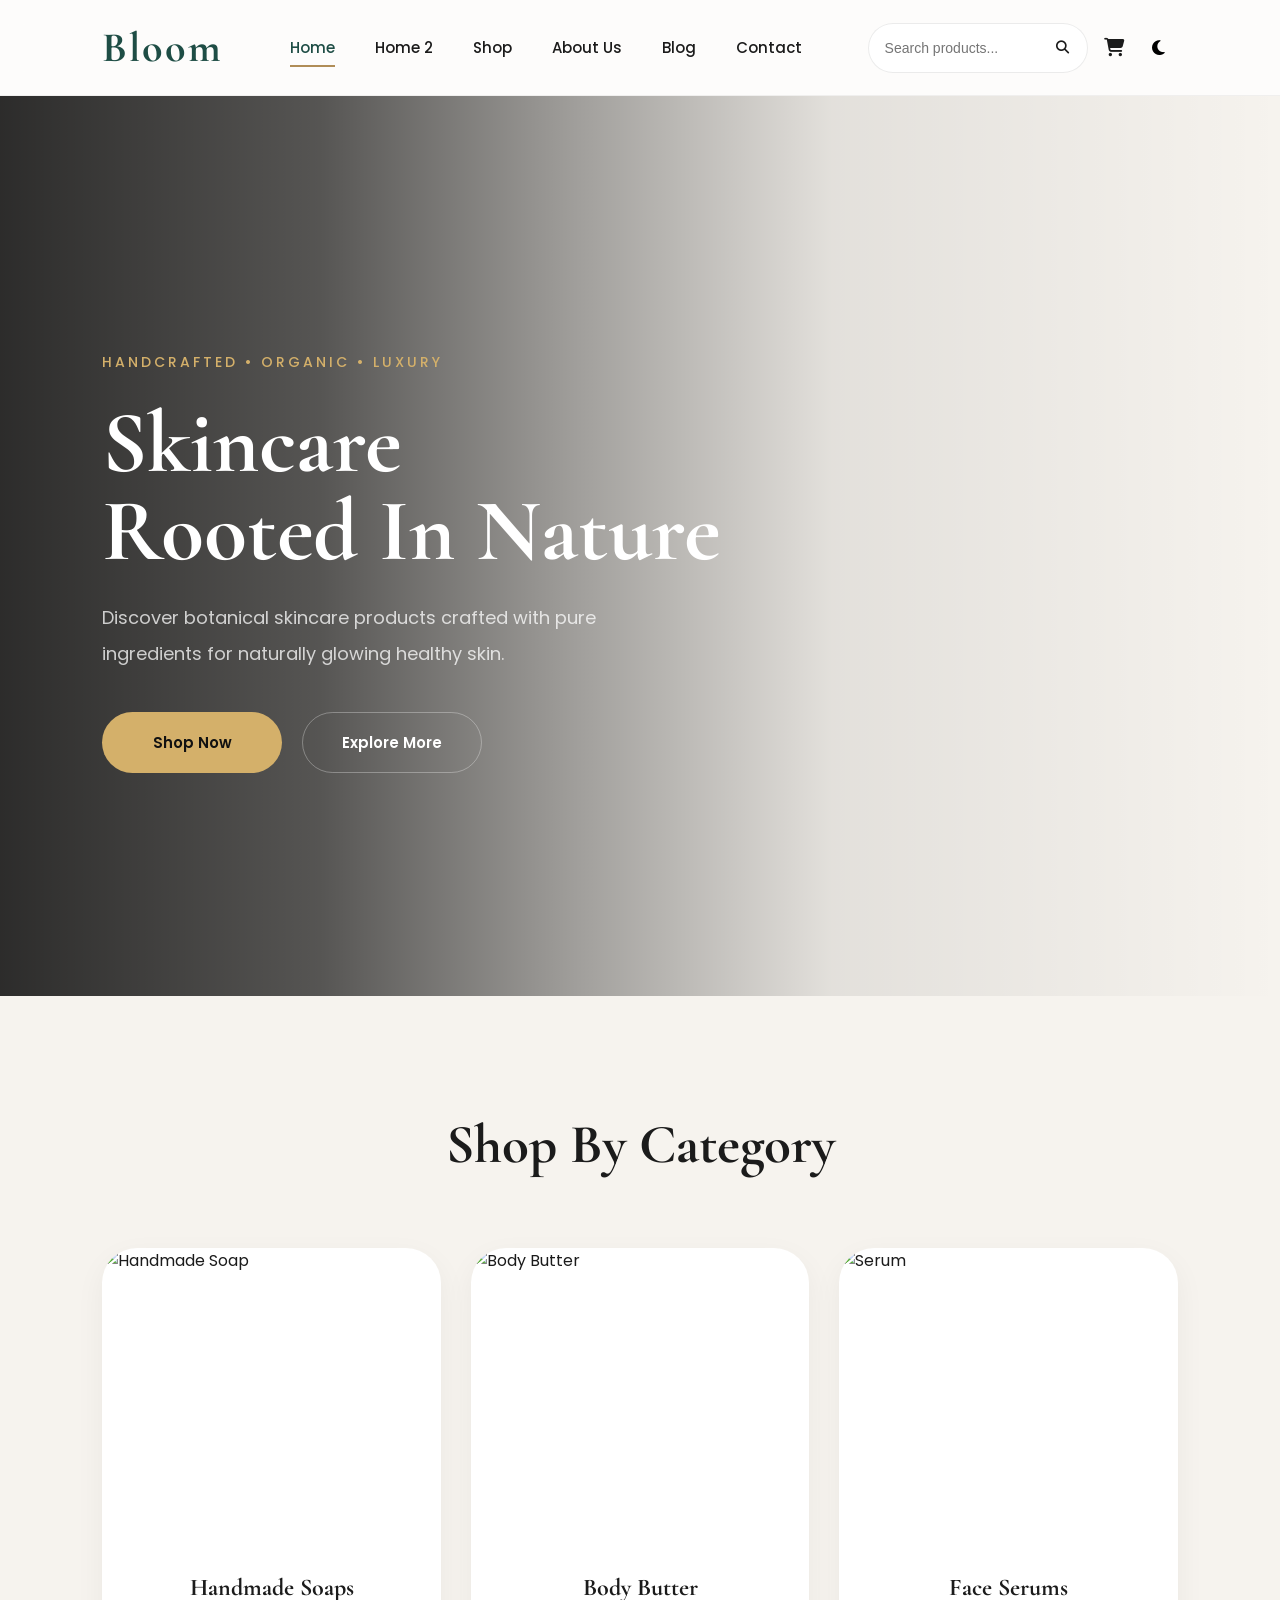
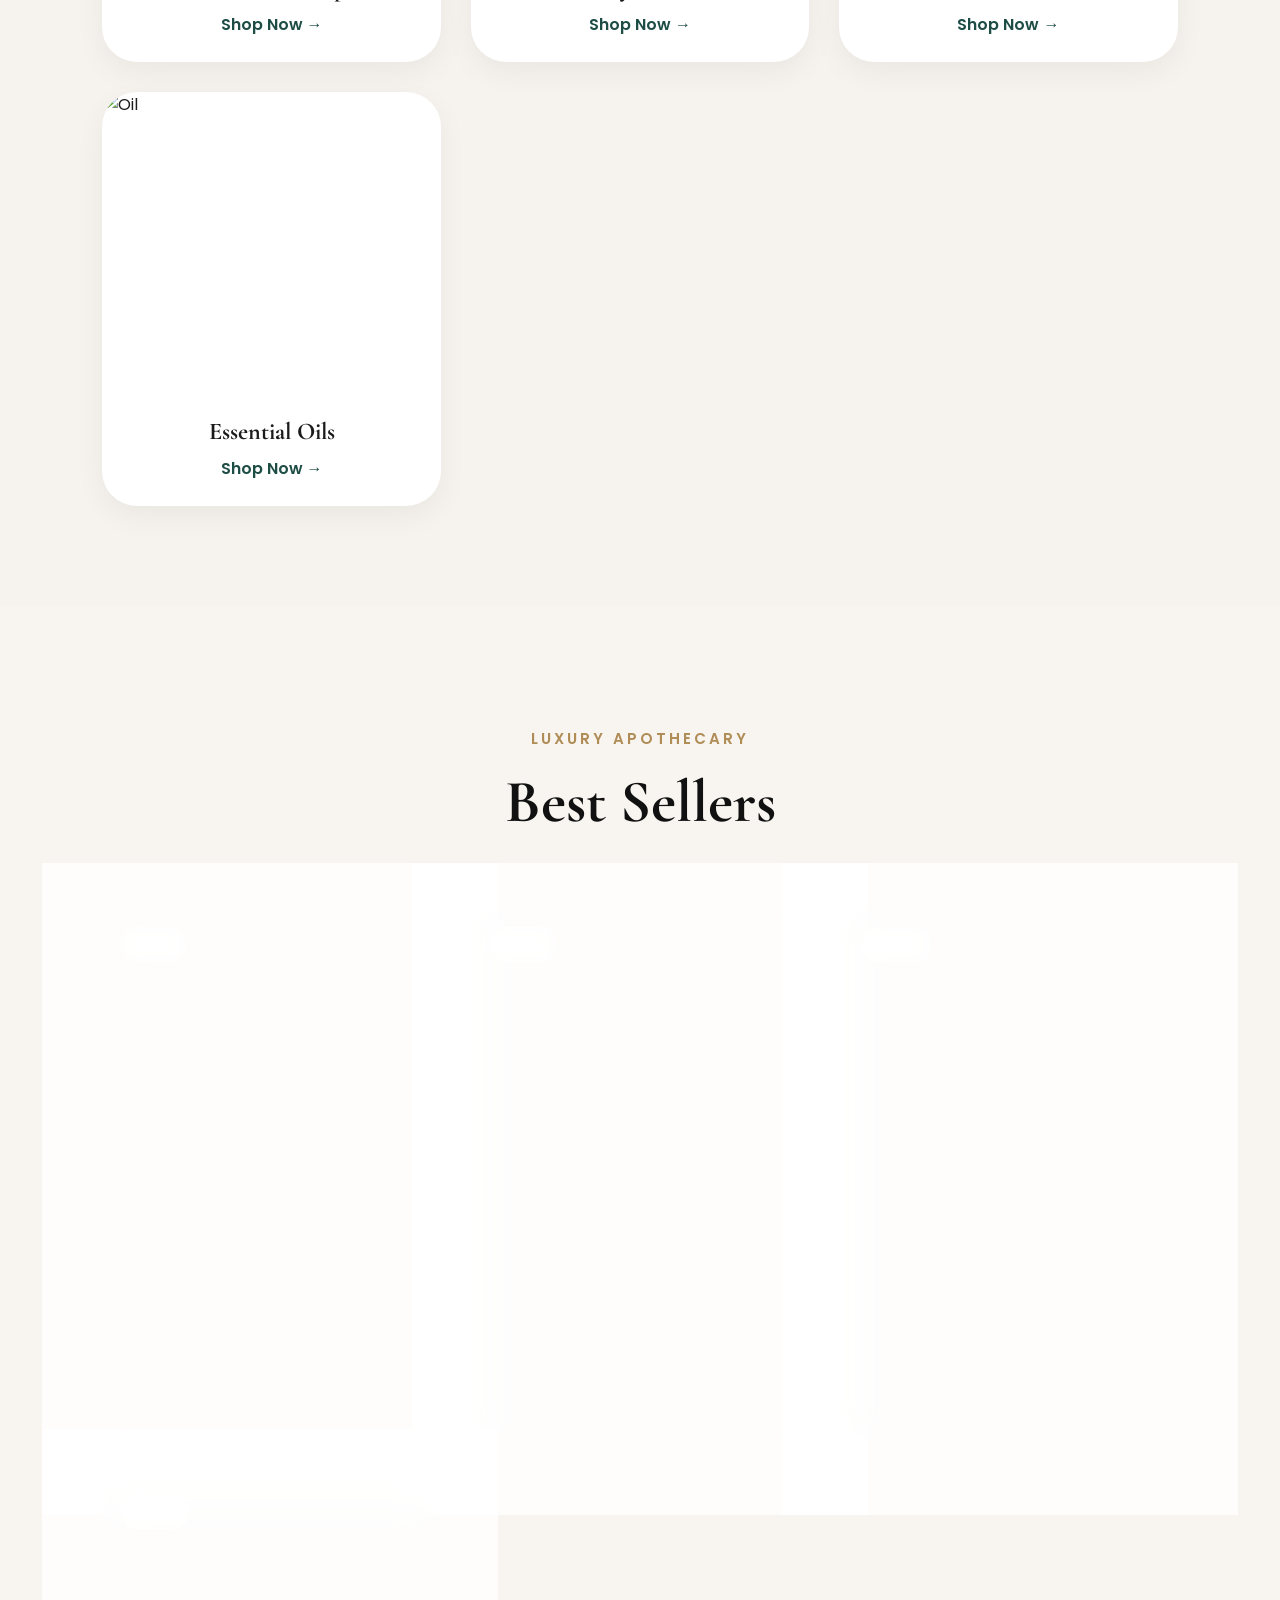
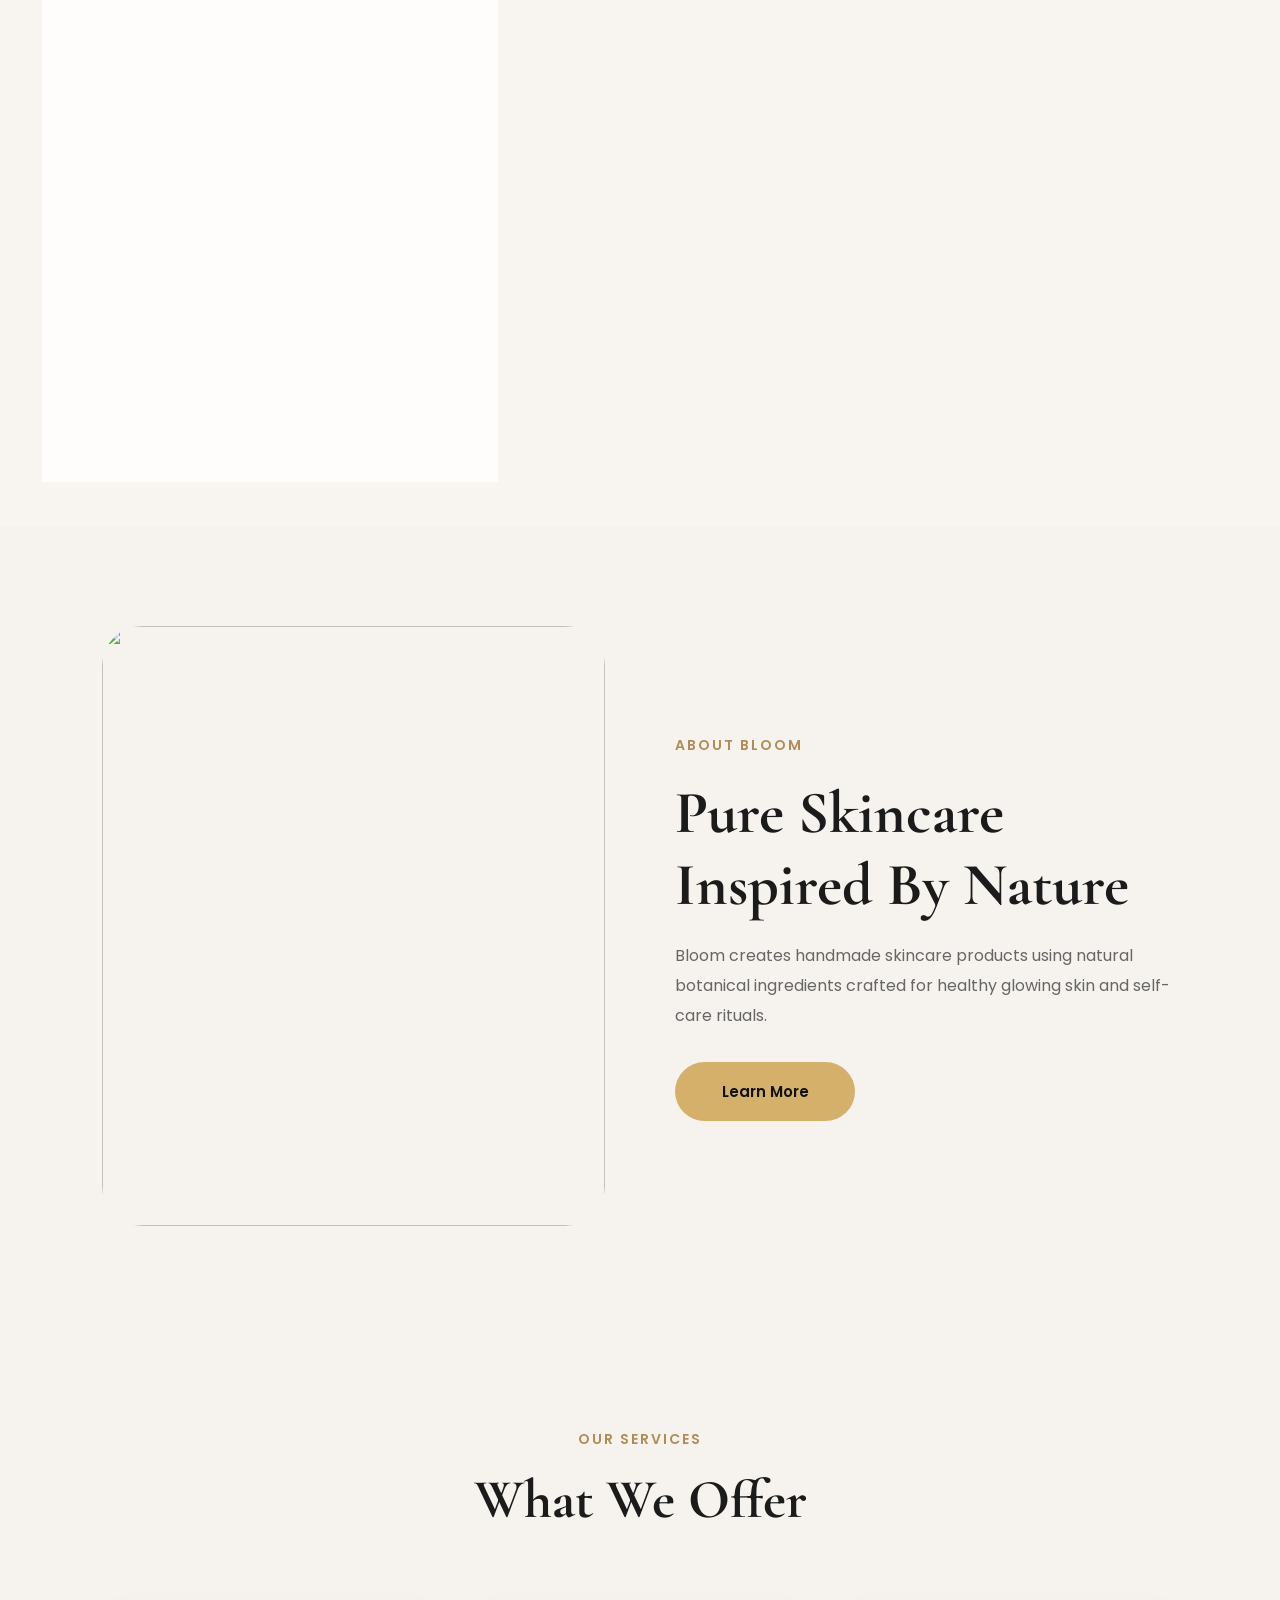
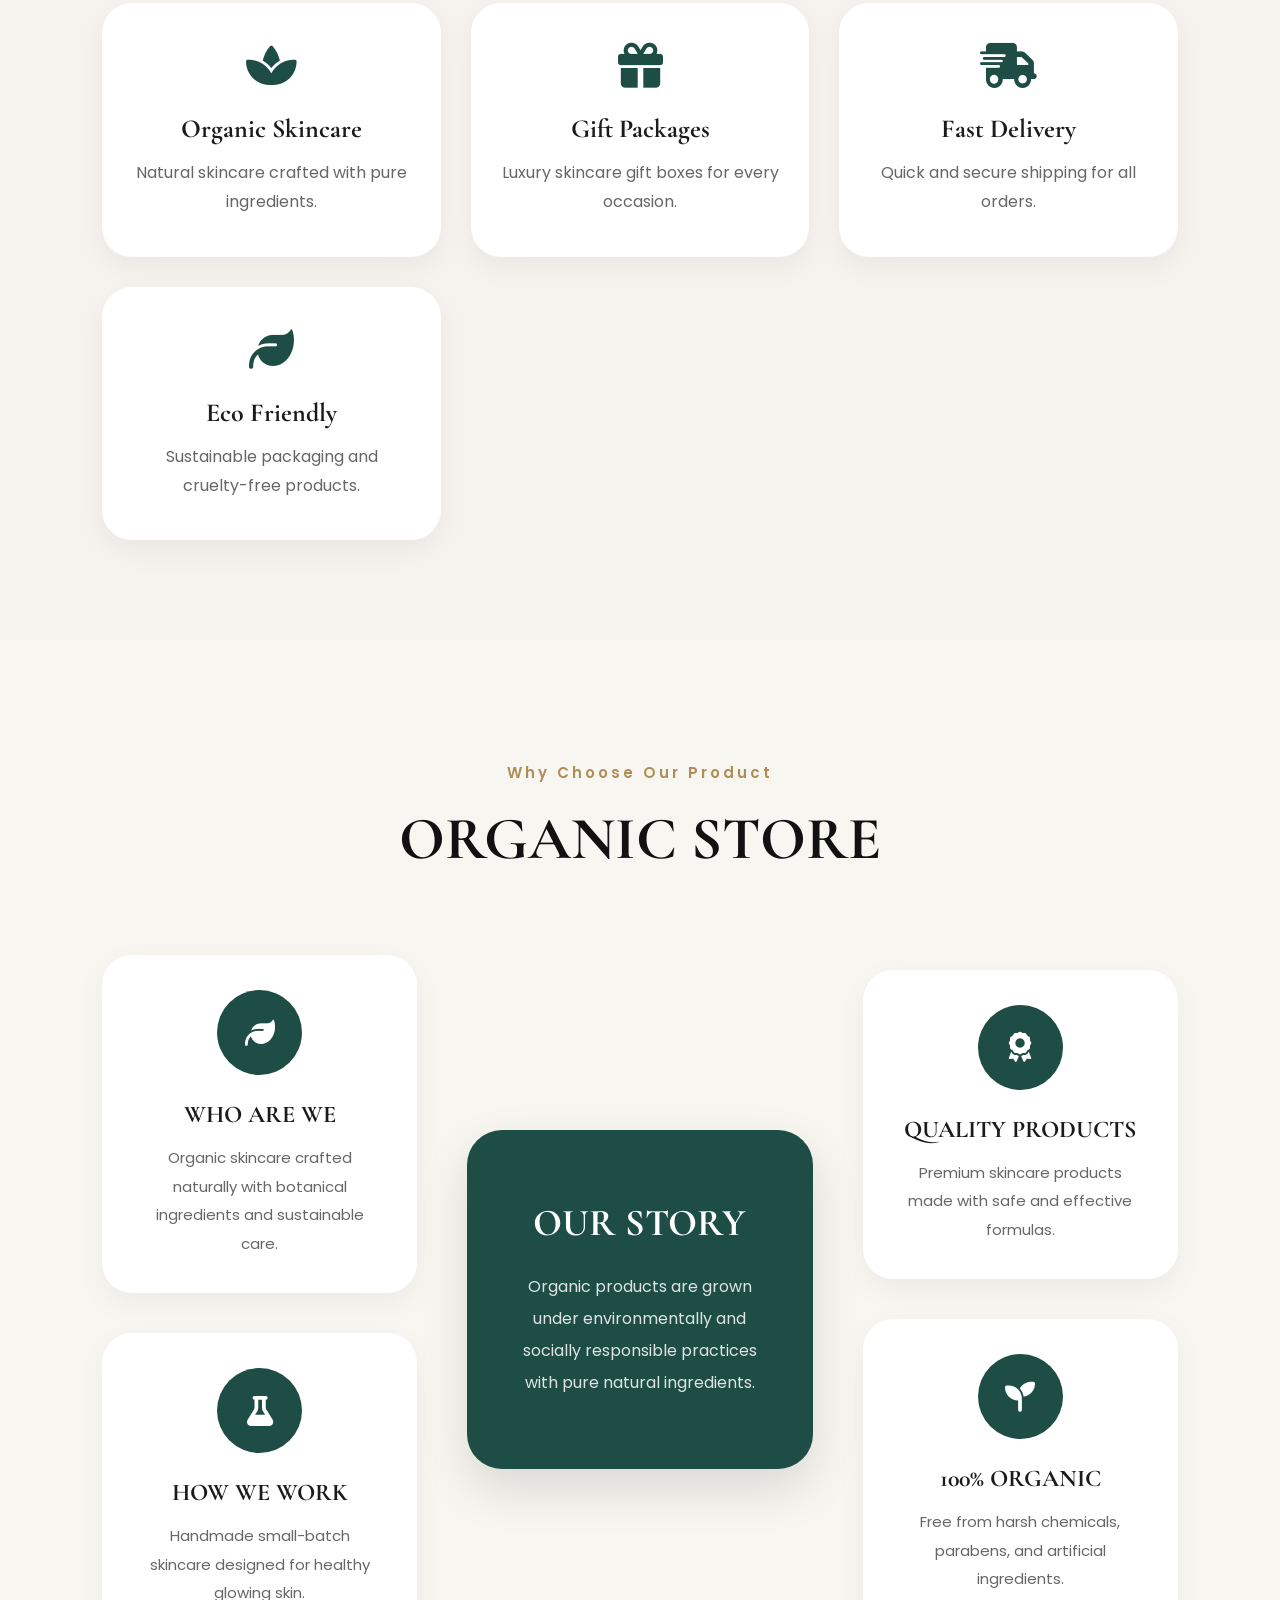
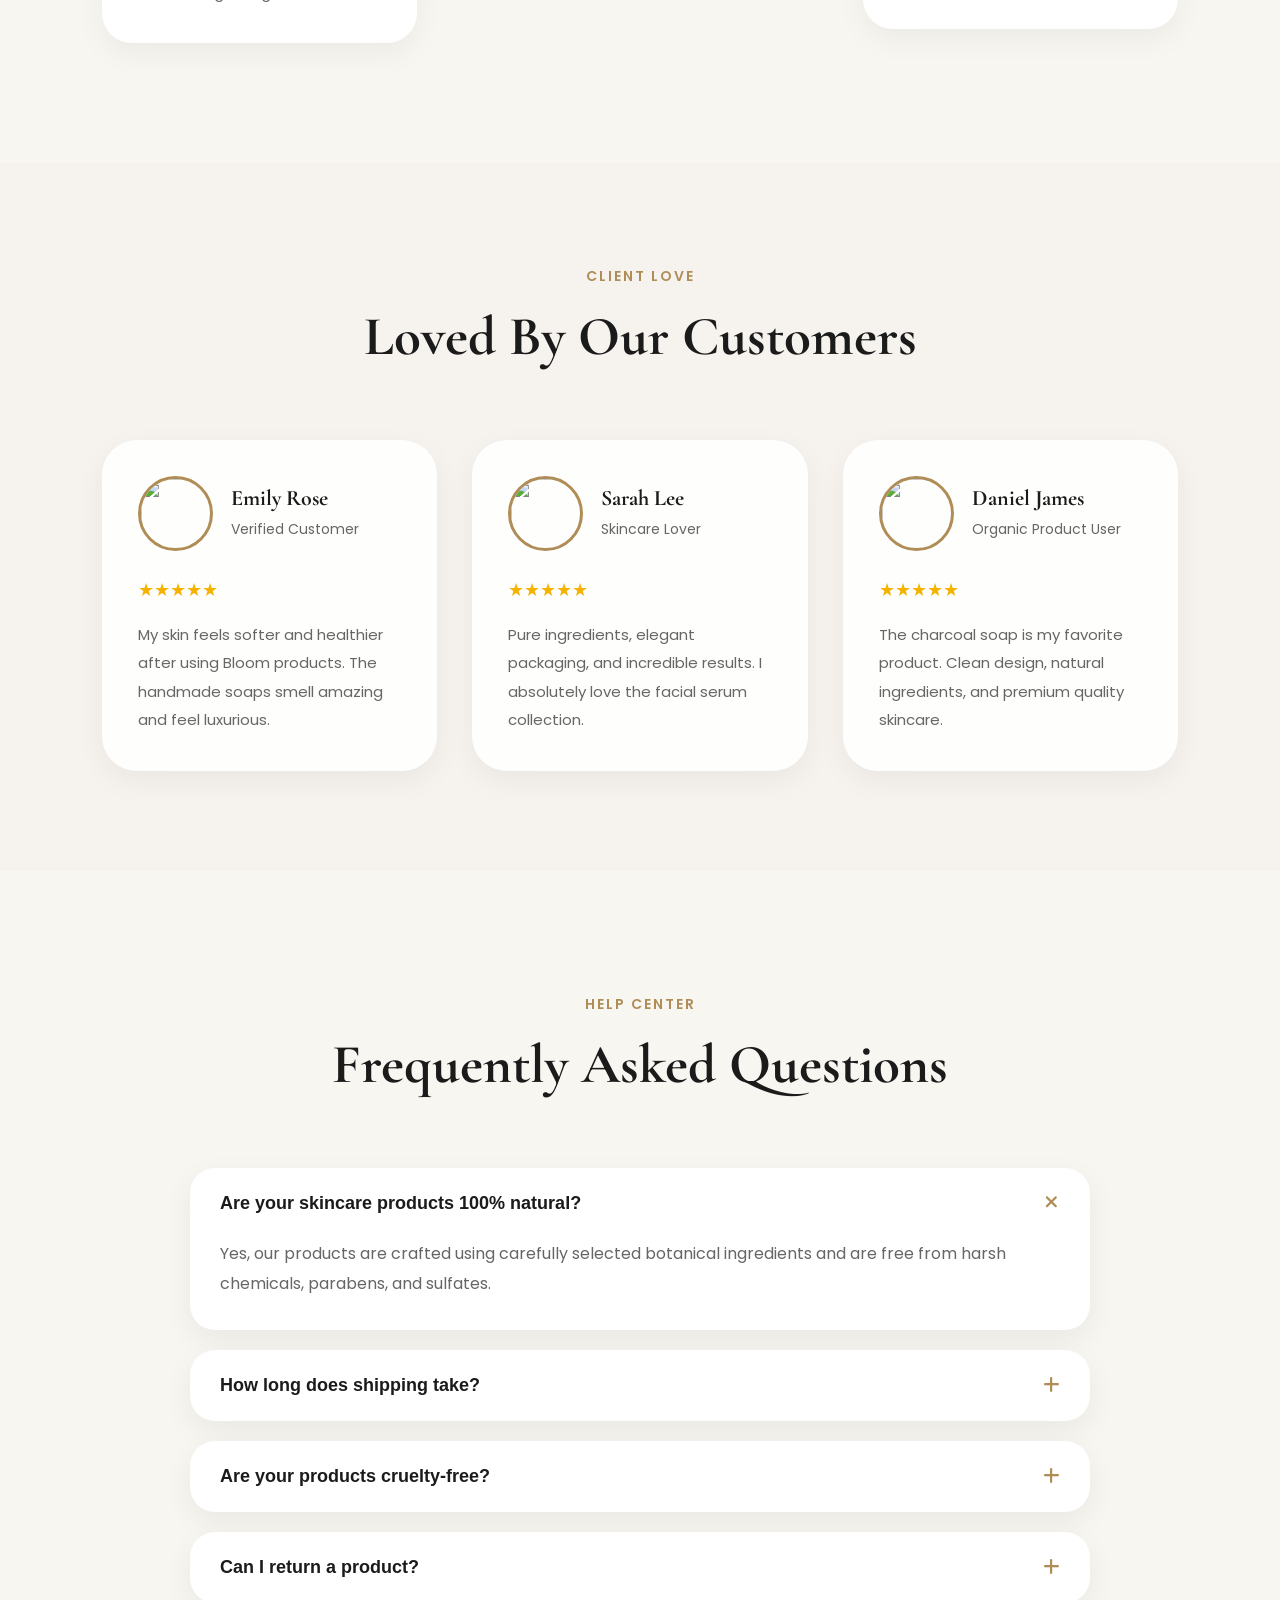
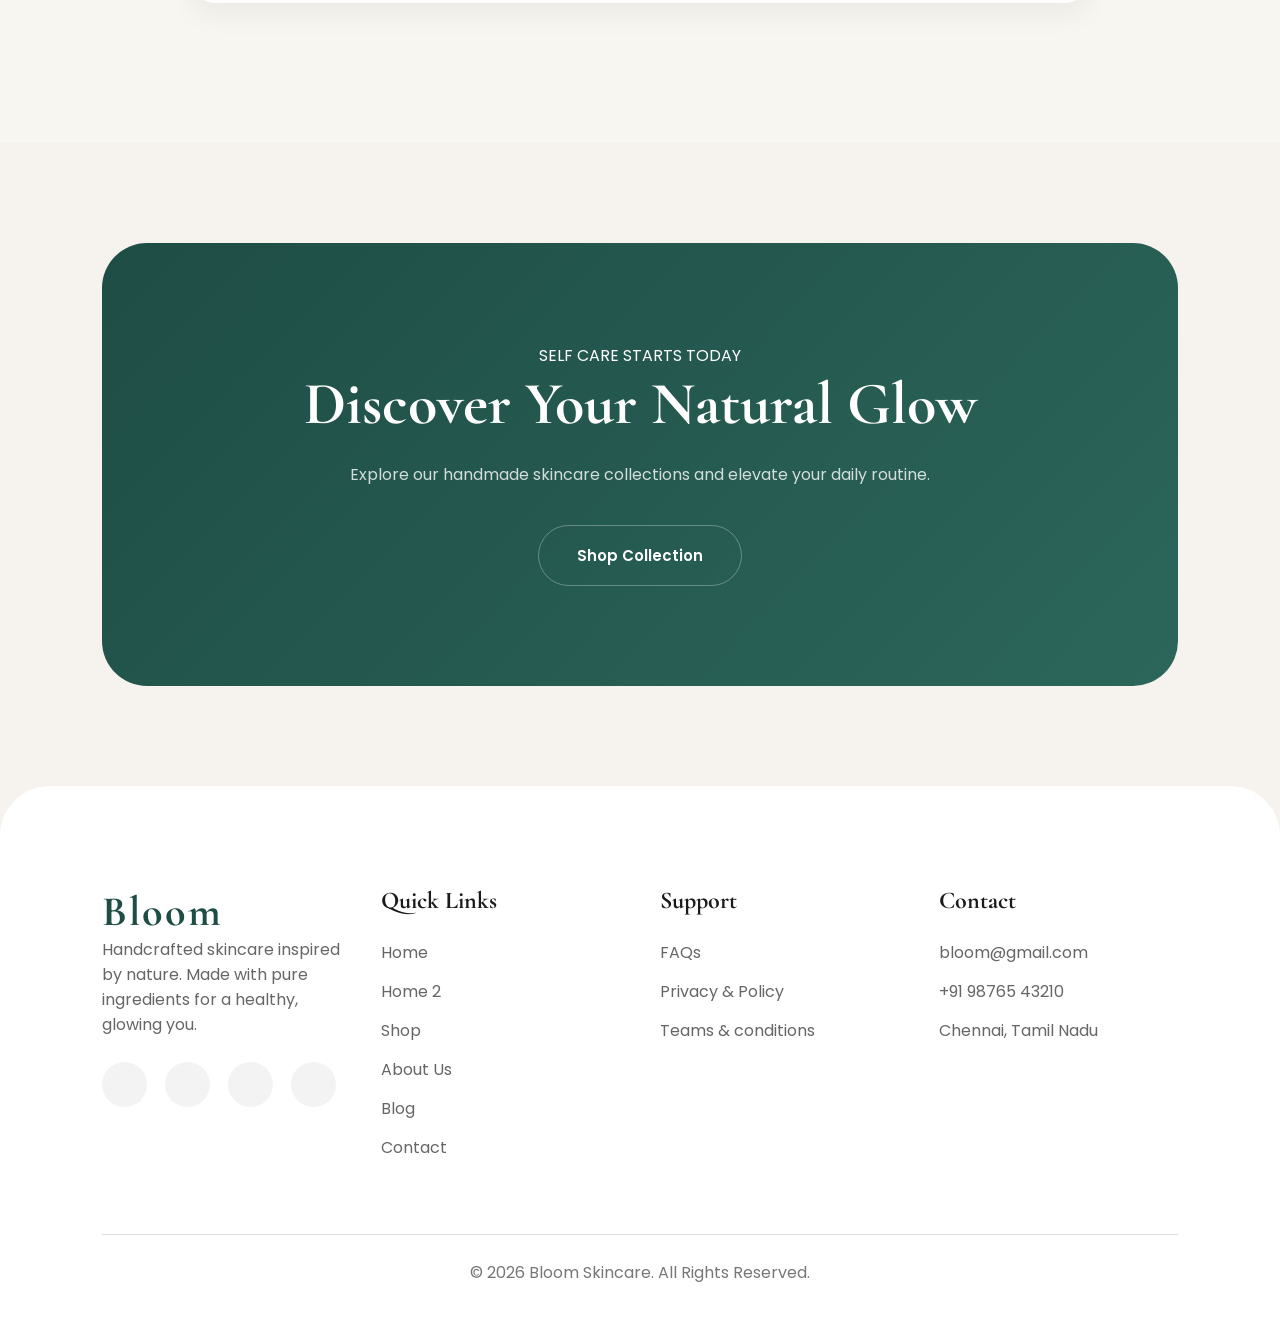
==== commit b8322fec: "Update index.html" ====
--- a/index.html
+++ b/index.html
@@ -123,7 +123,7 @@
                     Shop Now
                 </a>
 
-                <a href="aboutusb.html" class="hero-btn secondary-btn">
+                <a href="index2b.html" class="hero-btn secondary-btn">
                     Explore More
                 </a>
 
--- a/style.css
+++ b/style.css
@@ -5590,16 +5590,16 @@
 
 body.dark-mode .faq-item {
 
-    background: #252525;
+    background: #191818;
 }
 
 body.dark-mode .faq-question {
 
     background: linear-gradient(135deg,
-            #1E4D45,
+            #000000,
             #d4b472);
 
-    color: #111;
+    color: #ffffff;
 }
 
 body.dark-mode .faq-answer {
@@ -5860,3 +5860,361 @@
     display: none;
     /* Chrome, Safari, Edge */
 }
+
+/* ===================================
+FAQ SECTION
+=================================== */
+
+.faqs-section {
+    padding: 120px 8%;
+    background: #f8f6f1;
+}
+
+.faqs-container {
+    max-width: 900px;
+    margin: auto;
+}
+
+.faqs-item {
+    background: #fff;
+    border-radius: 25px;
+    margin-bottom: 20px;
+    overflow: hidden;
+    box-shadow: 0 10px 30px rgba(0, 0, 0, .06);
+    transition: .4s;
+}
+
+.faqs-item:hover {
+    transform: translateY(-5px);
+}
+
+.faqs-question {
+    width: 100%;
+    border: none;
+    background: transparent;
+    padding: 25px 30px;
+    display: flex;
+    justify-content: space-between;
+    align-items: center;
+    cursor: pointer;
+    font-size: 18px;
+    font-weight: 600;
+    color: var(--text-color);
+    text-align: left;
+}
+
+.faqs-question i {
+    color: var(--secondary-color);
+    transition: .4s;
+    font-size: 18px;
+}
+
+.faqs-answer {
+    max-height: 0;
+    overflow: hidden;
+    transition: max-height .4s ease;
+}
+
+.faqs-answer p {
+    padding: 0 30px 30px;
+    color: var(--light-text);
+    line-height: 1.9;
+}
+
+.faqs-item.active .faqs-answer {
+    max-height: 200px;
+}
+
+.faqs-item.active .faqs-question i {
+    transform: rotate(45deg);
+}
+
+/* ===================================
+FAQ DARK MODE - LUXURY GOLD
+=================================== */
+
+body.dark-mode .faqs-section {
+    background: #0f0f0f;
+}
+
+body.dark-mode .faqs-item {
+
+    background: linear-gradient(135deg,
+            rgba(212, 176, 106, 0.18),
+            rgba(176, 141, 87, 0.08));
+
+    border: 1px solid rgba(212, 176, 106, 0.35);
+
+    box-shadow:
+        0 10px 30px rgba(212, 176, 106, 0.08);
+}
+
+body.dark-mode .faqs-question {
+
+    color: #f7e6bc;
+
+    font-weight: 600;
+}
+
+body.dark-mode .faqs-question i {
+
+    color: #d4b06a;
+}
+
+body.dark-mode .faqs-answer p {
+
+    color: rgba(255, 255, 255, .78);
+}
+
+body.dark-mode .faqs-item:hover {
+
+    transform: translateY(-6px);
+
+    border-color: #d4b06a;
+
+
+}
+
+
+/* ===================================
+MOBILE
+=================================== */
+
+@media (max-width:768px) {
+
+    .faqs-section {
+        padding: 80px 5%;
+    }
+
+    .faqs-question {
+        font-size: 16px;
+        padding: 22px;
+    }
+
+    .faqs-answer p {
+        padding: 0 22px 22px;
+    }
+}
+
+/* ===================================
+FAQ DARK MODE
+=================================== */
+
+body.dark-mode .faqs-item {
+    background: #151515 !important;
+    border: 1px solid rgba(255, 255, 255, 0.08);
+    box-shadow: none;
+}
+
+body.dark-mode .faqs-question {
+    background: #151515 !important;
+    color: #ffffff !important;
+}
+
+body.dark-mode .faqs-answer {
+    background: #151515 !important;
+}
+
+body.dark-mode .faqs-answer p {
+    color: #d0d0d0 !important;
+}
+
+body.dark-mode .faqs-question i {
+    color: #d4b06a !important;
+}
+
+/* ===================================
+WHY CHOOSE BLOOM
+=================================== */
+
+.why-bloom {
+    padding: 120px 8%;
+    background: #f8f6f1;
+}
+
+.why-grid {
+    display: grid;
+    grid-template-columns: repeat(4, 1fr);
+    gap: 30px;
+    margin-top: 60px;
+}
+
+.why-card {
+    background: #fff;
+    padding: 40px 30px;
+    border-radius: 25px;
+    text-align: center;
+    box-shadow: 0 10px 30px rgba(0, 0, 0, .06);
+    transition: .4s;
+}
+
+.why-card:hover {
+    transform: translateY(-10px);
+}
+
+.why-card i {
+    font-size: 50px;
+    color: #1E4D45;
+    margin-bottom: 20px;
+}
+
+.why-card h3 {
+    margin-bottom: 15px;
+    font-size: 22px;
+}
+
+.why-card p {
+    line-height: 1.8;
+    color: var(--light-text);
+}
+
+/* DARK MODE */
+
+body.dark-mode .why-bloom {
+    background: #0f0f0f;
+}
+
+body.dark-mode .why-card {
+    background: #151515;
+    border: 1px solid rgba(255, 255, 255, .08);
+}
+
+body.dark-mode .why-card h3 {
+    color: #fff;
+}
+
+body.dark-mode .why-card p {
+    color: #bbb;
+}
+
+body.dark-mode .why-card i {
+    color: #87a88e;
+}
+
+/* MOBILE */
+
+@media (max-width: 991px) {
+
+    .why-grid {
+        grid-template-columns: repeat(2, 1fr);
+    }
+
+}
+
+@media (max-width: 768px) {
+
+    .why-grid {
+        grid-template-columns: 1fr;
+    }
+
+}
+
+/* ===================================
+CONTACT BENEFITS
+=================================== */
+
+.contact-benefits {
+
+    padding: 120px 8%;
+
+    background: #f8f6f1;
+}
+
+.benefits-grid {
+
+    display: grid;
+
+    grid-template-columns: repeat(4, 1fr);
+
+    gap: 30px;
+
+    margin-top: 60px;
+}
+
+.benefit-card {
+
+    background: #fff;
+
+    padding: 40px 30px;
+
+    border-radius: 25px;
+
+    text-align: center;
+
+    box-shadow: 0 10px 30px rgba(0, 0, 0, .06);
+
+    transition: .4s;
+}
+
+.benefit-card:hover {
+
+    transform: translateY(-10px);
+}
+
+.benefit-card i {
+
+    font-size: 50px;
+
+    color: #1E4D45;
+
+    margin-bottom: 20px;
+}
+
+.benefit-card h3 {
+
+    margin-bottom: 15px;
+}
+
+.benefit-card p {
+
+    line-height: 1.8;
+
+    color: var(--light-text);
+}
+
+/* DARK MODE */
+
+body.dark-mode .contact-benefits {
+
+    background: #0f0f0f;
+}
+
+body.dark-mode .benefit-card {
+
+    background: #151515;
+
+    border: 1px solid rgba(255, 255, 255, .08);
+}
+
+body.dark-mode .benefit-card h3 {
+
+    color: #fff;
+}
+
+body.dark-mode .benefit-card p {
+
+    color: #bbb;
+}
+
+body.dark-mode .benefit-card i {
+
+    color: #87a88e;
+}
+
+/* MOBILE */
+
+@media (max-width: 991px) {
+
+    .benefits-grid {
+
+        grid-template-columns: repeat(2, 1fr);
+    }
+}
+
+@media (max-width:768px) {
+
+    .benefits-grid {
+
+        grid-template-columns: 1fr;
+    }
+}
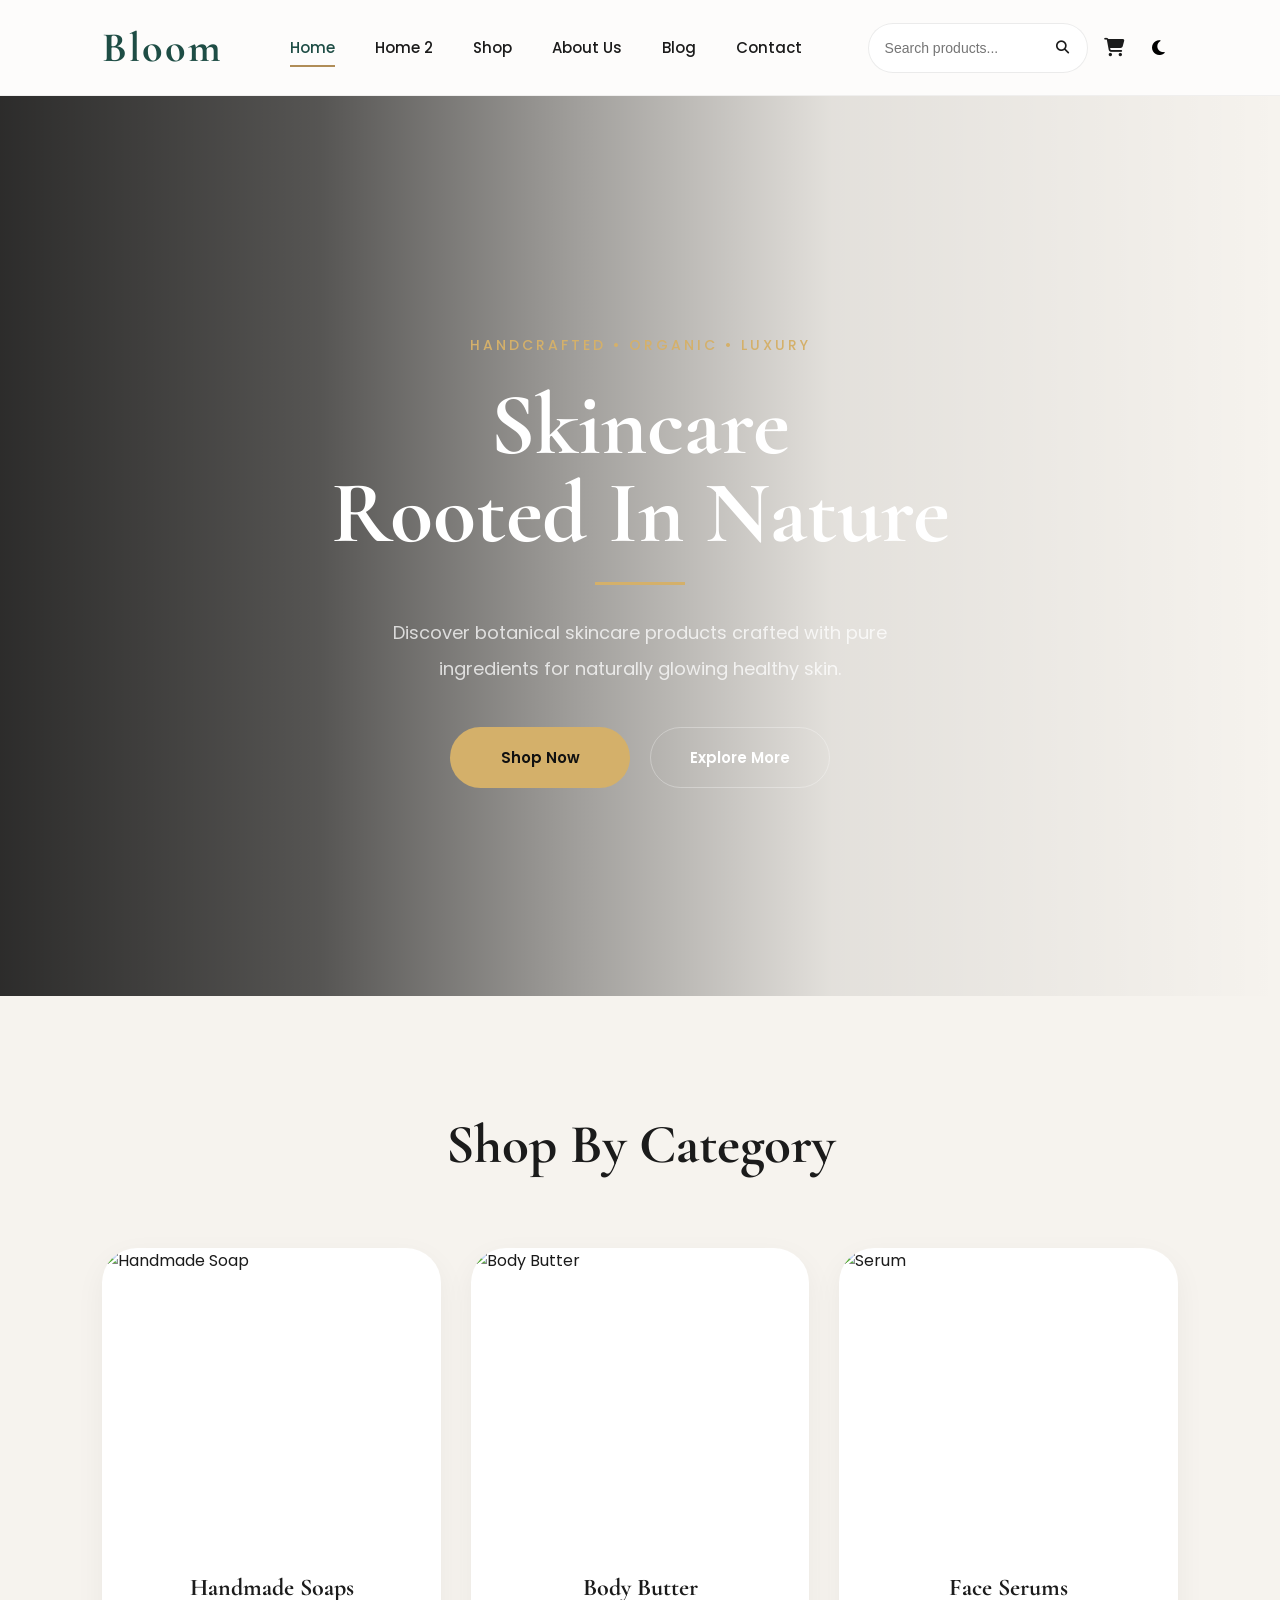
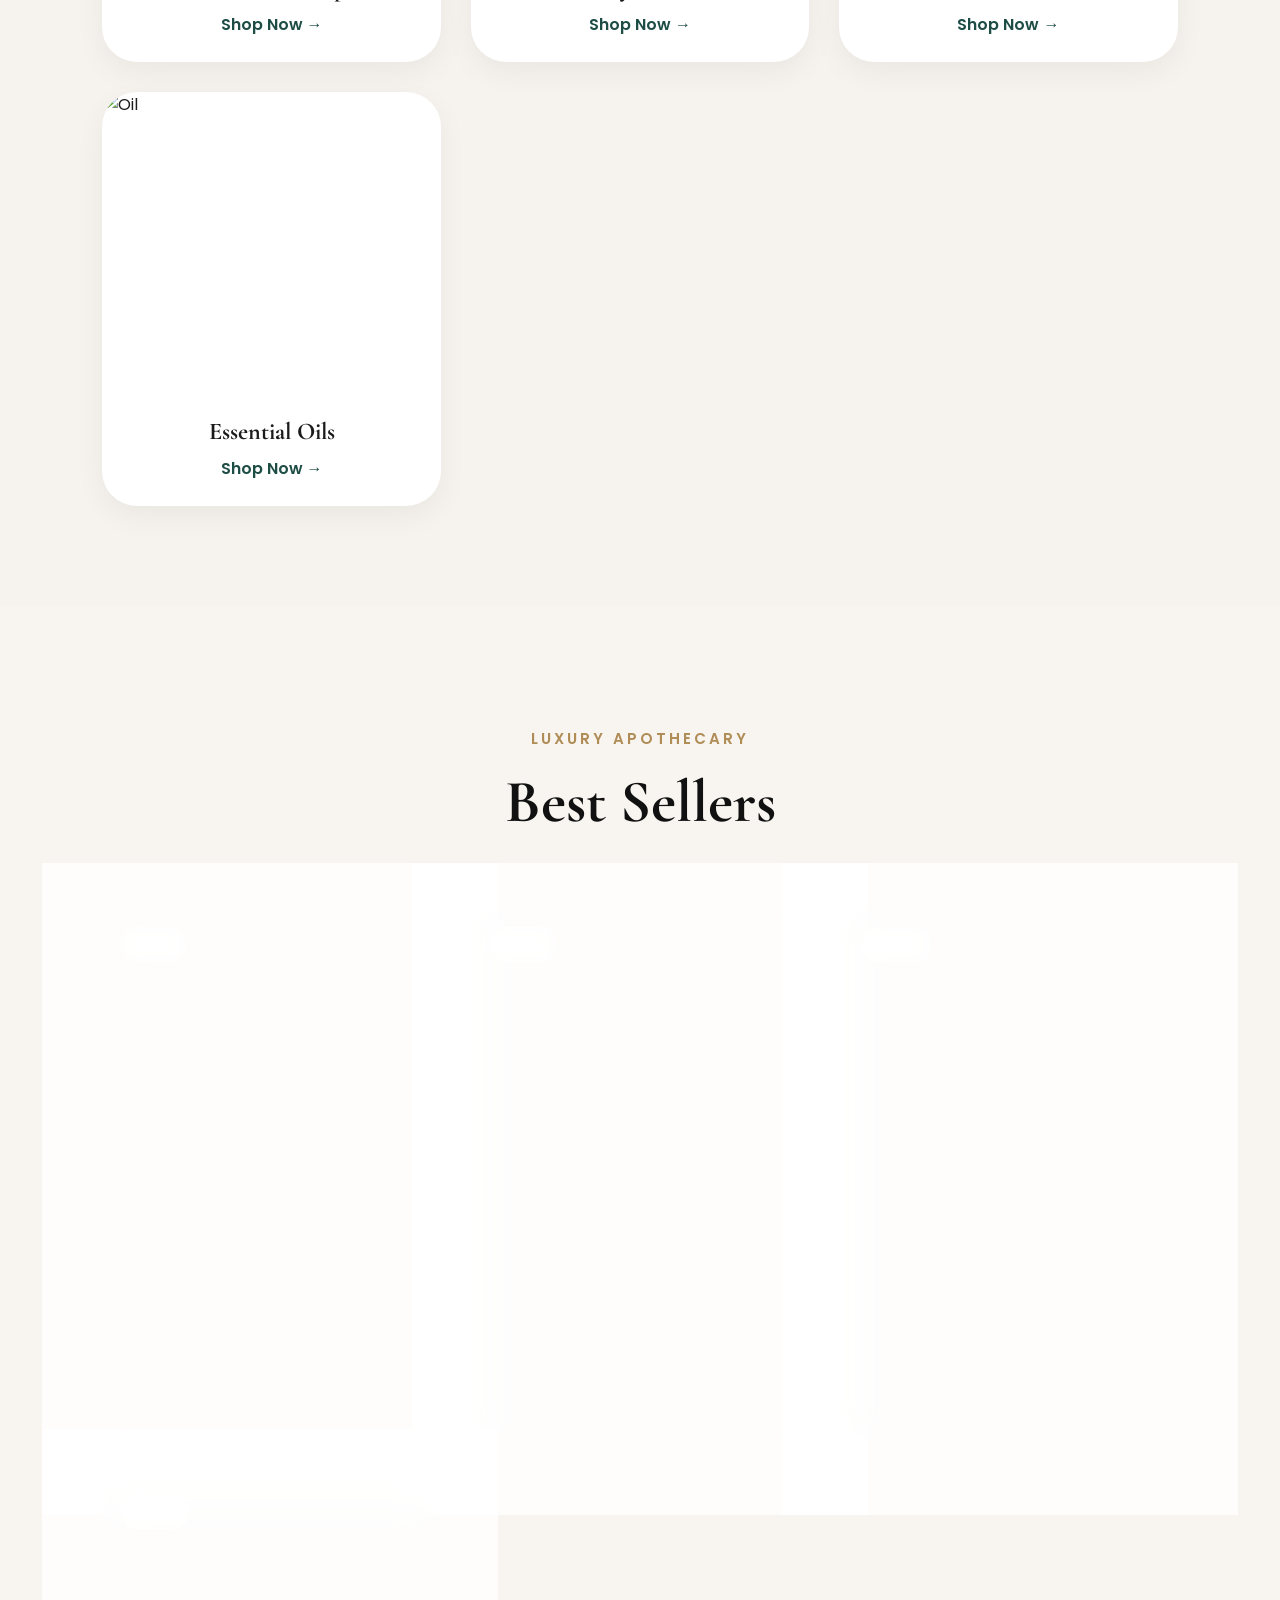
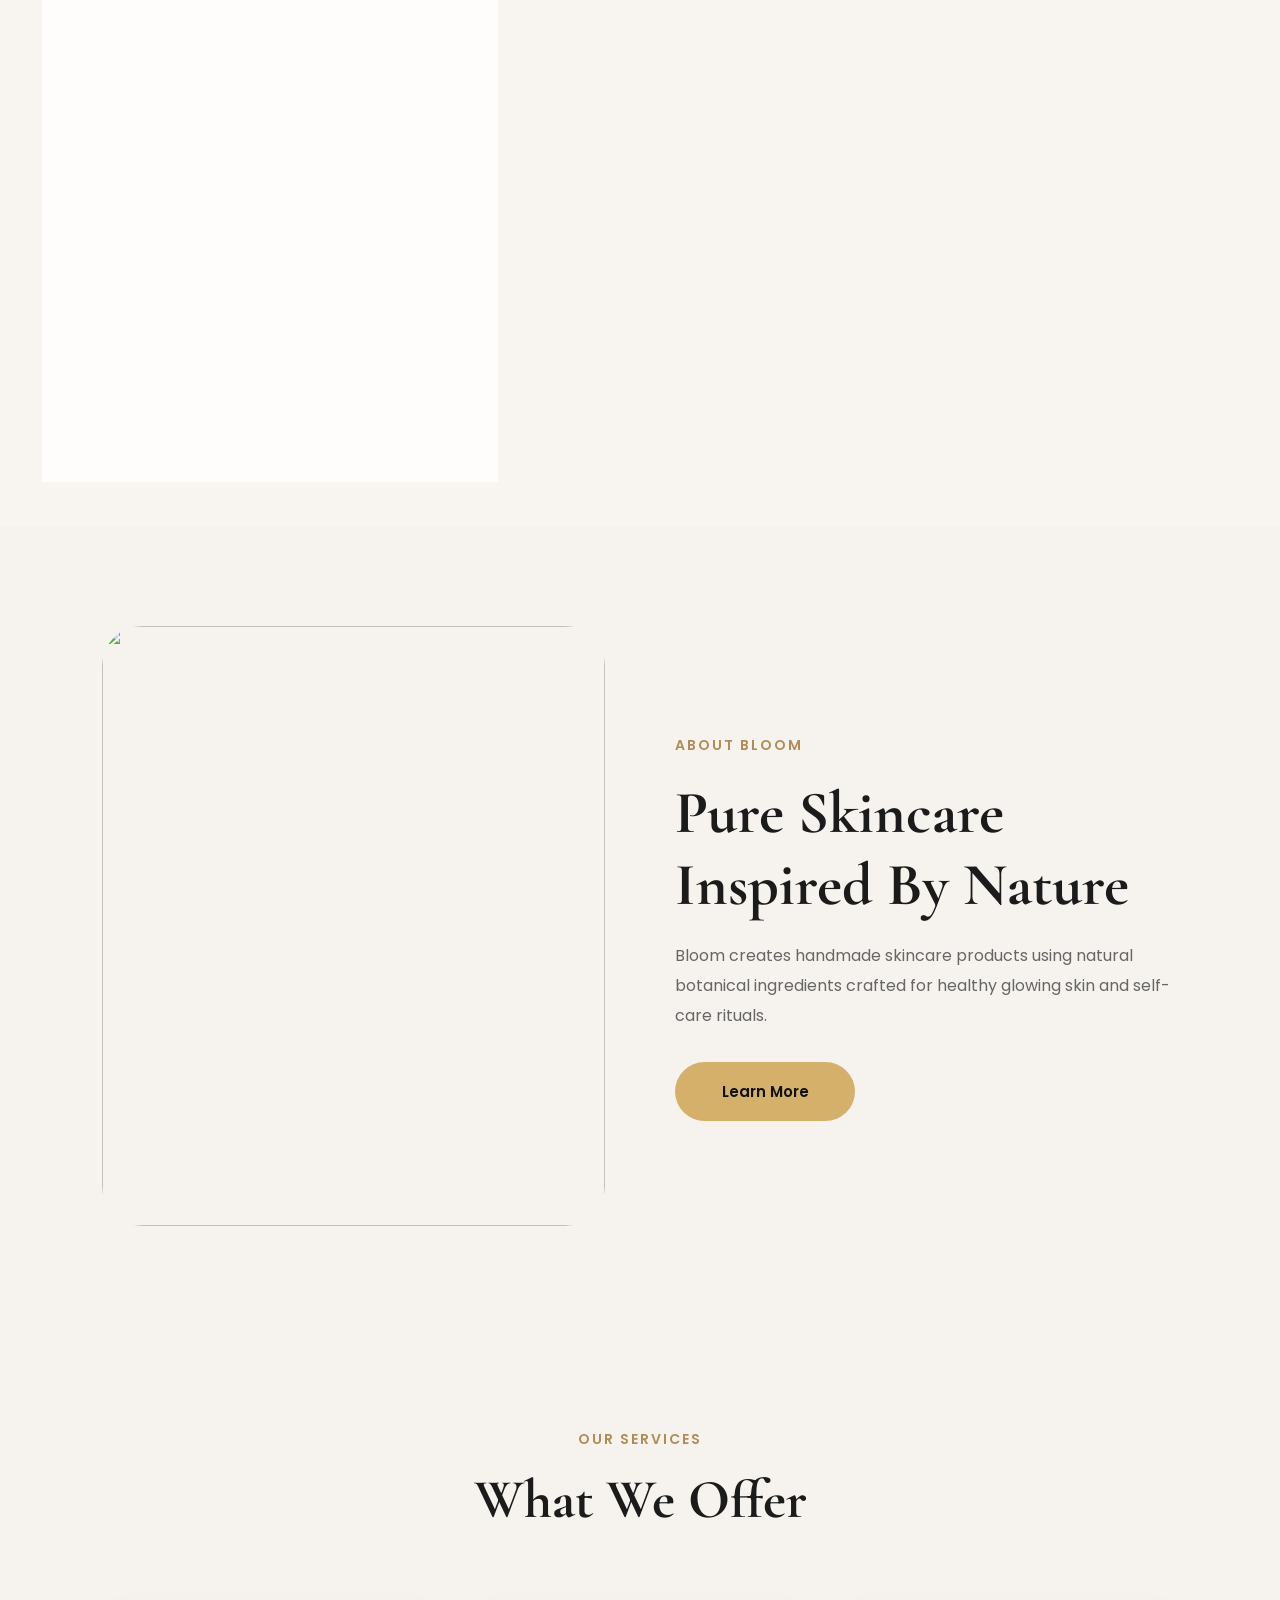
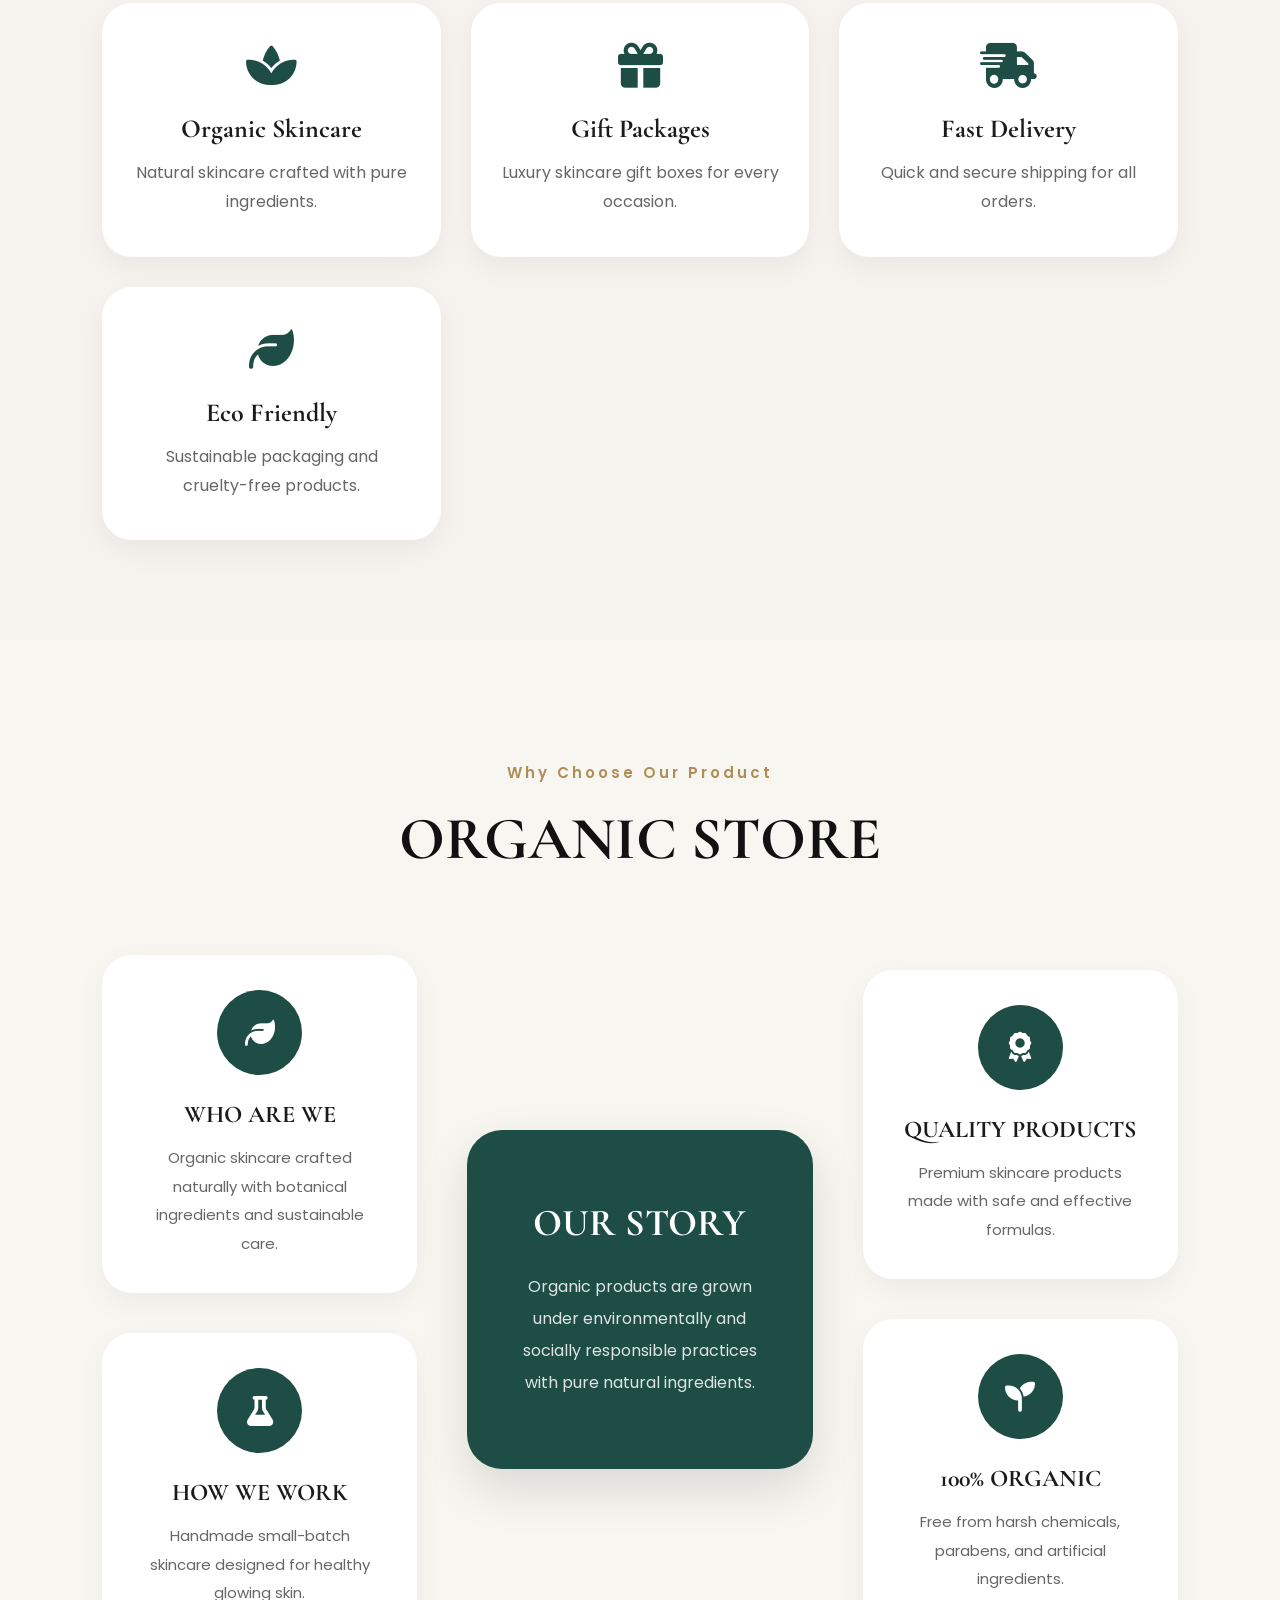
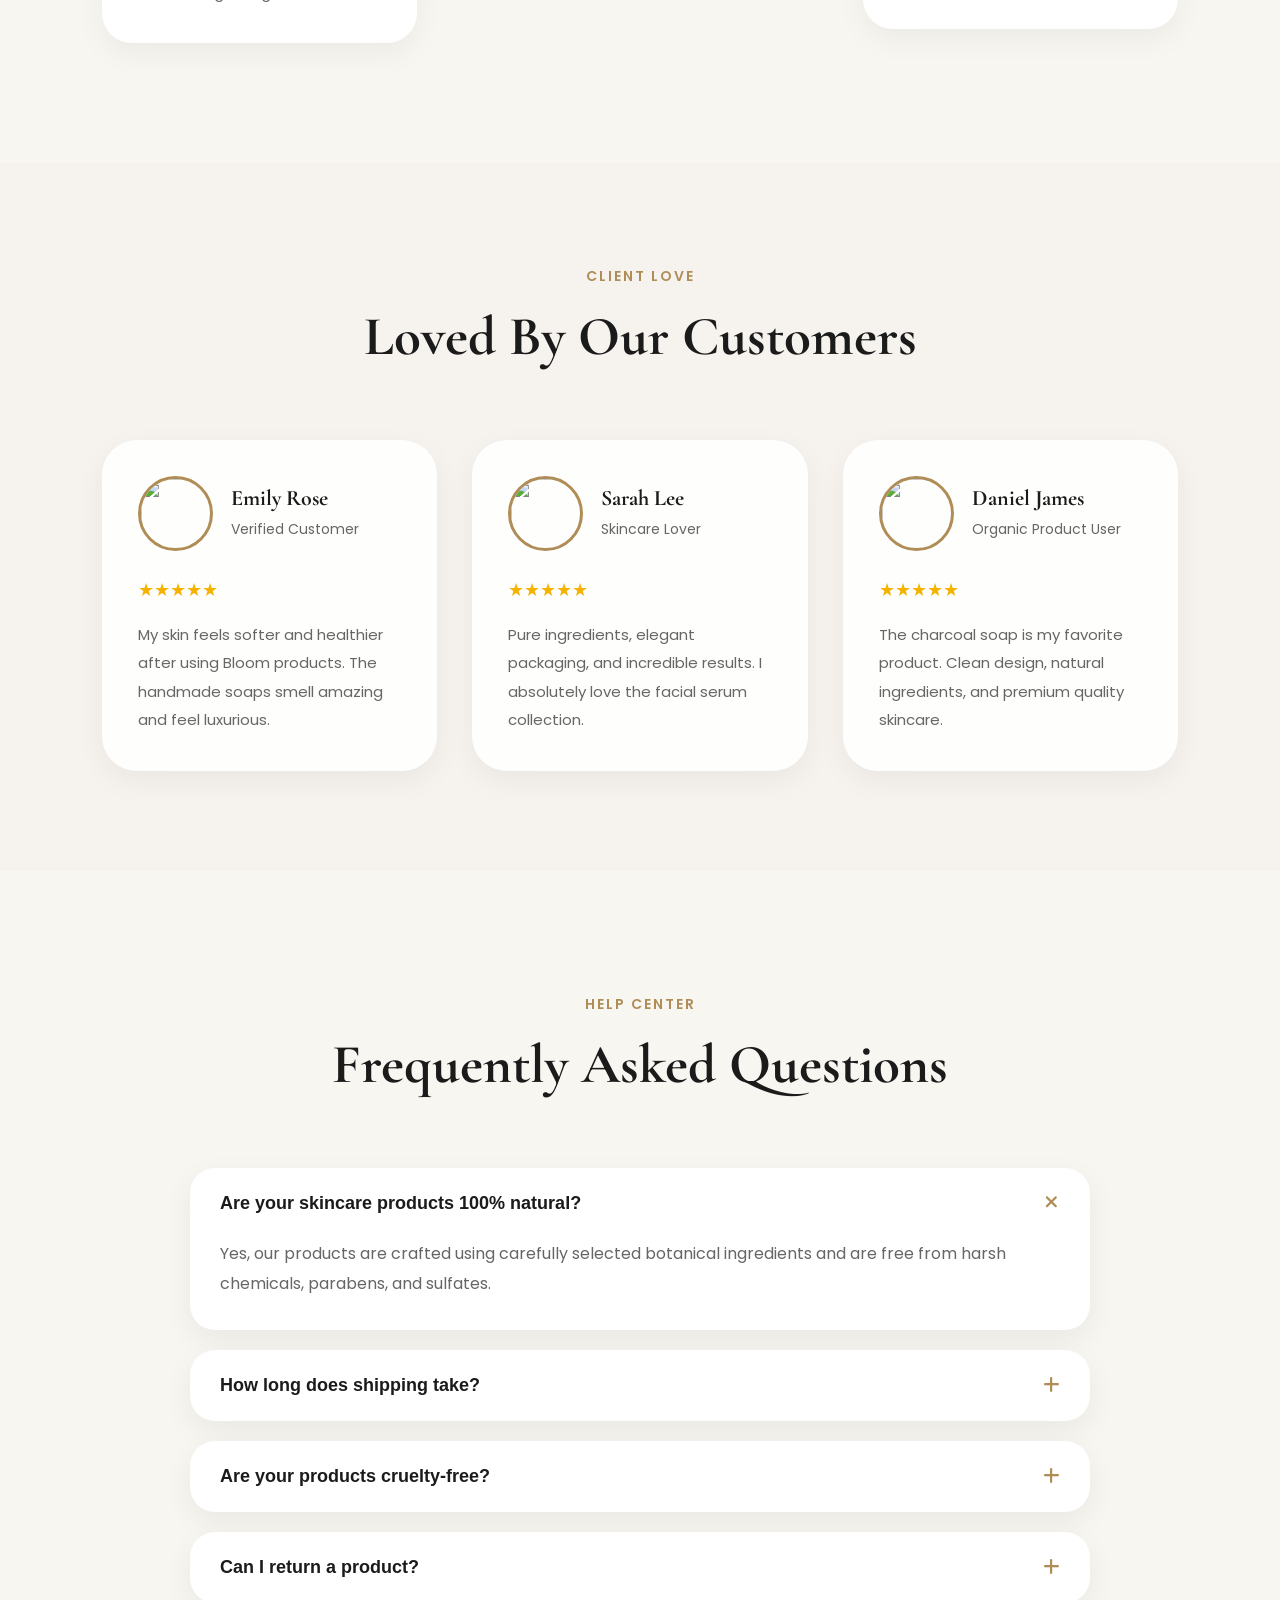
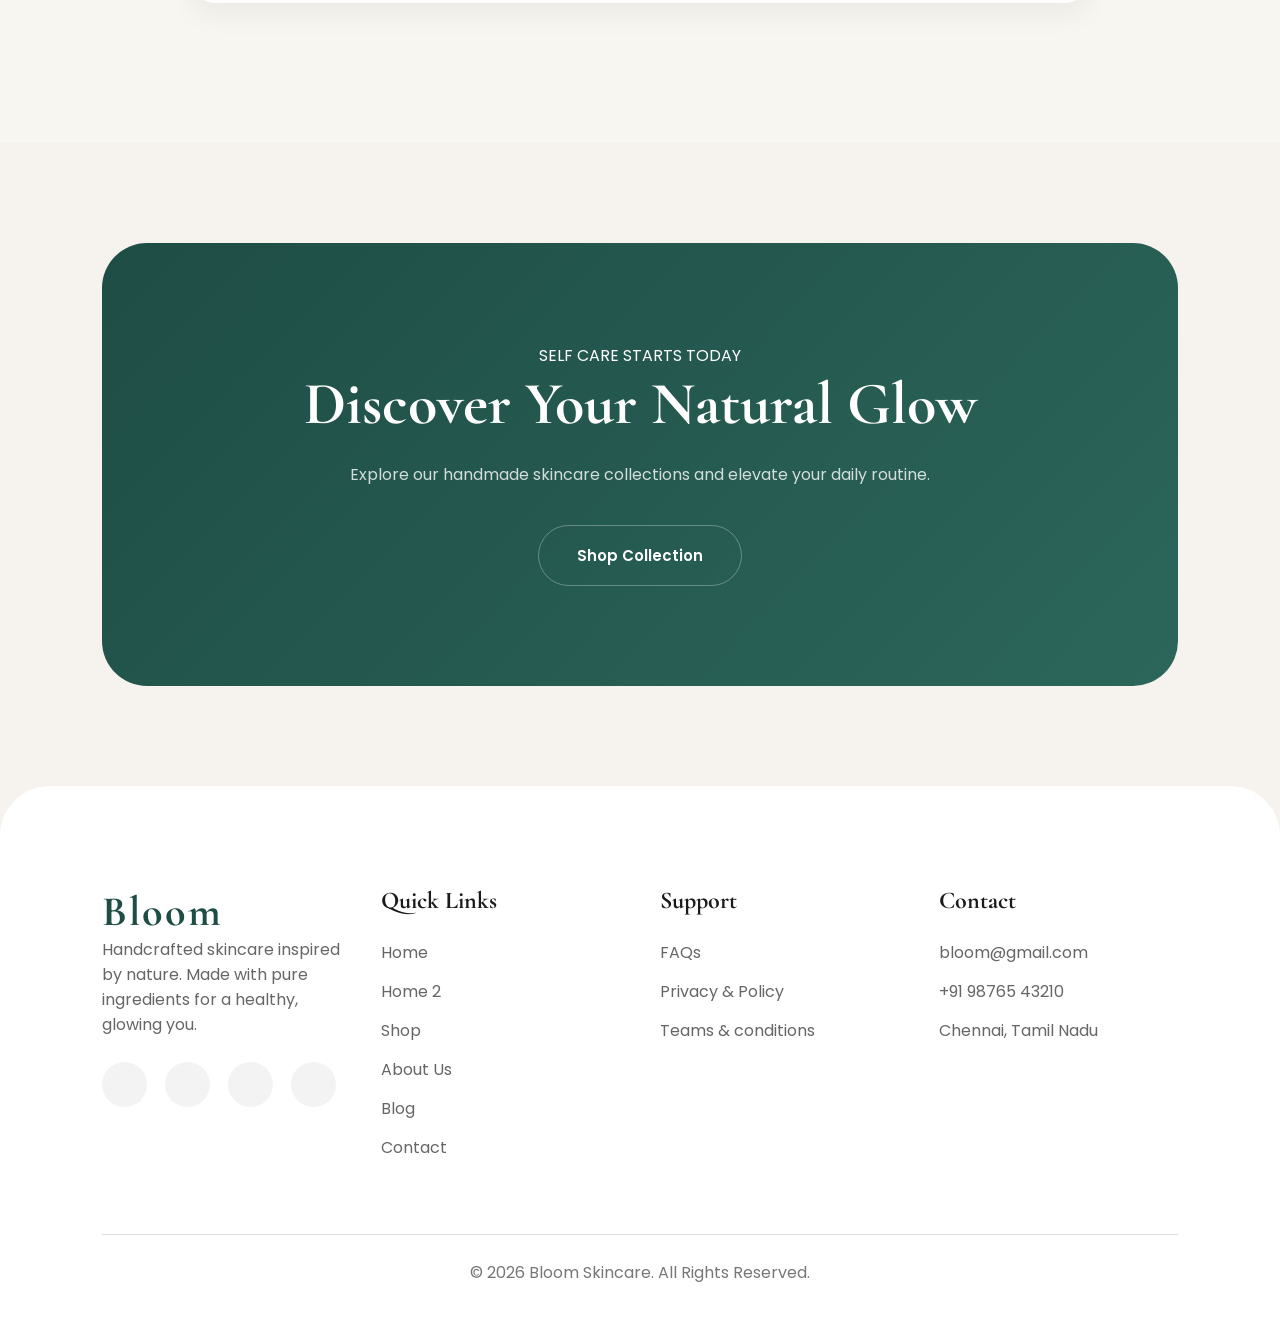
==== commit 90e18e35: "Update index.html" ====
--- a/index.html
+++ b/index.html
@@ -5,7 +5,9 @@
     <meta charset="UTF-8">
     <meta name="viewport" content="width=device-width, initial-scale=1.0">
     <title>Bloom Skincare</title>
-
+    <!-- Favicon -->
+<link rel="icon" type="image/png" href="./bloom2.png?v=10">
+<link rel="shortcut icon" href="./bloom2.png?v=10">
     <!-- CSS -->
     <link rel="stylesheet" href="style.css">
 
@@ -111,7 +113,7 @@
                 Skincare <br>
                 Rooted In Nature
             </h1>
-
+            <div class="line"></div>
             <p>
                 Discover botanical skincare products crafted with
                 pure ingredients for naturally glowing healthy skin.
--- a/style.css
+++ b/style.css
@@ -371,9 +371,9 @@
     padding: 180px 8% 100px;
 
     display: flex;
-
+    justify-content: center;
     align-items: center;
-
+    text-align: center;
     position: relative;
 
     overflow: hidden;
@@ -399,8 +399,16 @@
 
 .hero-content {
 
+    max-width: 1000px;
+
     color: white;
 
+    display: flex;
+    flex-direction: column;
+    align-items: center;
+
+    margin: 0 auto;
+
     z-index: 2;
 }
 
@@ -426,6 +434,17 @@
     font-family: 'Cormorant Garamond', serif;
 }
 
+.line {
+
+
+    width: 90px;
+    height: 3px;
+
+    background: #D4B06A;
+
+    margin: 0 auto 30px;
+}
+
 .hero-content p {
 
     color: rgba(255, 255, 255, .75);
@@ -436,7 +455,7 @@
 
     max-width: 520px;
 
-    margin-bottom: 40px;
+    margin: 0 auto 40px;
 }
 
 
@@ -1860,17 +1879,17 @@
 .about-page {
 
     min-height: 100vh;
-
     width: 100%;
 
     padding: 180px 8% 100px;
 
     display: flex;
-
+    justify-content: center;
+    /* Horizontal center */
     align-items: center;
+    /* Vertical center */
 
     position: relative;
-
     overflow: hidden;
 
     background:
@@ -1882,10 +1901,9 @@
             rgba(0, 0, 0, 0) 100%),
 
         url("https://i.pinimg.com/1200x/0a/1e/3c/0a1e3c704d0b4c1649a24f7935f168df.jpg");
+
     background-size: cover;
-
     background-position: center;
-
     background-repeat: no-repeat;
 }
 
@@ -1897,7 +1915,7 @@
     width: 100%;
 
     display: flex;
-
+    justify-content: center;
     align-items: center;
 }
 
@@ -1906,17 +1924,20 @@
 
 .about-page-content {
 
-    max-width: 620px;
-
+    max-width: 900px;
+
+    text-align: center;
     color: white;
 
     z-index: 2;
+
+    margin: 0 auto;
 }
 
 .about-page-content span {
 
     color: #d4b06a;
-
+    text-align: center;
     letter-spacing: 3px;
 
     font-size: 14px;
@@ -1942,7 +1963,7 @@
 
     background: #d4b06a;
 
-    margin-bottom: 35px;
+    margin: 0 auto 35px;
 }
 
 .about-page-content p {
@@ -1950,14 +1971,12 @@
     color: rgba(255, 255, 255, .82);
 
     line-height: 2;
-
     font-size: 18px;
 
-    margin-bottom: 45px;
-
     max-width: 520px;
-}
-
+
+    margin: 0 auto 45px;
+}
 
 /* REMOVE OLD IMAGE BOX */
 
@@ -2489,33 +2508,28 @@
 .contact-hero {
 
     min-height: 100vh;
-
     width: 100%;
 
     display: flex;
 
     justify-content: center;
+    /* vertical center */
     align-items: center;
-
-    text-align: center;
+    /* left side */
 
     padding: 180px 8% 100px;
 
     position: relative;
-
     overflow: hidden;
 
     background:
         linear-gradient(to bottom,
             rgba(0, 0, 0, .35),
             rgba(0, 0, 0, .55)),
-
-        url("https://i.pinimg.com/1200x/ac/27/63/ac2763c26584e915ac4f09ed21fe8e41.jpg");
+        url("https://i.pinimg.com/1200x/64/22/0a/64220ac2d29b1d4de88c0b09ffc86599.jpg");
 
     background-size: cover;
-
     background-position: center;
-
     background-repeat: no-repeat;
 }
 
@@ -2557,23 +2571,23 @@
 /* HERO CONTENT */
 
 .contact-hero-wrapper {
+
     position: relative;
-
     z-index: 5;
 
     width: 100%;
-    height: 100%;
+    max-width: none;
 
     display: flex;
-
     flex-direction: column;
 
+    align-items: center;
     justify-content: center;
-    align-items: center;
 
     text-align: center;
-
-    padding: 0 8%;
+    padding-left: 0;
+    /* remove extra spacing */
+    margin-left: 0;
 }
 
 .contact-hero-wrapper span {
@@ -2605,7 +2619,8 @@
 
     background: #D4B06A;
 
-    margin: 0 auto 30px;
+    margin: 0 0 30px 0;
+    /* left aligned */
 }
 
 .contact-hero-wrapper p {
@@ -3037,7 +3052,7 @@
     min-height: 100vh;
     width: 100%;
 
-    padding: 140px 8% 80px;
+    padding: 120px 8%;
 
     display: flex;
     justify-content: center;
@@ -3052,13 +3067,23 @@
         linear-gradient(to right,
             rgba(0, 0, 0, .72),
             rgba(0, 0, 0, .45)),
-        url("https://i.pinimg.com/1200x/9a/1a/1f/9a1a1fa8372397b53683300afeb3042c.jpg");
+        url("https://i.pinimg.com/1200x/fc/17/a2/fc17a26328c973e25c22f13ddf10b131.jpg");
 
     background-size: cover;
     background-position: center;
     background-repeat: no-repeat;
 }
 
+.blog-hero-content {
+
+    max-width: 1000px;
+    margin: 0 auto;
+
+    display: flex;
+    flex-direction: column;
+    align-items: center;
+}
+
 .blog-hero-content span {
 
     color: #d4b06a;
@@ -3072,20 +3097,25 @@
 
 .blog-hero-content h1 {
 
-    font-size: 80px;
+    font-size: 90px;
 
     color: white;
 
     margin: 20px 0;
 
     font-family: 'Cormorant Garamond', serif;
+
+    line-height: 1.05;
+
+    white-space: nowrap;
+    /* keeps title on one line */
 }
 
 .blog-hero-content p {
 
     max-width: 700px;
 
-    margin: auto;
+    margin: 0 auto;
 
     color: rgba(255, 255, 255, .85);
 
@@ -3099,8 +3129,10 @@
 =================================== */
 
 .blog-section {
-
-    padding: 80px 8%;
+    padding-top: 20px;
+    padding-bottom: 60px;
+    padding-left: 8%;
+    padding-right: 8%;
 }
 
 .blog-section .blog-grid {
@@ -3126,11 +3158,20 @@
     justify-content: space-between;
     align-items: center;
 
-    gap: 30px;
+    gap: 10px;
 
     flex-wrap: wrap;
 
-    margin-bottom: 60px;
+    margin-bottom: 10px;
+}
+
+.blog-grid {
+    margin-top: 0;
+    padding-top: 0;
+}
+
+.blog-top-bar {
+    margin-bottom: 10px !important;
 }
 
 /* ===================================
@@ -3214,6 +3255,40 @@
     font-size: 20px;
 
     color: #0f5b4f;
+}
+
+/* ===================================
+   REMOVE LARGE BLOG GAPS
+=================================== */
+
+/* Hero section smaller */
+.blog-hero {
+    min-height: 100vh !important;
+    padding: 120px 8% 30px !important;
+}
+
+/* Featured section spacing */
+.featured-blog {
+    margin-bottom: 20px !important;
+}
+
+/* Blog section spacing */
+.blog-section {
+    padding-top: 0 !important;
+    margin-top: -40px !important;
+}
+
+/* Search & filter area */
+.blog-top-bar {
+    margin-top: 0 !important;
+    margin-bottom: 15px !important;
+    gap: 15px !important;
+}
+
+/* Blog cards closer */
+.blog-grid {
+    margin-top: 0 !important;
+    padding-top: 0 !important;
 }
 
 /* ===================================
@@ -3526,7 +3601,7 @@
 
 .featured-blog {
 
-    margin-bottom: 100px;
+    margin-bottom: 40px;
 
     background: white;
 
@@ -4260,6 +4335,21 @@
 
 }
 
+@media (max-width: 768px) {
+
+    .blog-hero-content h1 {
+
+        font-size: 56px;
+
+        white-space: normal;
+    }
+
+    .blog-hero-content p {
+
+        font-size: 16px;
+    }
+}
+
 /* MOBILE */
 
 @media(max-width:991px) {
@@ -4406,7 +4496,7 @@
         linear-gradient(rgba(0, 0, 0, .55),
             rgba(0, 0, 0, .55)),
 
-        url("https://i.pinimg.com/1200x/ac/27/63/ac2763c26584e915ac4f09ed21fe8e41.jpg");
+        url("https://i.pinimg.com/1200x/64/22/0a/64220ac2d29b1d4de88c0b09ffc86599.jpg");
 
     background-size: cover !important;
     background-position: center !important;
@@ -4423,7 +4513,7 @@
         linear-gradient(rgba(0, 0, 0, .60),
             rgba(0, 0, 0, .60)),
 
-        url("https://i.pinimg.com/1200x/9a/1a/1f/9a1a1fa8372397b53683300afeb3042c.jpg");
+        url("https://i.pinimg.com/1200x/fc/17/a2/fc17a26328c973e25c22f13ddf10b131.jpg");
 
     background-size: cover !important;
     background-position: center !important;
@@ -4470,16 +4560,6 @@
 body.dark-mode .blog-detail-hero h1 {
 
     color: #f5efe6 !important;
-}
-
-/* ===================================
-   ALL SECTIONS
-=================================== */
-
-body.dark-mode section:not(.hero-section):not(.about-page):not(.contact-hero):not(.blog-hero):not(.blog-detail-hero):not(.shop-hero):not(.cart-hero),
-body.dark-mode footer {
-
-    background: #111111 !important;
 }
 
 /* ===================================
@@ -4531,7 +4611,8 @@
 body.dark-mode .terms-card,
 body.dark-mode .policy-card,
 body.dark-mode .faq-card,
-body.dark-mode .popup-content {
+body.dark-mode .popup-content,
+body.dark-mode footer {
 
     background: #232323 !important;
 }
@@ -6218,3 +6299,376 @@
         grid-template-columns: 1fr;
     }
 }
+
+/* KEEP BACKGROUND IMAGES IN DARK MODE */
+
+body.dark-mode .luxury-products {
+
+    background:
+        linear-gradient(rgba(0, 0, 0, 0.90),
+            rgba(0, 0, 0, 0.90)),
+
+        url("https://images.unsplash.com/photo-1506744038136-46273834b3fb?q=80&w=1600&auto=format&fit=crop") !important;
+
+    background-size: cover;
+    background-position: center;
+}
+
+body.dark-mode .why-bloom {
+
+    background:
+        linear-gradient(rgba(0, 0, 0, 0.90),
+            rgba(0, 0, 0, 0.90)),
+
+        url("https://images.unsplash.com/photo-1506744038136-46273834b3fb?q=80&w=1600&auto=format&fit=crop") !important;
+
+    background-size: cover;
+    background-position: center;
+}
+
+body.dark-mode section:not(.hero-section):not(.about-page):not(.contact-hero):not(.blog-hero):not(.blog-detail-hero):not(.shop-hero):not(.cart-hero),
+body.dark-mode .newsletter {
+
+    background: #111111;
+}
+
+/* ===================================
+   LUXURY PROCESS TIMELINE
+=================================== */
+
+.process-section {
+
+    padding: 120px 8%;
+
+    background: #f8f5f0;
+}
+
+.process-timeline {
+
+    margin-top: 80px;
+
+    display: flex;
+    flex-direction: column;
+
+    gap: 80px;
+
+    position: relative;
+}
+
+.process-timeline::before {
+
+    content: "";
+
+    position: absolute;
+
+    left: 50%;
+
+    top: 0;
+    bottom: 0;
+
+    width: 2px;
+
+    background: rgba(212, 176, 106, .4);
+
+    transform: translateX(-50%);
+}
+
+.process-step {
+
+    display: grid;
+
+    grid-template-columns: 1fr 1fr;
+
+    align-items: center;
+
+    gap: 60px;
+}
+
+.process-step.reverse .process-image {
+
+    order: 2;
+}
+
+.process-step.reverse .process-content {
+
+    order: 1;
+}
+
+.process-image img {
+
+    width: 100%;
+
+    height: 420px;
+
+    object-fit: cover;
+
+    border-radius: 30px;
+
+    box-shadow: 0 20px 40px rgba(0, 0, 0, .08);
+}
+
+.process-content {
+
+    background: white;
+
+    padding: 50px;
+
+    border-radius: 30px;
+
+    box-shadow: 0 15px 40px rgba(0, 0, 0, .05);
+
+    position: relative;
+}
+
+.process-content span {
+
+    display: block;
+
+    font-size: 70px;
+
+    font-weight: 700;
+
+    color: rgba(212, 176, 106, .25);
+
+    line-height: 1;
+}
+
+.process-content h3 {
+
+    font-size: 42px;
+
+    margin: 10px 0 20px;
+
+    font-family: 'Cormorant Garamond', serif;
+}
+
+.process-content p {
+
+    line-height: 1.9;
+
+    color: #666;
+}
+
+/* ===================================
+   DARK MODE
+=================================== */
+
+body.dark-mode .process-section {
+
+    background: #0f0f0f;
+}
+
+body.dark-mode .process-content {
+
+    background: #181818;
+
+    color: white;
+}
+
+body.dark-mode .process-content p {
+
+    color: rgba(255, 255, 255, .75);
+}
+
+body.dark-mode .process-timeline::before {
+
+    background: rgba(212, 176, 106, .3);
+}
+
+/* ===================================
+   MOBILE
+=================================== */
+
+@media (max-width: 768px) {
+
+    .process-timeline::before {
+        display: none;
+    }
+
+    .process-step {
+
+        grid-template-columns: 1fr;
+
+        gap: 25px;
+    }
+
+    .process-step.reverse .process-image,
+    .process-step.reverse .process-content {
+
+        order: unset;
+    }
+
+    .process-image img {
+
+        height: 300px;
+    }
+
+    .process-content {
+
+        padding: 30px;
+    }
+
+    .process-content h3 {
+
+        font-size: 32px;
+    }
+}
+
+/* ===================================
+   GLASS PROCESS SECTION
+=================================== */
+
+.process-section {
+
+    padding: 80px 8%;
+
+    position: relative;
+}
+
+.process-grid {
+
+    margin-top: 50px;
+
+    display: grid;
+
+    grid-template-columns: repeat(auto-fit, minmax(220px, 1fr));
+
+    gap: 25px;
+}
+
+.process-card {
+
+    padding: 25px;
+
+    text-align: center;
+
+    border-radius: 25px;
+
+    background: rgba(255, 255, 255, 0.08);
+
+    backdrop-filter: blur(20px);
+
+    -webkit-backdrop-filter: blur(20px);
+
+    border: 1px solid rgba(255, 255, 255, 0.15);
+
+    transition: .4s ease;
+
+    position: relative;
+
+    overflow: hidden;
+}
+
+.process-card:hover {
+
+    transform: translateY(-8px);
+
+    border-color: rgba(212, 176, 106, .5);
+
+    box-shadow: 0 15px 40px rgba(0, 0, 0, .15);
+}
+
+/* Number */
+
+.process-number {
+
+    width: 45px;
+    height: 45px;
+
+    margin: 0 auto 15px;
+
+    border-radius: 50%;
+
+    background: rgba(212, 176, 106, .15);
+
+    border: 1px solid rgba(212, 176, 106, .3);
+
+    display: flex;
+    justify-content: center;
+    align-items: center;
+
+    font-weight: 600;
+
+    color: #1E4D45;
+}
+
+/* Image */
+
+.process-card img {
+
+    width: 90px;
+    height: 90px;
+
+    object-fit: cover;
+
+    border-radius: 50%;
+
+    margin-bottom: 18px;
+
+    border: 3px solid rgba(255, 255, 255, .2);
+}
+
+/* Title */
+
+.process-card h3 {
+
+    font-size: 24px;
+
+    margin-bottom: 10px;
+
+    font-family: 'Cormorant Garamond', serif;
+}
+
+/* Text */
+
+.process-card p {
+
+    font-size: 14px;
+
+    line-height: 1.7;
+
+    color: var(--light-text);
+}
+
+/* ===================================
+   DARK MODE
+=================================== */
+
+body.dark-mode .process-card {
+
+    background: rgba(255, 255, 255, 0.05);
+
+    border: 1px solid rgba(255, 255, 255, .08);
+
+    color: white;
+}
+
+body.dark-mode .process-card p {
+
+    color: rgba(255, 255, 255, .75);
+}
+
+/* ===================================
+   MOBILE
+=================================== */
+
+@media(max-width:768px) {
+
+    .process-grid {
+
+        grid-template-columns: 1fr 1fr;
+    }
+
+    .process-card {
+
+        padding: 20px;
+    }
+}
+
+@media(max-width:500px) {
+
+    .process-grid {
+
+        grid-template-columns: 1fr;
+    }
+}
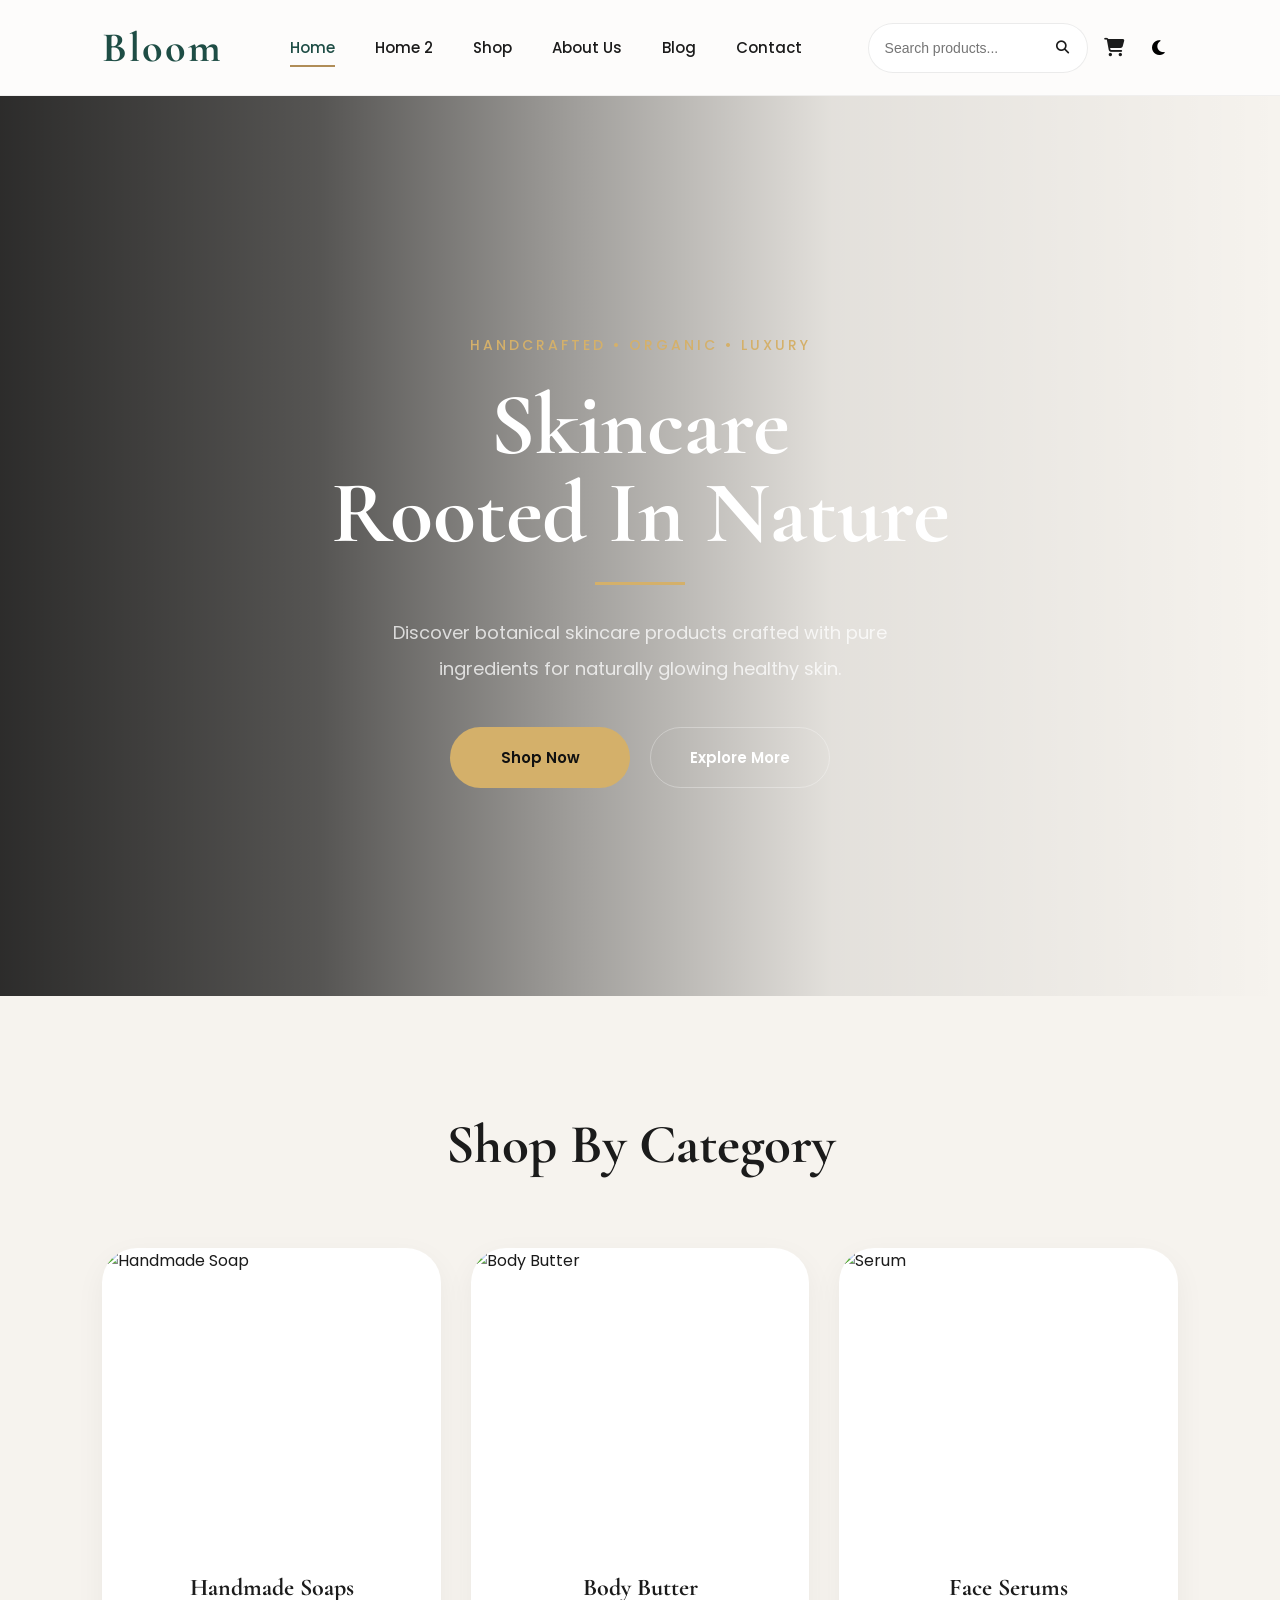
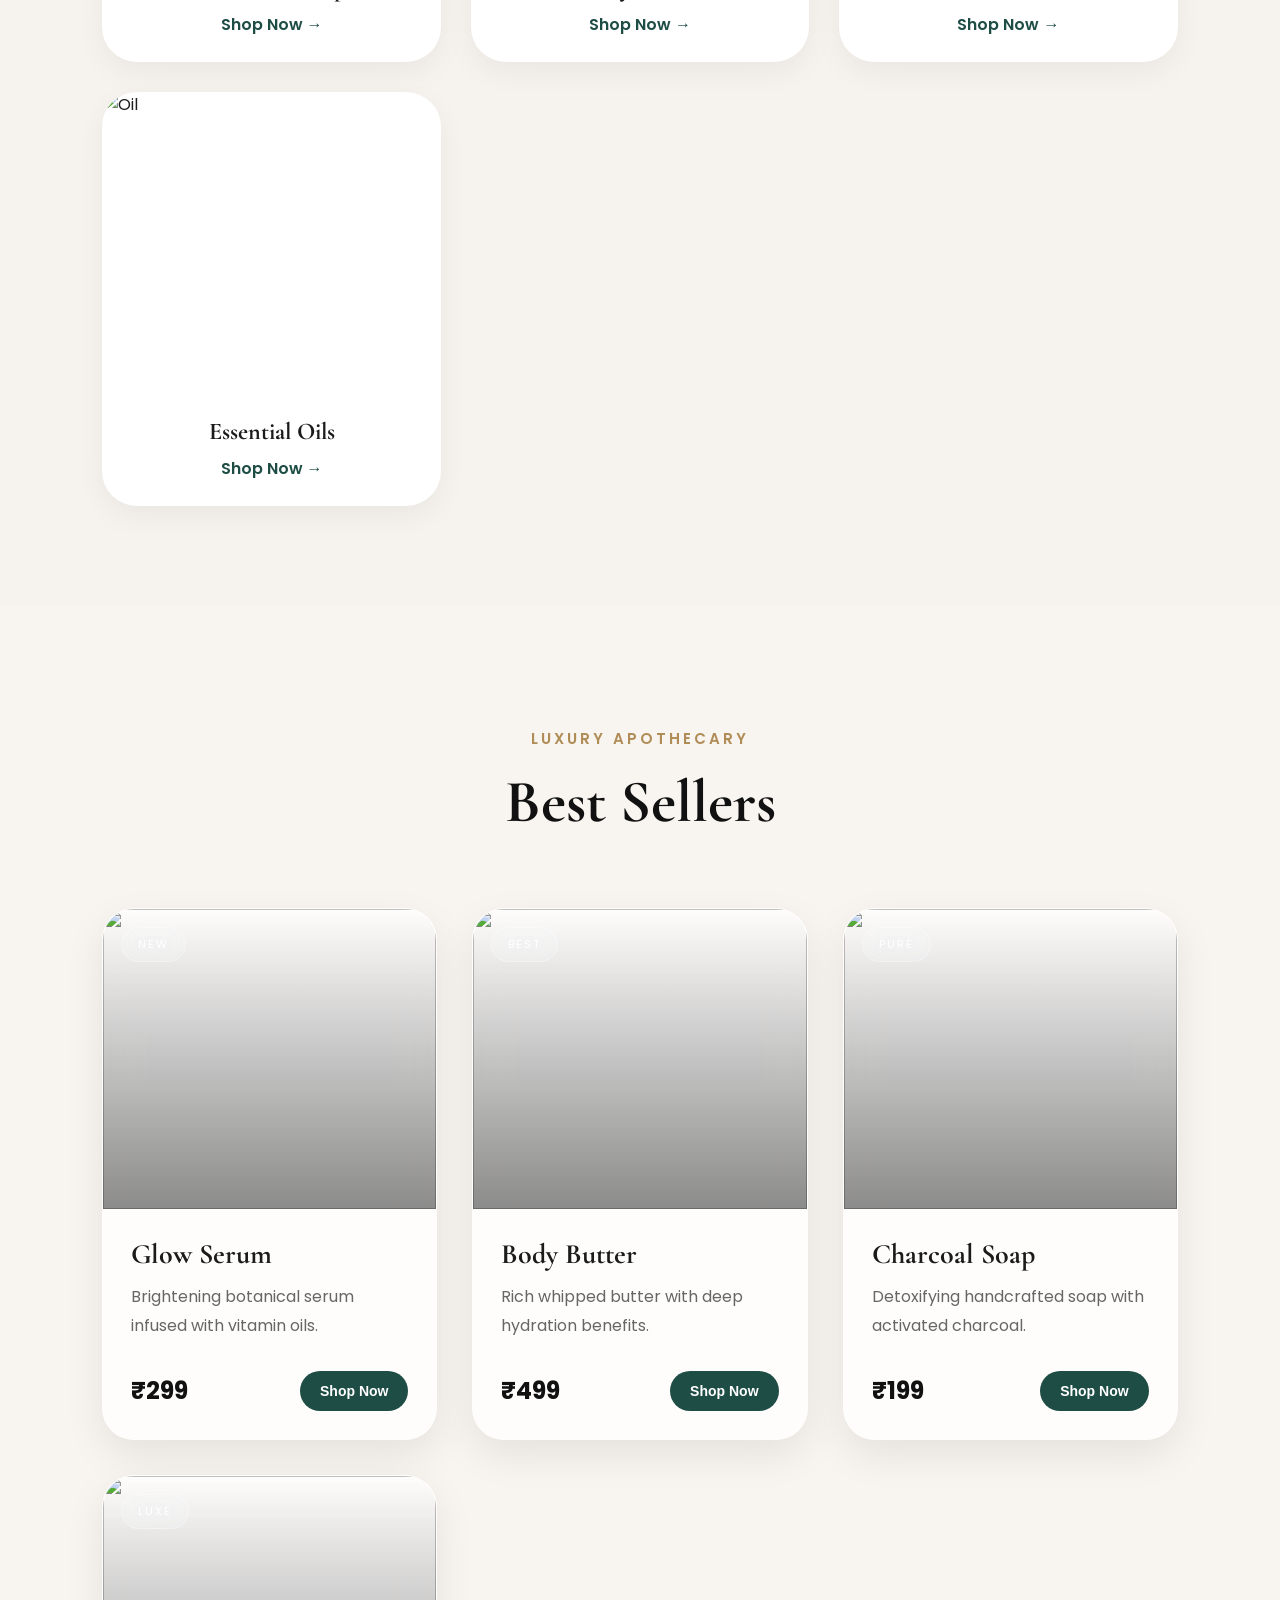
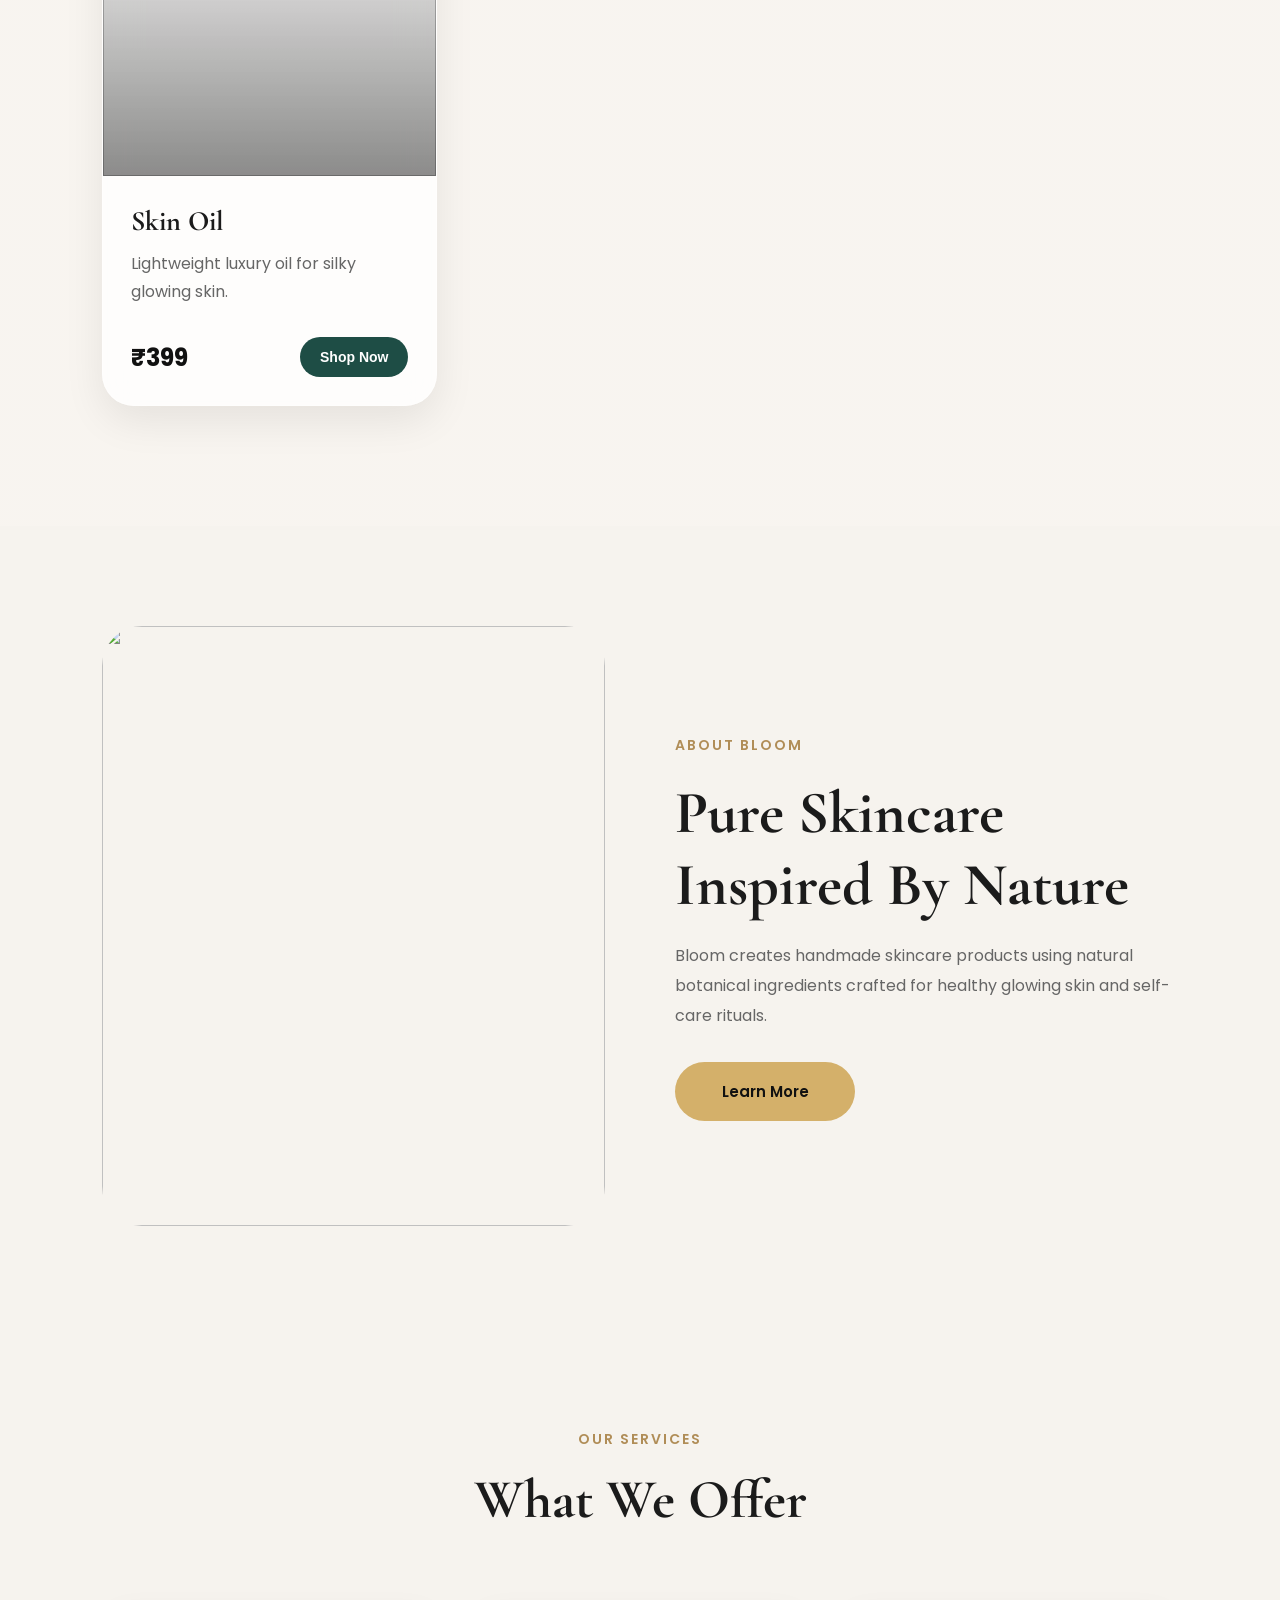
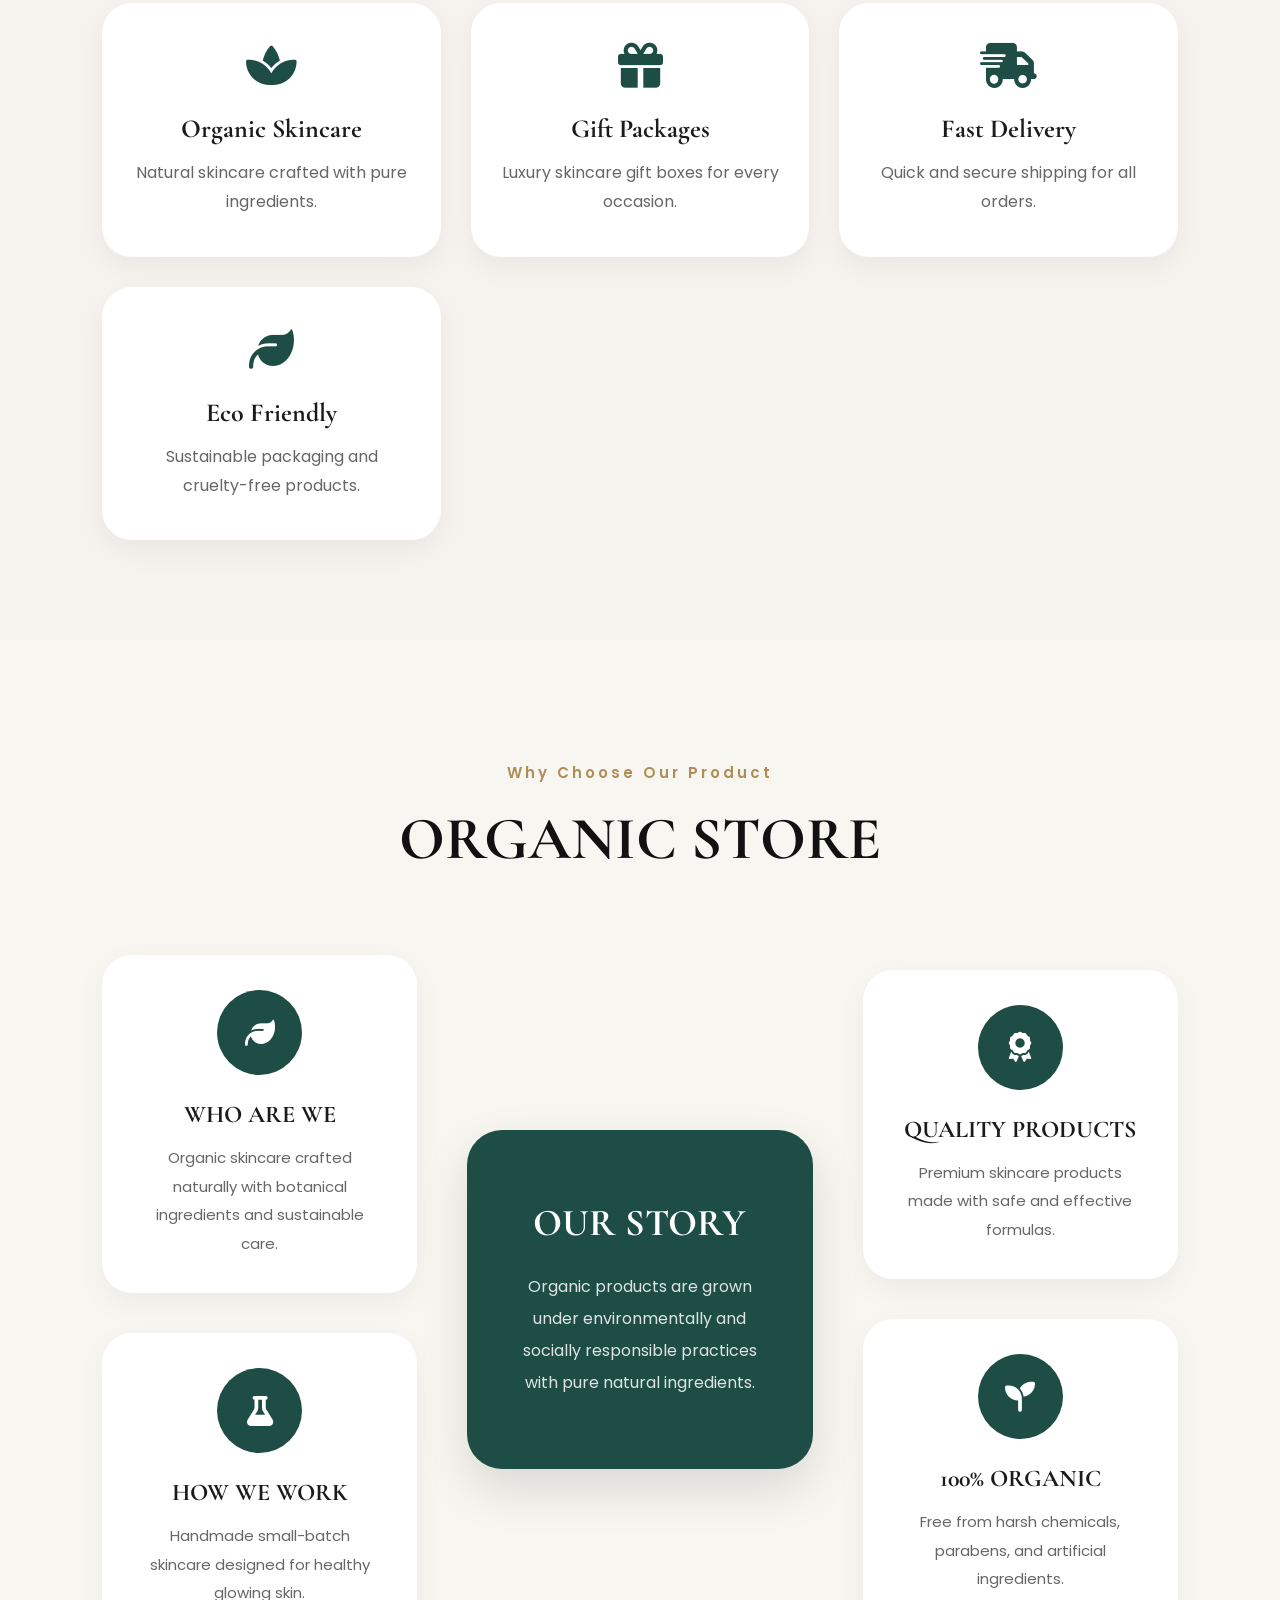
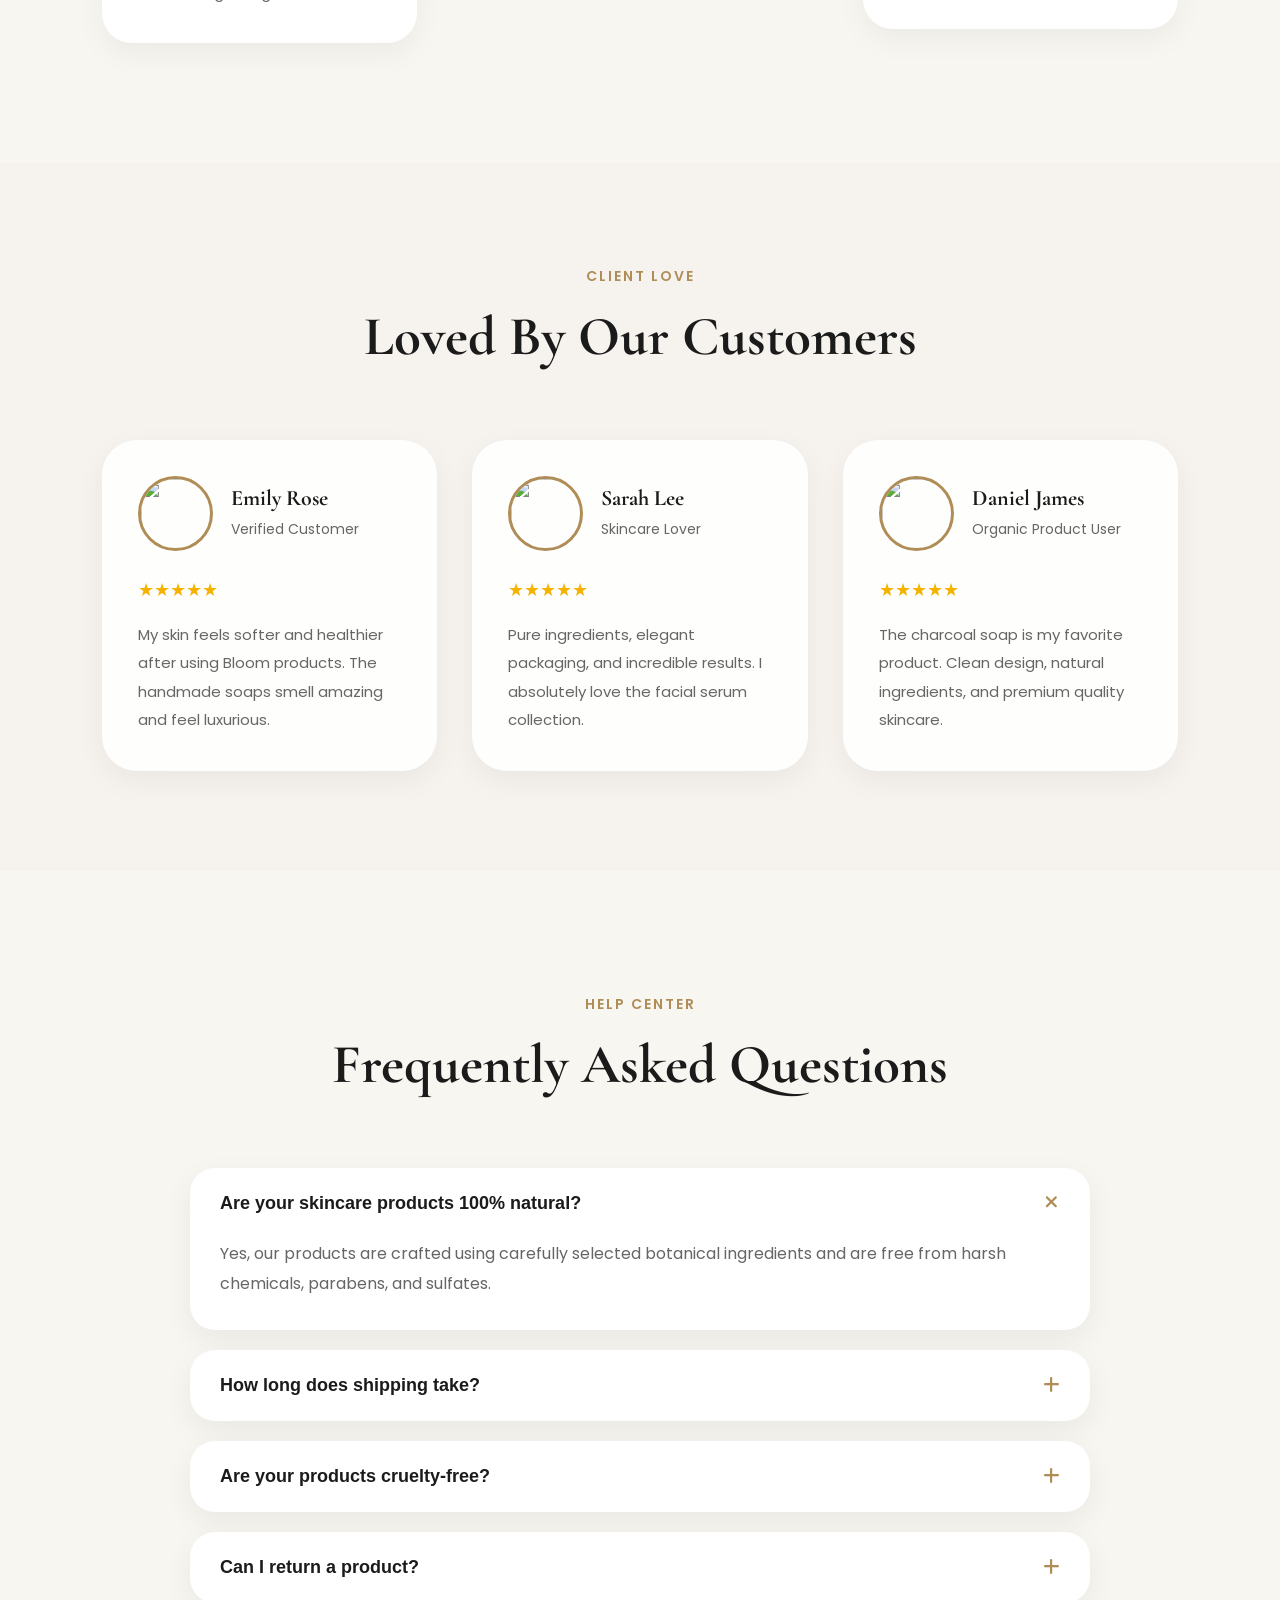
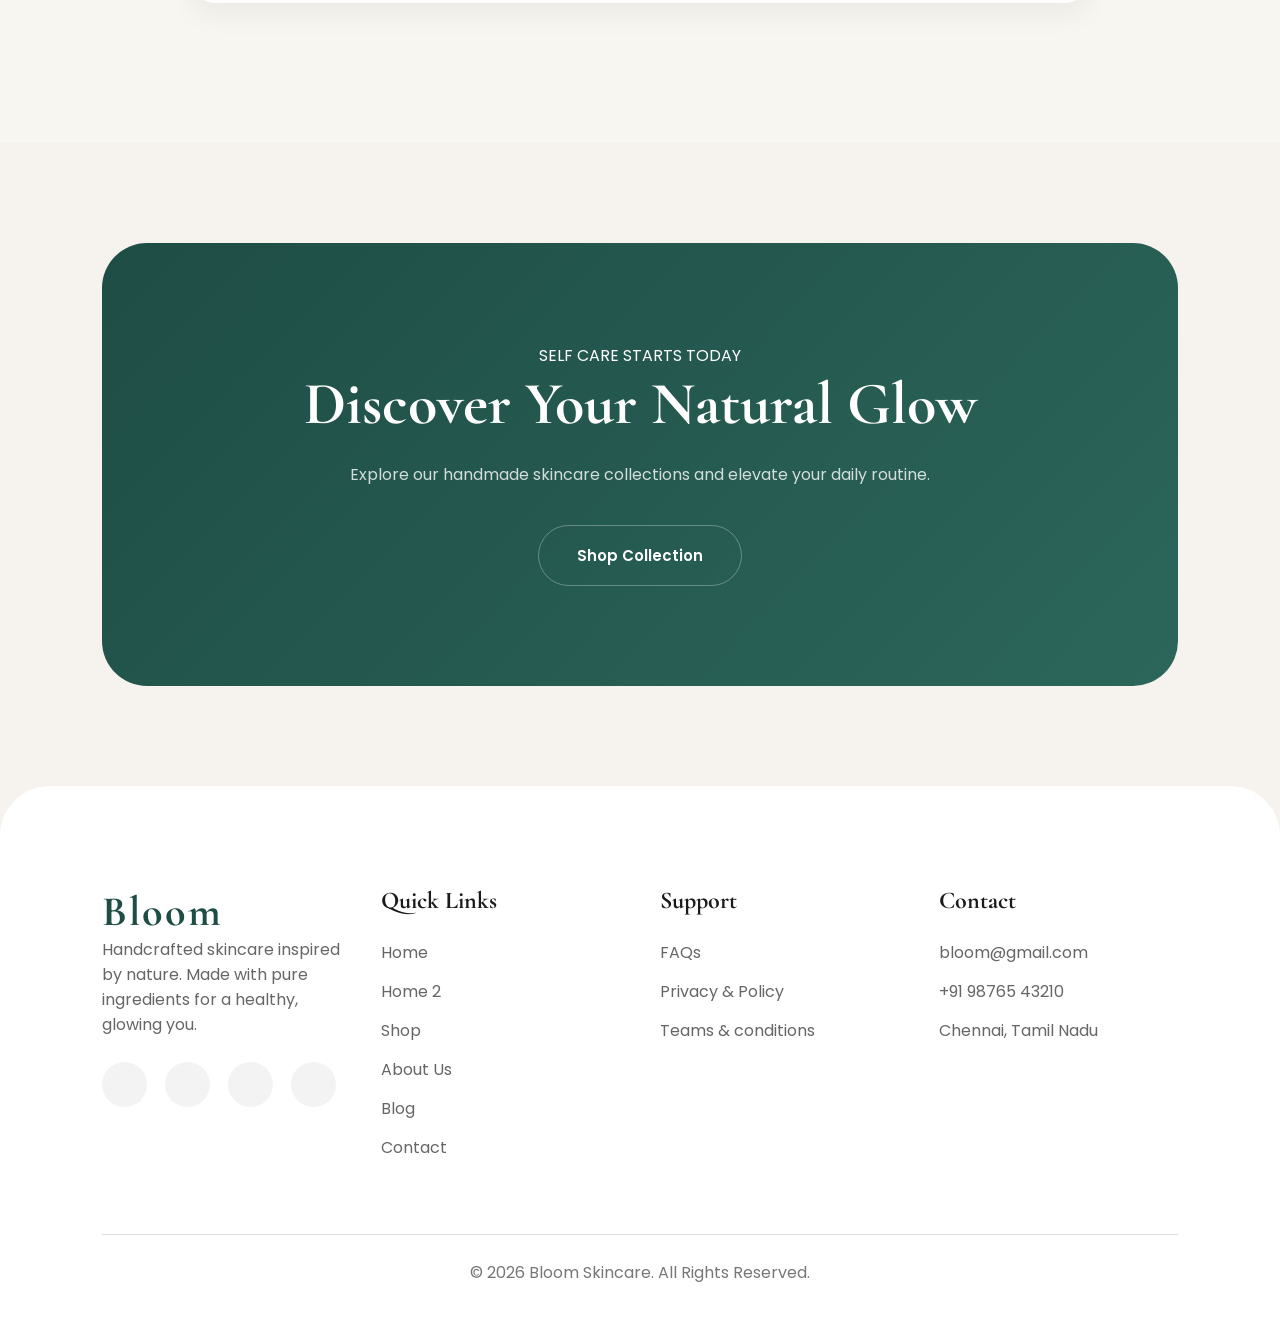
==== commit 671b6e41: "Update index.html" ====
--- a/index.html
+++ b/index.html
@@ -963,7 +963,28 @@
 
     </footer>
 
-    <script src="script.js"></script>
+    <script src="script.js">
+        /* FAQ PAGE */
+
+        const faqsItems = document.querySelectorAll(".faqs-item");
+
+        faqsItems.forEach(item => {
+
+            const btn = item.querySelector(".faqs-question");
+
+            if (btn) {
+
+                btn.addEventListener("click", () => {
+
+                    item.classList.toggle("active");
+
+                });
+
+            }
+
+        });
+
+    </script>
 
 </body>
 
